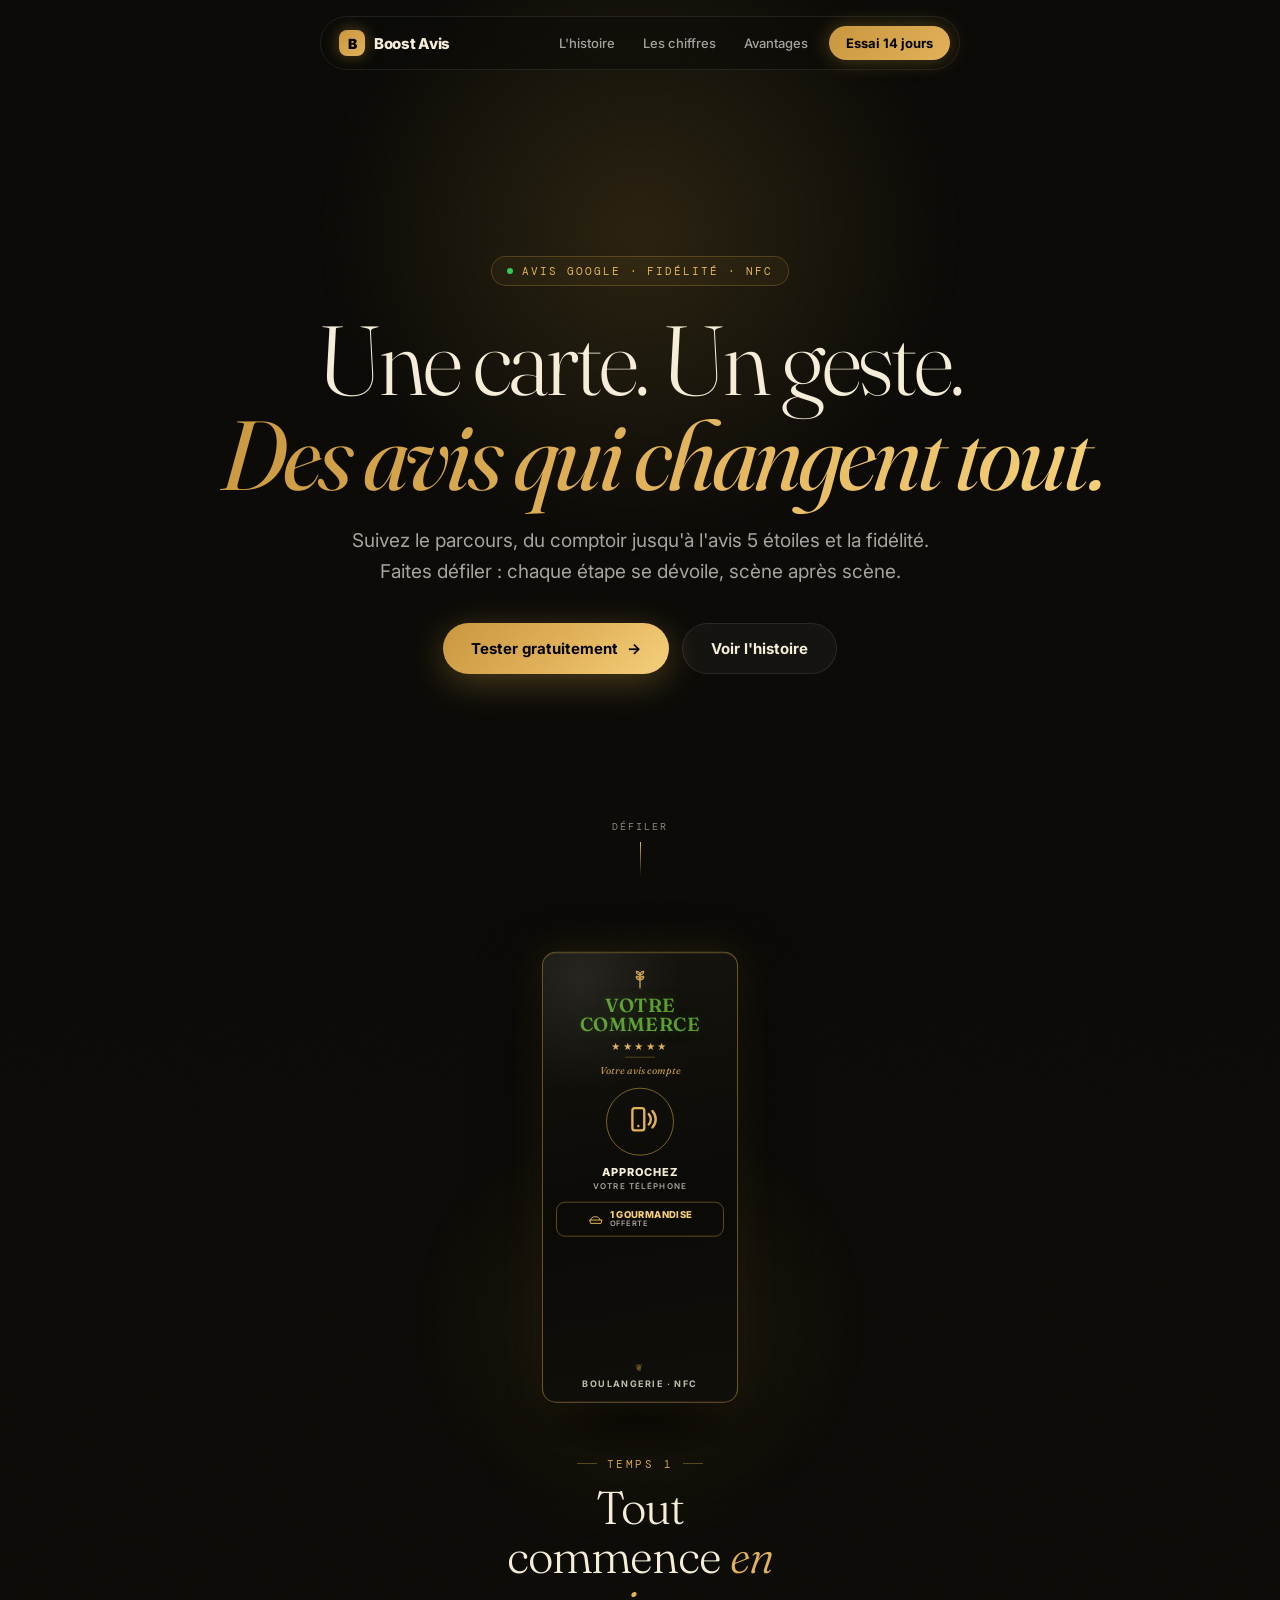
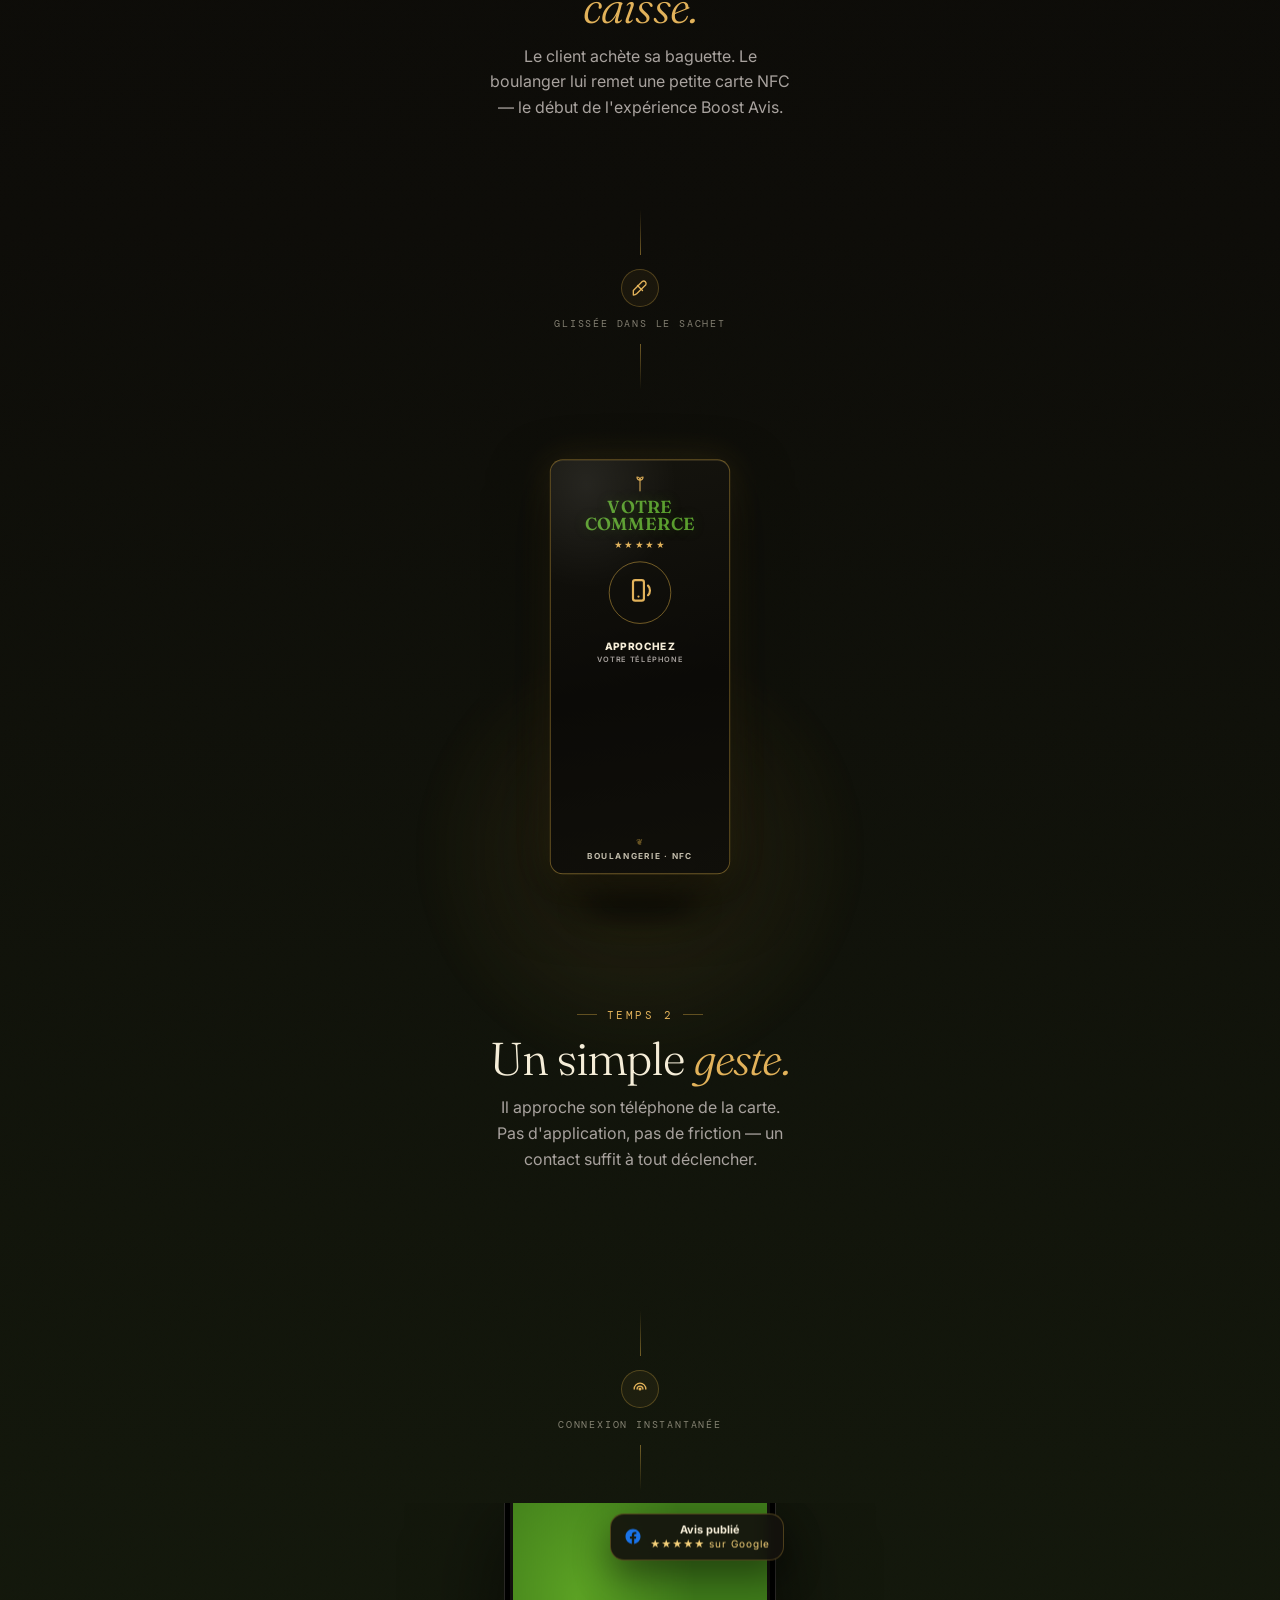
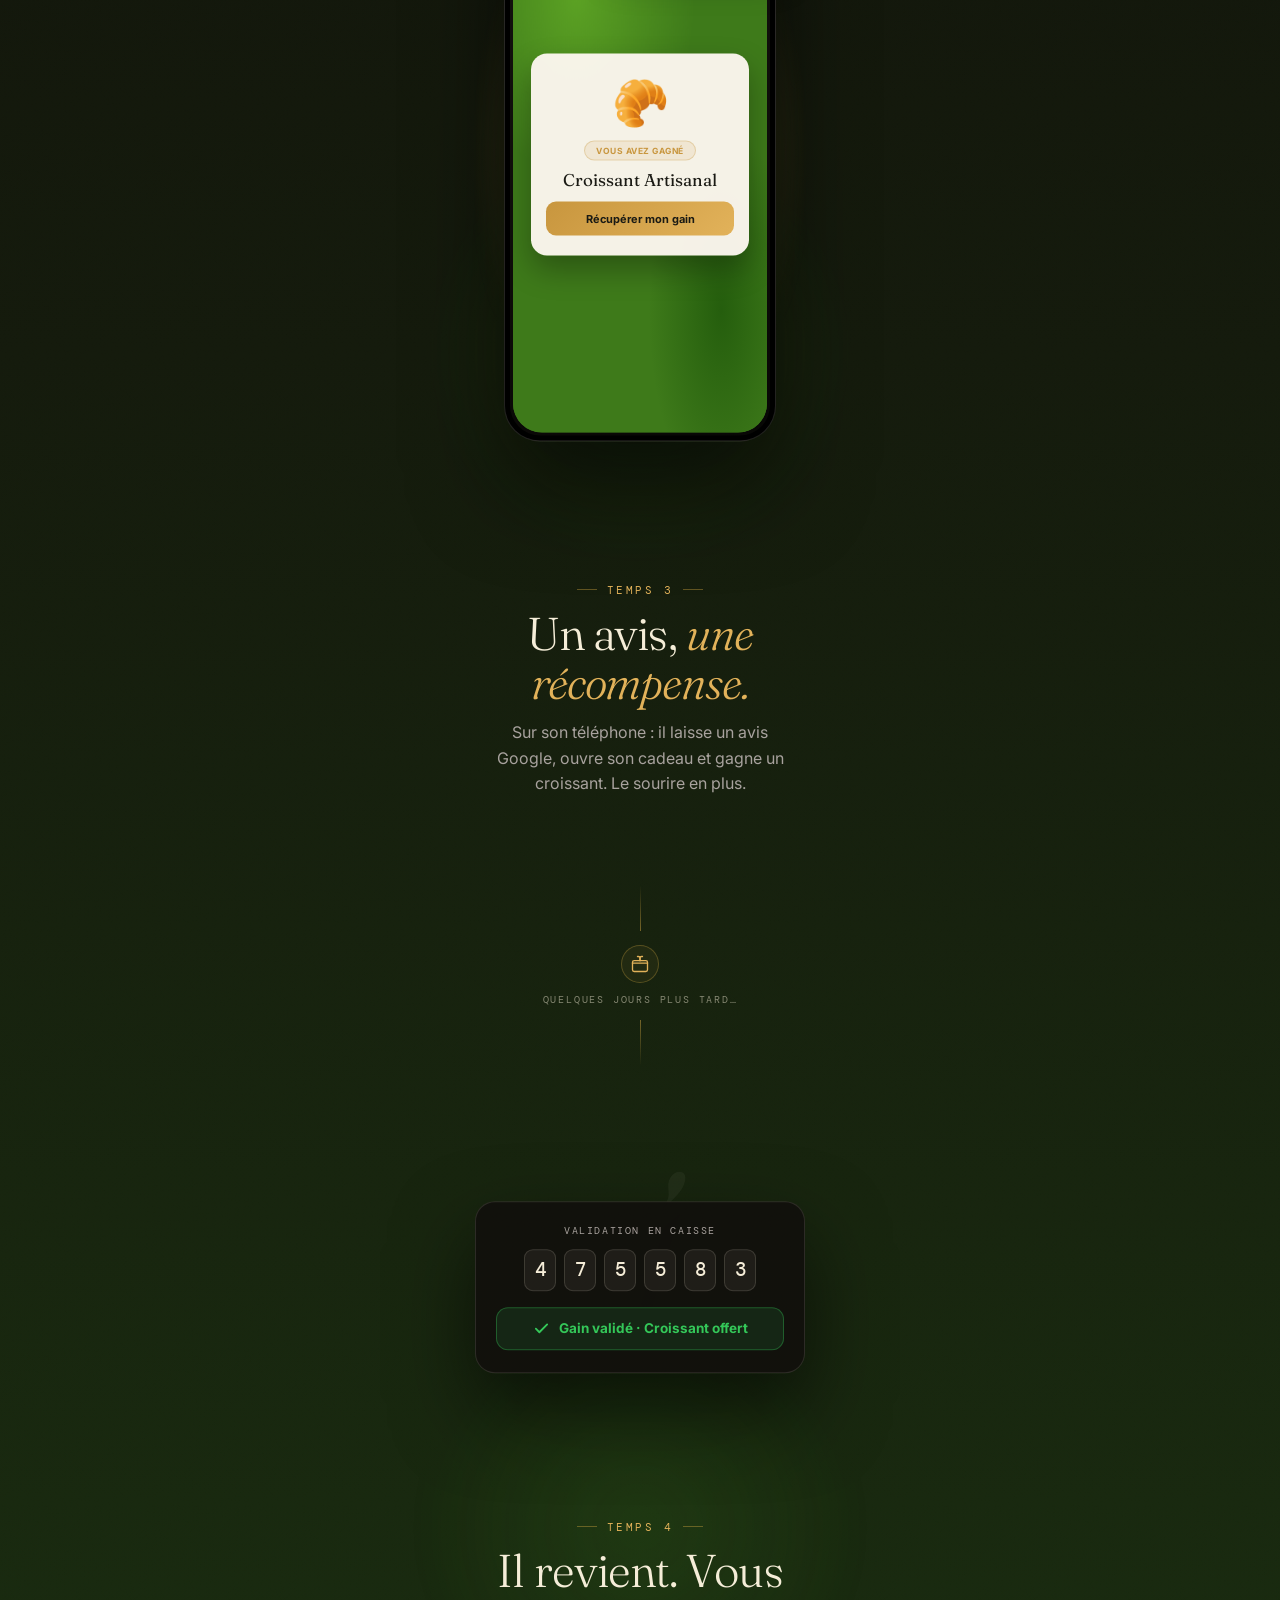
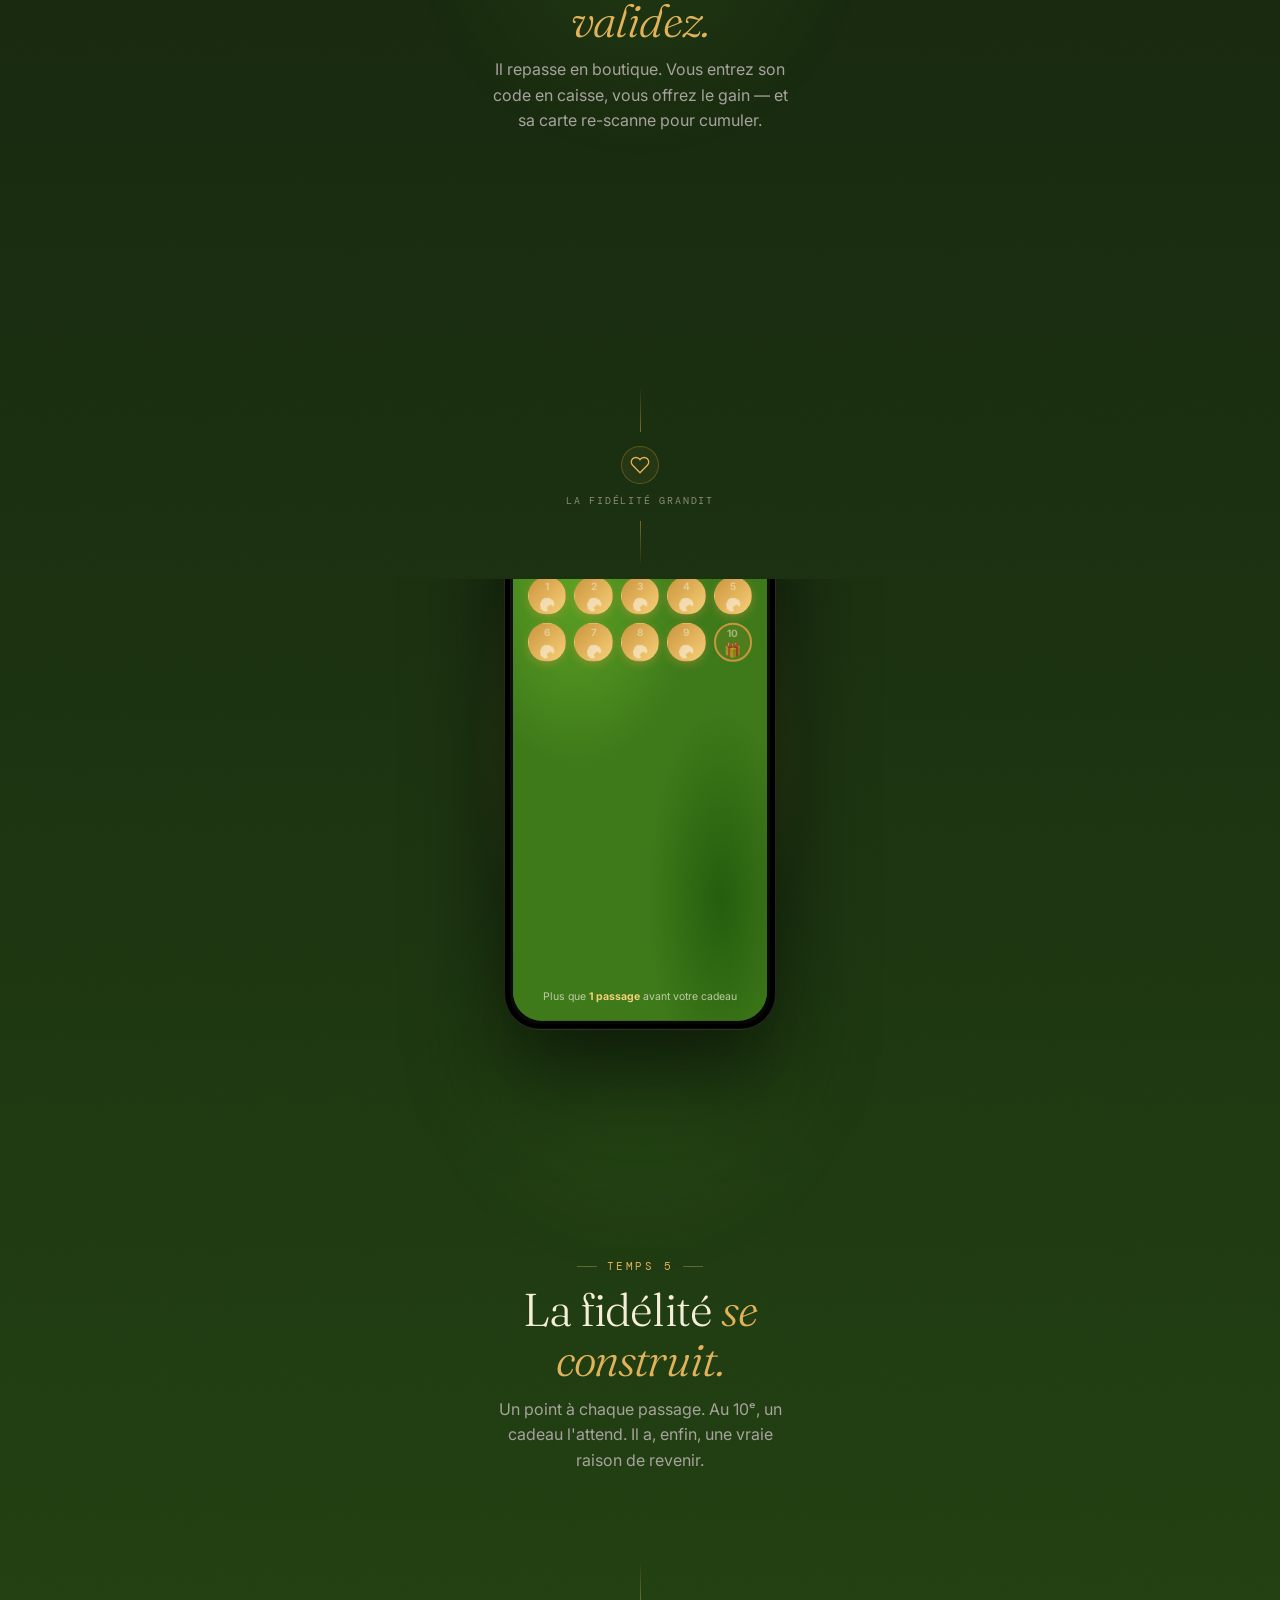
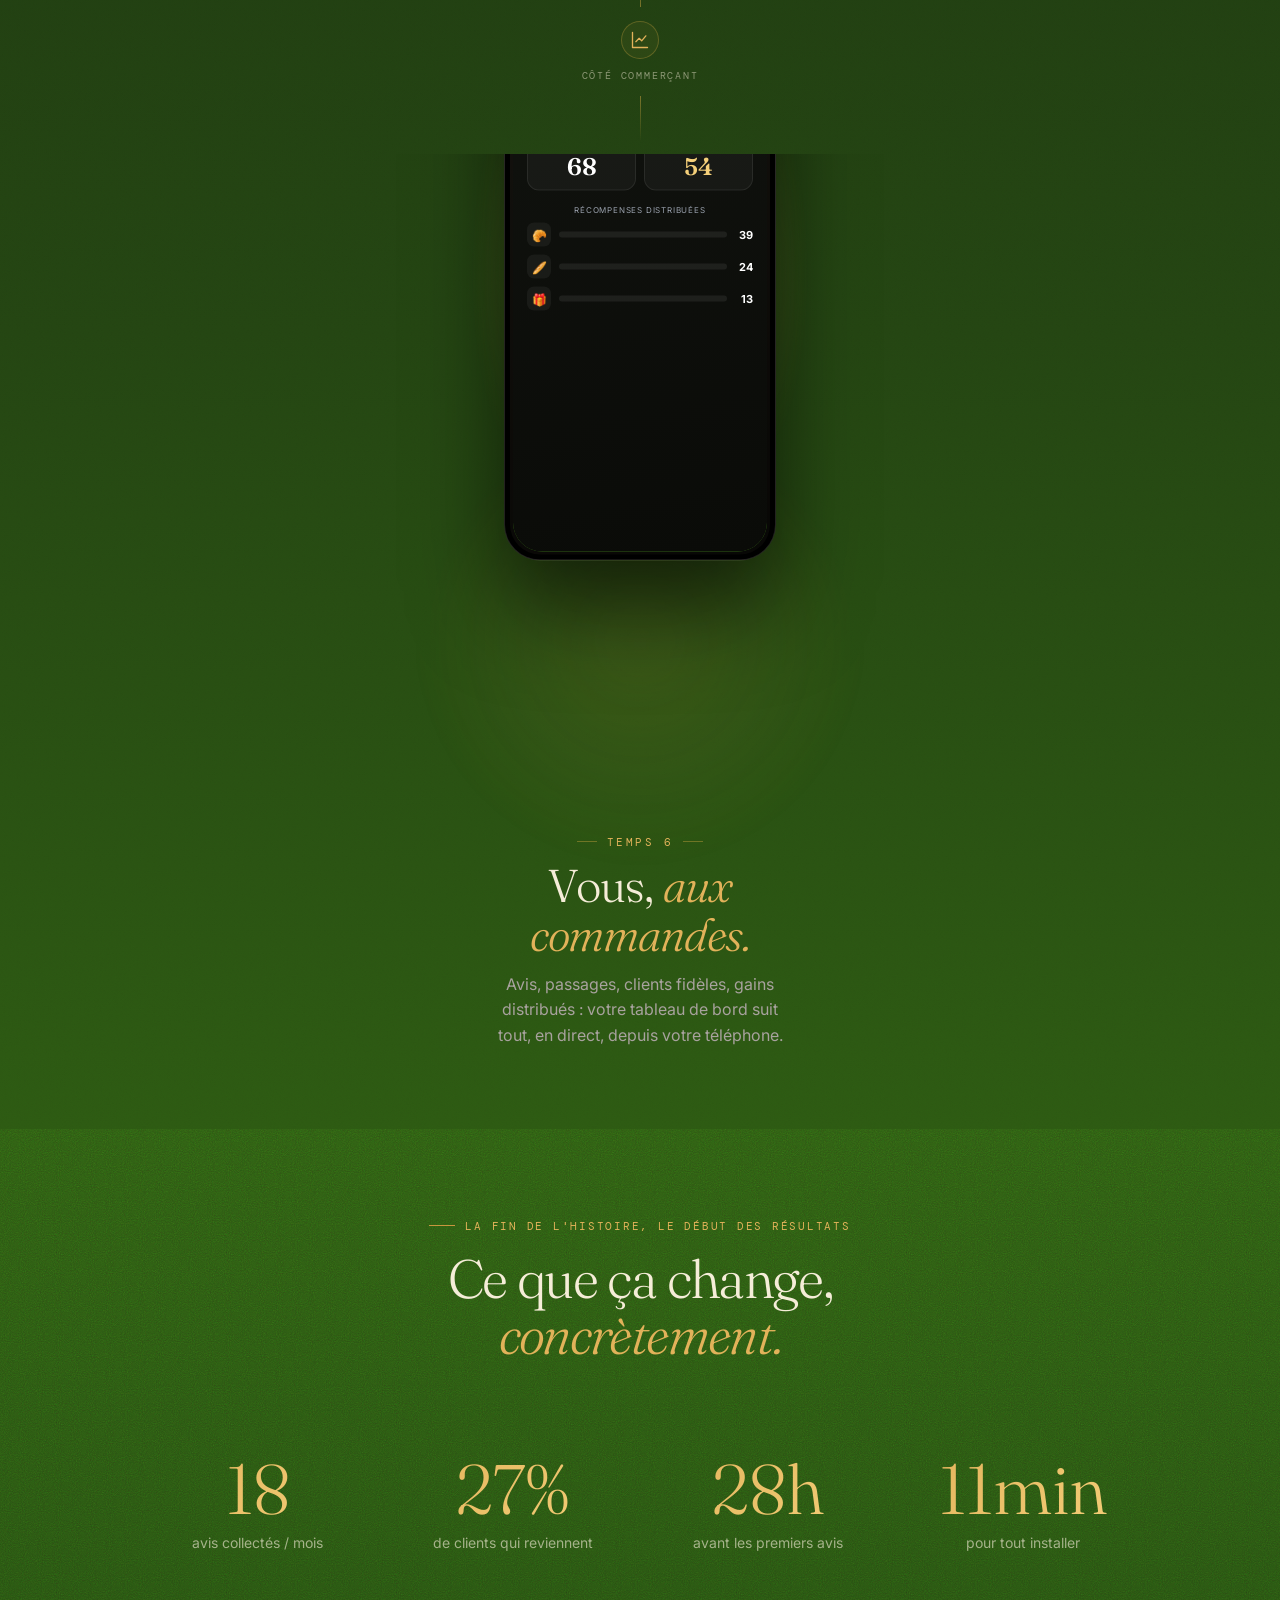
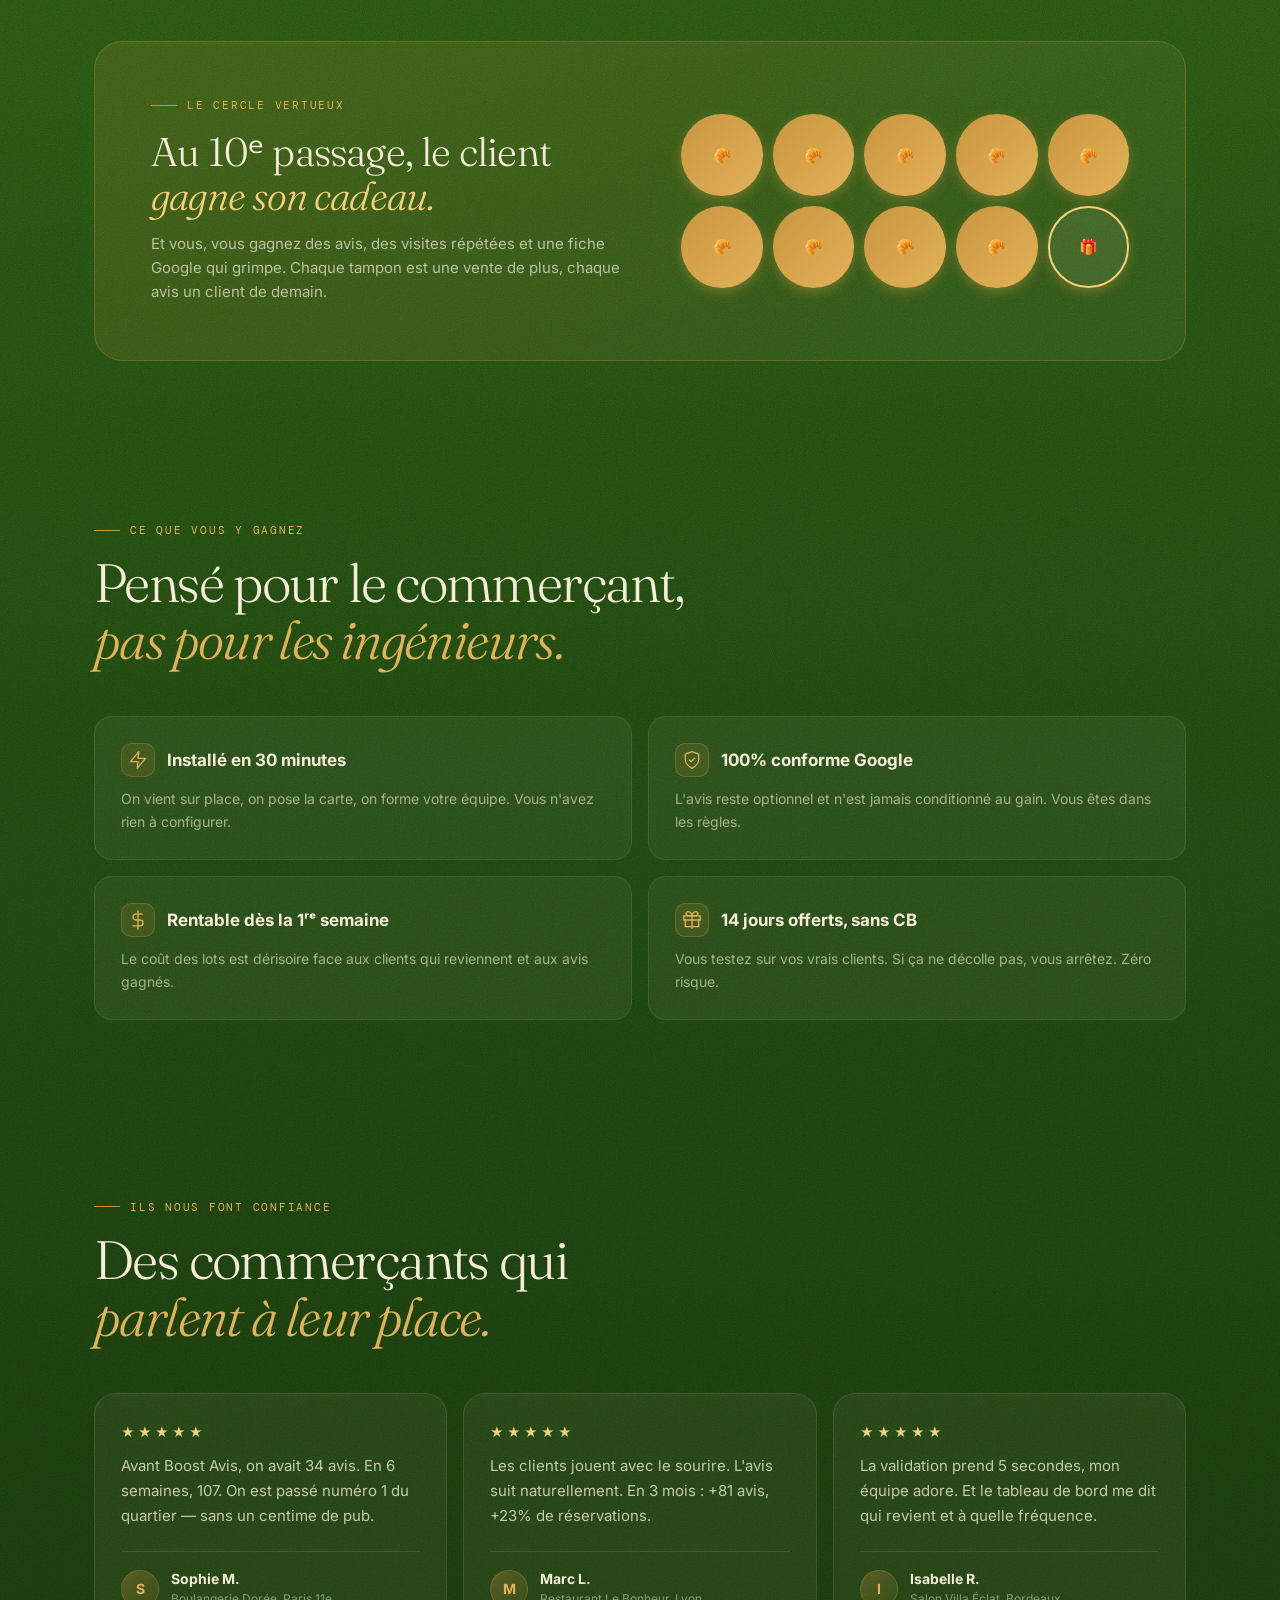
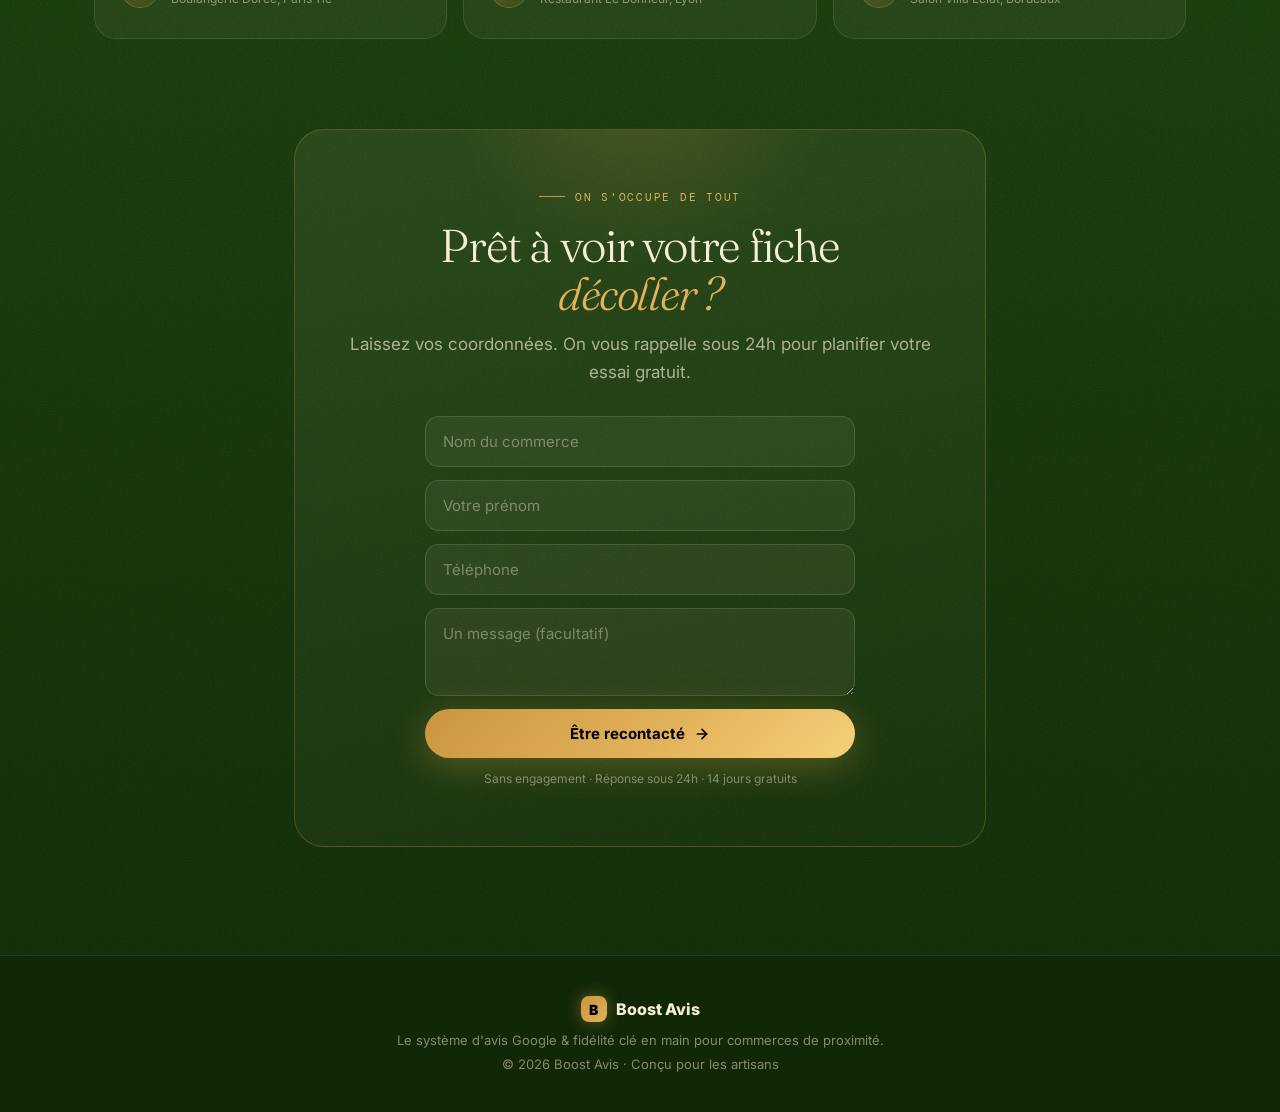
==== site-commerces-immersif.html @ 33fbc46b "Ajout site immersif scrollytelling (6 scenes + carte NFC portrait)" ====
<!DOCTYPE html>
<html lang="fr">
<head>
<meta charset="UTF-8">
<meta name="viewport" content="width=device-width, initial-scale=1.0, viewport-fit=cover">
<meta name="color-scheme" content="dark">
<meta name="theme-color" content="#0B0A07">
<title>Boost Avis — Du comptoir à l'avis 5 étoiles</title>
<link rel="preconnect" href="https://fonts.googleapis.com">
<link rel="preconnect" href="https://fonts.gstatic.com" crossorigin>
<link href="https://fonts.googleapis.com/css2?family=Fraunces:ital,opsz,wght@0,9..144,300;0,9..144,400;0,9..144,600;1,9..144,400;1,9..144,600&family=Inter:wght@400;500;600;700;800;900&family=DM+Mono:wght@400;500&display=swap" rel="stylesheet">
<style>
/* ════════════════════════════════════════════════════════════════
   BOOST AVIS — Landing narrative en 6 SCÈNES distinctes (scroll vertical)
   + 7e zone "implantée" (marketing classique).  Direction sombre → chaud.
   100% CSS/JS natif. Chaque scène se révèle à l'entrée (IntersectionObserver).
   ════════════════════════════════════════════════════════════════ */
:root{
  --black:#0B0A07;--cream:#F5EDD8;--cream3:#FBF6EE;
  --green:#3E7A1A;--green-name:#3f7d22;--green-dk:#1C3A0E;--green-deep:#112808;
  --gold:#C8963E;--gold2:#E2B25A;--gold3:#F5D07A;
  --ink:#1A1A14;--muted:#A8A29E;--muted2:#8B857E;
  --green-txt:#34C759;--line:rgba(255,255,255,.09);
}
*{box-sizing:border-box;margin:0;padding:0;-webkit-tap-highlight-color:transparent}
html{scroll-behavior:smooth}
body{background:var(--black);color:var(--cream);font-family:'Inter',-apple-system,sans-serif;-webkit-font-smoothing:antialiased;overflow-x:hidden}
::selection{background:var(--gold);color:#000}
a{color:inherit;text-decoration:none}
svg{display:block}

.prog{position:fixed;top:0;left:0;height:3px;width:100%;z-index:2000;transform:scaleX(0);transform-origin:0 50%;background:linear-gradient(90deg,var(--gold),var(--gold2),var(--gold3))}
.grain{position:fixed;inset:0;z-index:1;pointer-events:none;opacity:.05;mix-blend-mode:overlay;
  background-image:url("data:image/svg+xml,%3Csvg xmlns='http://www.w3.org/2000/svg' width='200' height='200'%3E%3Cfilter id='n'%3E%3CfeTurbulence type='fractalNoise' baseFrequency='.9' numOctaves='3' stitchTiles='stitch'/%3E%3C/filter%3E%3Crect width='200' height='200' filter='url(%23n)'/%3E%3C/svg%3E");background-size:160px 160px}

/* ── NAV ── */
nav{position:fixed;top:16px;left:50%;transform:translateX(-50%);z-index:1500;display:flex;align-items:center;gap:8px;
  padding:9px 9px 9px 18px;background:rgba(12,11,8,.55);backdrop-filter:blur(20px);-webkit-backdrop-filter:blur(20px);
  border:1px solid var(--line);border-radius:100px;width:min(640px,calc(100% - 24px));transition:transform .45s cubic-bezier(.16,1,.3,1)}
nav.hidden{transform:translateX(-50%) translateY(-160%)}
.nav-brand{display:flex;align-items:center;gap:9px;font-weight:800;font-size:15px;letter-spacing:-.02em;margin-right:auto}
.nav-logo{width:26px;height:26px;border-radius:8px;background:linear-gradient(135deg,var(--gold),var(--gold2));display:grid;place-items:center;color:#000;font-weight:900;font-size:14px;box-shadow:0 0 16px rgba(212,168,67,.4)}
.nav-links{display:flex;gap:2px}
.nav-links a{font-size:13px;color:var(--muted);padding:8px 13px;border-radius:100px;transition:color .2s,background .2s;font-weight:500}
.nav-links a:hover{color:#fff;background:rgba(255,255,255,.06)}
.nav-cta{font-size:13px;font-weight:700;color:#000;padding:9px 17px;border-radius:100px;background:linear-gradient(135deg,var(--gold),var(--gold2));box-shadow:0 0 20px rgba(212,168,67,.35);white-space:nowrap}
@media(max-width:720px){.nav-links{display:none}}

.btn{font-family:'Inter',sans-serif;font-size:15px;font-weight:700;padding:15px 28px;border-radius:100px;cursor:pointer;border:none;display:inline-flex;align-items:center;gap:9px;transition:transform .3s cubic-bezier(.16,1,.3,1),box-shadow .3s}
.btn-gold{background:linear-gradient(135deg,var(--gold),var(--gold2) 55%,var(--gold3));color:#000;box-shadow:0 8px 36px rgba(212,168,67,.32)}
.btn-gold:hover{box-shadow:0 12px 48px rgba(212,168,67,.5);transform:translateY(-2px)}
.btn-ghost{background:rgba(255,255,255,.04);color:var(--cream);border:1px solid var(--line)}
.btn-ghost:hover{background:rgba(255,255,255,.09)}

/* ══════════════ HERO ══════════════ */
.hero{position:relative;min-height:100svh;display:flex;flex-direction:column;align-items:center;justify-content:center;text-align:center;padding:120px 24px 90px;overflow:hidden}
.hero-aura{position:absolute;width:720px;height:720px;border-radius:50%;top:-14%;left:50%;transform:translateX(-50%);background:radial-gradient(circle,rgba(212,168,67,.16),transparent 62%);filter:blur(16px);pointer-events:none}
.hero-eyebrow{position:relative;display:inline-flex;align-items:center;gap:9px;font-family:'DM Mono',monospace;font-size:11px;text-transform:uppercase;letter-spacing:.18em;color:var(--gold2);margin-bottom:26px;padding:7px 15px;border:1px solid rgba(212,168,67,.25);border-radius:100px;background:rgba(212,168,67,.05)}
.hero-eyebrow .pulse{width:6px;height:6px;border-radius:50%;background:var(--green-txt);animation:pulse 2s infinite}
@keyframes pulse{0%{box-shadow:0 0 0 0 rgba(52,199,89,.5)}70%{box-shadow:0 0 0 8px rgba(52,199,89,0)}100%{box-shadow:0 0 0 0 rgba(52,199,89,0)}}
.hero h1{position:relative;font-family:'Fraunces',serif;font-weight:300;font-size:clamp(40px,8.4vw,98px);line-height:.97;letter-spacing:-.03em;max-width:15ch;margin-bottom:24px}
.hero h1 em{font-style:italic;font-weight:400;background:linear-gradient(115deg,var(--gold),var(--gold2),var(--gold3));-webkit-background-clip:text;background-clip:text;-webkit-text-fill-color:transparent}
.hero h1 .word{display:inline-block;opacity:0;transform:translateY(36px) rotate(2deg);filter:blur(6px)}
.hero .sub{position:relative;font-size:clamp(15px,2.1vw,19px);color:var(--muted);max-width:52ch;line-height:1.6;margin-bottom:36px;opacity:0;transform:translateY(18px)}
.hero-cta{position:relative;display:flex;gap:13px;flex-wrap:wrap;justify-content:center;opacity:0;transform:translateY(18px)}
.hero-scroll{position:absolute;bottom:24px;left:50%;transform:translateX(-50%);font-family:'DM Mono',monospace;font-size:10px;letter-spacing:.2em;text-transform:uppercase;color:var(--muted2);display:flex;flex-direction:column;align-items:center;gap:9px;opacity:0;animation:fadeIn 1s 1.7s forwards}
.hero-scroll .ln{width:1px;height:34px;background:linear-gradient(var(--gold2),transparent);animation:scrolln 2s infinite}
@keyframes scrolln{0%{transform:scaleY(0);transform-origin:top}50%{transform:scaleY(1);transform-origin:top}50.1%{transform-origin:bottom}100%{transform:scaleY(0);transform-origin:bottom}}
@keyframes fadeIn{to{opacity:1}}

/* ══════════════ STORY (fond continu sombre → chaud) ══════════════ */
.story{position:relative;background:linear-gradient(180deg,#0B0A07 0%,#0d0c08 14%,#141a0c 40%,#1a2f10 66%,#244512 88%,#2d5a12 100%)}
.story::before{content:'';position:absolute;inset:0;z-index:1;pointer-events:none;opacity:.05;mix-blend-mode:overlay;
  background-image:url("data:image/svg+xml,%3Csvg xmlns='http://www.w3.org/2000/svg' width='200' height='200'%3E%3Cfilter id='s'%3E%3CfeTurbulence type='fractalNoise' baseFrequency='.85' numOctaves='3' stitchTiles='stitch'/%3E%3C/filter%3E%3Crect width='200' height='200' filter='url(%23s)'/%3E%3C/svg%3E");background-size:150px 150px}

.scene{position:relative;z-index:2;min-height:100svh;display:flex;flex-direction:column;align-items:center;justify-content:center;
  padding:80px 24px;text-align:center;overflow:hidden}
.scene-glow{position:absolute;width:520px;height:520px;border-radius:50%;pointer-events:none;filter:blur(20px);opacity:.8}
.g-gold{background:radial-gradient(circle,rgba(212,168,67,.14),transparent 62%)}
.g-green{background:radial-gradient(circle,rgba(80,170,40,.16),transparent 62%)}

.scene-num{position:absolute;top:clamp(40px,7vh,80px);left:50%;transform:translateX(-50%);font-family:'Fraunces',serif;font-style:italic;font-weight:300;font-size:clamp(90px,20vw,200px);line-height:1;color:rgba(245,237,216,.05);pointer-events:none;user-select:none}

.scene-stage{position:relative;z-index:3;display:flex;flex-direction:column;align-items:center;gap:26px;width:min(560px,100%)}
.cap{max-width:30ch}
.cap .step{font-family:'DM Mono',monospace;font-size:11px;letter-spacing:.22em;text-transform:uppercase;color:var(--gold2);margin-bottom:12px;display:flex;align-items:center;gap:10px;justify-content:center}
.cap .step::before,.cap .step::after{content:'';width:20px;height:1px;background:rgba(212,168,67,.4)}
.cap h2{font-family:'Fraunces',serif;font-weight:300;font-size:clamp(26px,5vw,46px);line-height:1.08;letter-spacing:-.02em}
.cap h2 em{font-style:italic;color:var(--gold2)}
.cap p{font-size:clamp(14px,1.8vw,16px);color:var(--muted);line-height:1.6;margin-top:12px;max-width:42ch;margin-inline:auto}

/* — Révélation à l'entrée — */
.r{opacity:0;transform:translateY(34px);transition:opacity .85s cubic-bezier(.16,1,.3,1),transform .85s cubic-bezier(.16,1,.3,1)}
.scene.in .r,.in>.r{opacity:1;transform:none}
.r.d1{transition-delay:.1s}.r.d2{transition-delay:.2s}.r.d3{transition-delay:.3s}

/* ══════════════ CARTE NFC (portrait ~2×5 cm, d'après la vraie carte) ══════════════ */
.nfc{position:relative;width:clamp(150px,40vw,196px);aspect-ratio:2/4.6;border-radius:14px;
  background:linear-gradient(170deg,#15140e 0%,#0b0a07 55%,#100f0a 100%);
  border:1px solid rgba(212,168,67,.45);
  box-shadow:0 26px 64px rgba(0,0,0,.6),0 0 40px rgba(212,168,67,.14),inset 0 1px 0 rgba(255,255,255,.07);
  padding:15px 13px 13px;display:flex;flex-direction:column;align-items:center;text-align:center;color:var(--cream);overflow:hidden}
.nfc::before{content:'';position:absolute;inset:0;border-radius:14px;pointer-events:none;background:radial-gradient(120% 60% at 20% 6%,rgba(255,255,255,.08),transparent 42%)}
.nfc-wheat{color:var(--gold2);opacity:.9;margin-bottom:6px}
.nfc-name{font-family:'Fraunces',serif;font-weight:600;font-size:clamp(15px,3.6vw,19px);line-height:1;letter-spacing:.02em;color:#5a9e2e;text-shadow:0 0 14px rgba(80,160,40,.25)}
.nfc-stars{color:var(--gold2);font-size:9px;letter-spacing:2.5px;margin:7px 0 5px}
.nfc-slogan{font-family:'Fraunces',serif;font-style:italic;font-size:10px;color:var(--gold2);opacity:.85;margin-bottom:11px;position:relative;padding-top:7px}
.nfc-slogan::before{content:'';position:absolute;top:0;left:50%;transform:translateX(-50%);width:30px;height:1px;background:rgba(212,168,67,.4)}
.nfc-ring{width:clamp(52px,15vw,68px);height:clamp(52px,15vw,68px);border-radius:50%;border:1.5px solid rgba(212,168,67,.55);display:grid;place-items:center;color:var(--gold2);margin-bottom:9px}
.nfc-ring svg{width:54%;height:54%}
.nfc-approach{font-size:11px;font-weight:800;letter-spacing:.08em;color:var(--cream)}
.nfc-approach span{display:block;font-size:8px;font-weight:600;letter-spacing:.14em;color:var(--muted);margin-top:2px}
.nfc-offer{margin-top:11px;width:100%;border:1px solid rgba(212,168,67,.4);border-radius:9px;padding:7px 6px;display:flex;align-items:center;justify-content:center;gap:6px;color:var(--gold2)}
.nfc-offer svg{width:16px;height:16px;flex-shrink:0}
.nfc-offer b{font-size:9.5px;font-weight:800;letter-spacing:.04em;color:var(--gold3);line-height:1.1;text-align:left}
.nfc-offer b span{display:block;font-size:7.5px;font-weight:600;color:var(--muted);letter-spacing:.1em}
.nfc-foot{margin-top:auto;padding-top:10px;font-size:9px;font-weight:700;letter-spacing:.16em;color:rgba(245,237,216,.78);text-transform:uppercase}
.nfc-foot::before{content:'❦';display:block;color:rgba(212,168,67,.45);font-size:9px;margin-bottom:5px}
/* flottement doux + lueur sous la carte */
.nfc-wrap{position:relative;display:grid;place-items:center}
.nfc-wrap::after{content:'';position:absolute;bottom:-26px;width:60%;height:24px;border-radius:50%;background:rgba(0,0,0,.5);filter:blur(12px);z-index:-1}
.float{animation:float 5s ease-in-out infinite}
@keyframes float{0%,100%{transform:translateY(0) rotate(-2deg)}50%{transform:translateY(-12px) rotate(2deg)}}

/* — pictos d'ondes (scan) — */
.tap{position:relative;display:grid;place-items:center;gap:18px}
.tap-waves{position:absolute;right:-6px;top:50%;transform:translateY(-50%)}
.scan-pulse{position:absolute;inset:-18px;border-radius:18px;border:1.5px solid rgba(52,199,89,.4)}
.scene.in .scan-pulse{animation:scan 2.2s ease-out infinite}
@keyframes scan{0%{transform:scale(.85);opacity:.7}100%{transform:scale(1.25);opacity:0}}

/* ══════════════ TÉLÉPHONE ══════════════ */
.device{position:relative;width:clamp(220px,62vw,272px);aspect-ratio:9/19;border-radius:36px;background:linear-gradient(160deg,#15130f,#080705);padding:8px;border:1px solid rgba(255,255,255,.1);box-shadow:0 46px 90px rgba(0,0,0,.6),inset 0 0 0 5px #000}
.device::before{content:'';position:absolute;top:13px;left:50%;transform:translateX(-50%);width:74px;height:6px;border-radius:99px;background:#000;z-index:5}
.screen{position:relative;width:100%;height:100%;border-radius:29px;overflow:hidden;background:#3E7A1A}
.gbg{position:absolute;inset:0;background:#3E7A1A;background-image:radial-gradient(ellipse 80% 55% at 25% 22%,rgba(120,200,45,.5),transparent 58%),radial-gradient(ellipse 55% 65% at 82% 78%,rgba(20,75,5,.6),transparent 52%)}
.scr-pad{position:relative;z-index:1;padding:20px 15px;display:flex;flex-direction:column;height:100%;color:var(--cream)}

.cl-name{font-family:'Fraunces',serif;font-style:italic;font-size:12px;text-align:center;margin-bottom:6px}
.cl-stars{text-align:center;color:var(--gold3);letter-spacing:3px;font-size:13px;margin-bottom:13px}
.cl-card{background:rgba(251,246,238,.97);border-radius:16px;padding:15px 13px;text-align:center;box-shadow:0 12px 26px rgba(0,0,0,.26)}
.cl-card .t{font-family:'Fraunces',serif;font-size:15px;color:var(--ink);font-weight:600;margin-bottom:5px}
.cl-card .t em{font-style:italic;color:var(--gold)}
.cl-card .d{font-size:10px;color:var(--muted2);line-height:1.5;margin-bottom:12px}
.cl-btn{display:block;background:linear-gradient(135deg,var(--gold),var(--gold2));color:var(--ink);font-weight:700;font-size:11px;padding:10px;border-radius:10px}

.rw{position:absolute;inset:0;display:grid;place-items:center;padding:18px}
.rw-card{width:100%;background:rgba(251,246,238,.97);border-radius:16px;padding:20px 15px;text-align:center;box-shadow:0 14px 30px rgba(0,0,0,.3)}
.rw-emo{font-size:46px;margin-bottom:8px;display:block}
.scene.in .rw-emo{animation:pop .6s .25s cubic-bezier(.34,1.56,.64,1) both}
@keyframes pop{0%{transform:scale(0) rotate(-12deg)}100%{transform:scale(1)}}
.rw-badge{display:inline-block;background:rgba(200,150,62,.12);border:1px solid rgba(200,150,62,.3);color:var(--gold);font-size:8.5px;font-weight:700;letter-spacing:.06em;text-transform:uppercase;padding:4px 11px;border-radius:99px;margin-bottom:8px}
.rw-name{font-family:'Fraunces',serif;font-size:17px;color:var(--ink);margin-bottom:12px}
.rw-btn{background:linear-gradient(135deg,var(--gold),var(--gold2));color:var(--ink);font-weight:700;font-size:11px;padding:10px;border-radius:10px}

/* chip avis flottant (scène 3) */
.chip{position:absolute;display:flex;align-items:center;gap:8px;background:rgba(20,18,14,.92);border:1px solid rgba(212,168,67,.3);border-radius:14px;padding:9px 13px;box-shadow:0 16px 36px rgba(0,0,0,.45);backdrop-filter:blur(6px)}
.chip svg{width:18px;height:18px;color:#1a73e8}
.chip .x{font-size:11px;line-height:1.2}
.chip .x b{display:block;color:var(--cream);font-weight:700}
.chip .x i{color:var(--gold3);font-style:normal;letter-spacing:1px;font-size:10px}

/* validation vendeur (scène 4) */
.vendor{width:min(330px,86vw);background:rgba(18,16,12,.92);border:1px solid rgba(245,237,216,.12);border-radius:20px;padding:22px 20px;box-shadow:0 36px 80px rgba(0,0,0,.55)}
.vendor .vh{font-family:'DM Mono',monospace;font-size:10px;letter-spacing:.16em;text-transform:uppercase;color:var(--muted);margin-bottom:12px}
.vcode{display:flex;gap:8px;justify-content:center;margin-bottom:16px}
.vcode span{width:32px;height:42px;border-radius:9px;background:rgba(245,237,216,.06);border:1px solid rgba(245,237,216,.14);display:grid;place-items:center;font-family:'DM Mono',monospace;font-size:19px;font-weight:500;color:var(--cream)}
.vok{display:flex;align-items:center;justify-content:center;gap:9px;padding:12px;border-radius:12px;background:rgba(52,199,89,.12);border:1px solid rgba(52,199,89,.35);color:var(--green-txt);font-weight:700;font-size:13.5px}
.vok svg{width:17px;height:17px}

/* fidélité (scène 5) — tampons */
.fid{position:absolute;inset:0;display:flex;flex-direction:column;padding:18px 15px;color:var(--cream)}
.fid-h{text-align:center;font-family:'Fraunces',serif;font-style:italic;font-size:13px;margin-bottom:3px}
.fid-sub{text-align:center;font-size:8.5px;letter-spacing:.14em;text-transform:uppercase;color:rgba(245,237,216,.55);margin-bottom:12px}
.fid-count{text-align:center;font-family:'Fraunces',serif;font-weight:600;font-size:38px;color:var(--gold3);line-height:1}
.fid-count span{font-size:19px;color:rgba(245,237,216,.5)}
.fid-grid{display:grid;grid-template-columns:repeat(5,1fr);gap:8px;margin-top:15px}
.st{aspect-ratio:1;border-radius:50%;display:grid;place-items:center;font-size:10px;font-weight:700;background:rgba(245,237,216,.07);border:1.5px dashed rgba(200,150,62,.4);color:rgba(245,237,216,.5);
  transition:background .4s ease,border-color .4s ease,transform .4s ease}
.st.full{background:linear-gradient(135deg,var(--gold),var(--gold2),var(--gold3));border-style:solid;border-color:transparent;box-shadow:0 3px 9px rgba(200,150,62,.4)}
.st.full::after{content:'🥐';font-size:13px;filter:saturate(0) brightness(2.6)}
.st.rw2{border:2px solid var(--gold);background:rgba(200,150,62,.12)}
.st.rw2::after{content:'🎁';font-size:14px}
.st.rw2.full{background:linear-gradient(135deg,var(--gold),var(--gold3))}
.st.rw2.full::after{filter:none}
.fid-msg{text-align:center;font-size:10.5px;color:rgba(245,237,216,.72);margin-top:auto;padding-top:11px}
.fid-msg b{color:var(--gold3)}

/* dashboard (scène 6) */
.dash{position:absolute;inset:0;background:linear-gradient(170deg,#11130f,#0a0b08);padding:18px 14px;display:flex;flex-direction:column;color:#F3F4F6}
.dash-h{display:flex;align-items:center;gap:9px;margin-bottom:14px}
.dash-mk{width:28px;height:28px;border-radius:8px;background:linear-gradient(150deg,var(--gold),var(--gold2));display:grid;place-items:center;color:#000;font-weight:800;font-size:12px}
.dash-tt{font-size:11.5px;font-weight:700}.dash-tt span{display:block;font-size:8px;color:#8a8f98;font-weight:500}
.kpi{display:grid;grid-template-columns:1fr 1fr;gap:8px}
.kc{background:rgba(255,255,255,.04);border:1px solid rgba(255,255,255,.08);border-radius:12px;padding:11px}
.kc .l{font-size:8px;color:#9aa1ad;text-transform:uppercase;letter-spacing:.08em;margin-bottom:6px}
.kc .v{font-family:'Fraunces',serif;font-size:24px;font-weight:600;line-height:1;color:#fff}
.kc .v.g{color:var(--gold3)}
.dash-sec{font-size:8px;color:#9aa1ad;text-transform:uppercase;letter-spacing:.1em;margin:14px 0 8px}
.bar{display:flex;align-items:center;gap:8px;margin-bottom:8px}
.bar .e{width:24px;height:24px;border-radius:7px;background:rgba(255,255,255,.05);display:grid;place-items:center;font-size:12px}
.bar .tk{flex:1;height:6px;border-radius:99px;background:rgba(255,255,255,.07);overflow:hidden}
.bar .fl{height:100%;border-radius:99px;background:linear-gradient(90deg,var(--gold),var(--gold3));width:0;transition:width 1s cubic-bezier(.16,1,.3,1)}
.scene.in .bar .fl{width:var(--w)}
.bar .n{font-size:11px;font-weight:700;color:#fff;min-width:18px;text-align:right}

/* halo derrière le device */
.halo{position:absolute;width:118%;height:118%;left:-9%;top:-9%;z-index:-1;border-radius:50%;background:radial-gradient(circle,rgba(212,168,67,.16),transparent 60%);filter:blur(8px)}

/* ══════════════ INTERLUDES (illustrations entre les scènes) ══════════════ */
.interlude{position:relative;z-index:2;display:flex;flex-direction:column;align-items:center;gap:10px;padding:8px 24px 12px;color:var(--gold2)}
.interlude::before{content:'';width:1px;height:46px;background:linear-gradient(rgba(212,168,67,0),rgba(212,168,67,.5));margin-bottom:4px}
.interlude::after{content:'';width:1px;height:46px;background:linear-gradient(rgba(212,168,67,.5),rgba(212,168,67,0));margin-top:4px}
.il-ic{width:38px;height:38px;display:grid;place-items:center;border:1px solid rgba(212,168,67,.3);border-radius:50%;background:rgba(212,168,67,.06)}
.il-ic svg{width:20px;height:20px}
.il-txt{font-family:'DM Mono',monospace;font-size:10px;letter-spacing:.18em;text-transform:uppercase;color:rgba(245,237,216,.5)}

/* ══════════════ ZONE 7 — IMPLANTÉE (marketing classique) ══════════════ */
.warm{position:relative;z-index:2;background:linear-gradient(180deg,#2d5a12 0%,#1f4310 40%,#112808 100%)}
.warm::before{content:'';position:absolute;inset:0;pointer-events:none;opacity:.5;mix-blend-mode:overlay;
  background-image:url("data:image/svg+xml,%3Csvg xmlns='http://www.w3.org/2000/svg' width='200' height='200'%3E%3Cfilter id='w'%3E%3CfeTurbulence type='fractalNoise' baseFrequency='.8' numOctaves='4' stitchTiles='stitch'/%3E%3C/filter%3E%3Crect width='200' height='200' filter='url(%23w)'/%3E%3C/svg%3E");background-size:170px 170px}
section.block{position:relative;z-index:2;max-width:1140px;margin:0 auto;padding:clamp(64px,10vh,110px) 24px}
.eyebrow{font-family:'DM Mono',monospace;font-size:11px;text-transform:uppercase;letter-spacing:.16em;color:var(--gold2);display:flex;align-items:center;gap:10px;margin-bottom:18px}
.eyebrow::before{content:'';width:26px;height:1px;background:var(--gold)}
.h2{font-family:'Fraunces',serif;font-weight:300;font-size:clamp(30px,5.2vw,54px);line-height:1.05;letter-spacing:-.03em;max-width:18ch;margin-bottom:18px;color:var(--cream)}
.h2 em{font-style:italic;color:var(--gold2)}
.lead{font-size:17px;color:rgba(245,237,216,.66);max-width:56ch;line-height:1.65}
.reveal{opacity:0;transform:translateY(34px);transition:opacity .9s cubic-bezier(.16,1,.3,1),transform .9s cubic-bezier(.16,1,.3,1)}
.reveal.in{opacity:1;transform:none}
.reveal.d1{transition-delay:.08s}.reveal.d2{transition-delay:.16s}.reveal.d3{transition-delay:.24s}.reveal.d4{transition-delay:.32s}

.stats-grid{display:grid;grid-template-columns:repeat(4,1fr);gap:20px;max-width:1000px;margin:0 auto;text-align:center}
@media(max-width:760px){.stats-grid{grid-template-columns:repeat(2,1fr);gap:32px}}
.stat-v{font-family:'Fraunces',serif;font-weight:300;font-size:clamp(40px,6.4vw,70px);line-height:1;background:linear-gradient(135deg,var(--gold2),var(--gold3));-webkit-background-clip:text;background-clip:text;-webkit-text-fill-color:transparent}
.stat-l{font-size:14px;color:rgba(245,237,216,.6);margin-top:10px}

.payoff{max-width:1140px;margin:0 auto;padding:0 24px clamp(56px,8vh,90px)}
.payoff-card{position:relative;border-radius:28px;overflow:hidden;padding:clamp(32px,5vw,56px);background:linear-gradient(135deg,rgba(200,150,62,.16),rgba(245,237,216,.05));border:1px solid rgba(200,150,62,.3);display:grid;grid-template-columns:1.1fr 1fr;gap:38px;align-items:center}
@media(max-width:820px){.payoff-card{grid-template-columns:1fr;gap:28px}}
.payoff h2{font-family:'Fraunces',serif;font-weight:300;font-size:clamp(26px,3.6vw,40px);line-height:1.1;color:var(--cream);letter-spacing:-.02em;margin-bottom:14px}
.payoff h2 em{font-style:italic;color:var(--gold3)}
.payoff p{font-size:15px;color:rgba(245,237,216,.7);line-height:1.6}
.payoff-stamps{display:grid;grid-template-columns:repeat(5,1fr);gap:10px}
.payoff-stamps .ps{aspect-ratio:1;border-radius:50%;display:grid;place-items:center;font-size:15px;background:linear-gradient(135deg,var(--gold),var(--gold2));box-shadow:0 4px 12px rgba(200,150,62,.4)}
.payoff-stamps .ps:last-child{background:rgba(245,237,216,.08);border:2px solid var(--gold3)}

.benefits{display:grid;grid-template-columns:repeat(2,1fr);gap:16px;margin-top:48px}
@media(max-width:760px){.benefits{grid-template-columns:1fr}}
.benefit{padding:26px;border-radius:18px;background:rgba(245,237,216,.05);border:1px solid rgba(245,237,216,.1);transition:background .3s,border-color .3s,transform .3s}
.benefit:hover{background:rgba(245,237,216,.08);border-color:rgba(200,150,62,.4);transform:translateY(-3px)}
.benefit .b-top{display:flex;align-items:center;gap:12px;margin-bottom:11px}
.benefit .b-ic{width:34px;height:34px;border-radius:10px;background:rgba(200,150,62,.14);border:1px solid rgba(200,150,62,.3);display:grid;place-items:center;color:var(--gold2)}
.benefit h3{font-size:17px;font-weight:700;color:var(--cream)}
.benefit p{font-size:14px;color:rgba(245,237,216,.62);line-height:1.6}

.testimonials{display:grid;grid-template-columns:repeat(3,1fr);gap:16px;margin-top:48px}
@media(max-width:860px){.testimonials{grid-template-columns:1fr}}
.tcard{padding:30px 26px;border-radius:22px;background:rgba(245,237,216,.05);border:1px solid rgba(245,237,216,.1);transition:transform .4s,border-color .4s}
.tcard:hover{transform:translateY(-4px);border-color:rgba(200,150,62,.35)}
.tcard-stars{color:var(--gold3);font-size:13px;letter-spacing:3px;margin-bottom:14px}
.tcard-quote{font-size:15px;color:rgba(245,237,216,.78);line-height:1.65;margin-bottom:22px}
.tcard-author{display:flex;align-items:center;gap:12px;border-top:1px solid rgba(245,237,216,.12);padding-top:18px}
.tcard-avatar{width:38px;height:38px;border-radius:50%;background:linear-gradient(135deg,rgba(200,150,62,.3),rgba(200,150,62,.1));border:1px solid rgba(200,150,62,.3);display:grid;place-items:center;font-weight:700;font-size:14px;color:var(--gold2)}
.tcard-info strong{display:block;font-size:14px;color:var(--cream)}
.tcard-info span{font-size:12px;color:rgba(245,237,216,.5)}

.cta-sec{position:relative;z-index:2;max-width:740px;margin:0 auto;padding:0 24px clamp(80px,12vh,120px)}
.cta-card{position:relative;padding:clamp(40px,6vw,60px) clamp(26px,5vw,44px);border-radius:30px;overflow:hidden;text-align:center;background:linear-gradient(160deg,rgba(245,237,216,.08),rgba(245,237,216,.02));border:1px solid rgba(200,150,62,.28)}
.cta-card::before{content:'';position:absolute;top:-40%;left:50%;transform:translateX(-50%);width:460px;height:460px;background:radial-gradient(circle,rgba(200,150,62,.2),transparent 60%);pointer-events:none}
.cta-card .inner{position:relative;z-index:1}
.form{display:flex;flex-direction:column;gap:13px;max-width:430px;margin:30px auto 0}
.form input,.form textarea{width:100%;padding:15px 17px;border-radius:14px;background:rgba(245,237,216,.06);border:1px solid rgba(245,237,216,.14);color:var(--cream);font-family:'Inter',sans-serif;font-size:15px;transition:border-color .25s,background .25s}
.form input::placeholder,.form textarea::placeholder{color:rgba(245,237,216,.4)}
.form input:focus,.form textarea:focus{outline:none;border-color:rgba(200,150,62,.55);background:rgba(245,237,216,.09)}
.form textarea{resize:vertical;min-height:88px}
.form .btn-gold{justify-content:center;width:100%}
.form-note{font-size:12px;color:rgba(245,237,216,.45);margin-top:13px}
.sr-only{position:absolute;width:1px;height:1px;padding:0;margin:-1px;overflow:hidden;clip:rect(0,0,0,0);white-space:nowrap;border:0}
footer{position:relative;z-index:2;border-top:1px solid rgba(245,237,216,.1);padding:40px 24px;text-align:center;background:var(--green-deep)}
.foot-brand{display:inline-flex;align-items:center;gap:9px;font-weight:800;font-size:16px;margin-bottom:10px;color:var(--cream)}
footer p{font-size:13px;color:rgba(245,237,216,.5)}
@keyframes spin{to{transform:rotate(360deg)}}

@media(prefers-reduced-motion:reduce){
  *{animation:none!important}
  .r,.reveal{opacity:1!important;transform:none!important;transition:none!important}
  .hero h1 .word,.hero .sub,.hero-cta{opacity:1!important;transform:none!important;filter:none!important}
  .bar .fl{width:var(--w)!important}
  .scroll-snap{scroll-snap-type:none}
}
</style>
</head>
<body>

<div class="prog" id="prog"></div>
<div class="grain"></div>

<nav id="nav" aria-label="Navigation principale">
  <div class="nav-brand"><span class="nav-logo">B</span>Boost Avis</div>
  <div class="nav-links">
    <a href="#story">L'histoire</a>
    <a href="#chiffres">Les chiffres</a>
    <a href="#avantages">Avantages</a>
  </div>
  <a href="#contact" class="nav-cta">Essai 14 jours</a>
</nav>

<!-- ════════ HERO ════════ -->
<header class="hero">
  <div class="hero-aura"></div>
  <div class="hero-eyebrow"><span class="pulse"></span>Avis Google · Fidélité · NFC</div>
  <h1 id="heroTitle"><span class="word">Une</span> <span class="word">carte.</span> <span class="word">Un</span> <span class="word">geste.</span><br><span class="word"><em>Des&nbsp;avis&nbsp;qui&nbsp;changent&nbsp;tout.</em></span></h1>
  <p class="sub" id="heroSub">Suivez le parcours, du comptoir jusqu'à l'avis 5 étoiles et la fidélité. Faites défiler : chaque étape se dévoile, scène après scène.</p>
  <div class="hero-cta" id="heroCta">
    <a href="#contact" class="btn btn-gold">Tester gratuitement <span aria-hidden="true">→</span></a>
    <a href="#story" class="btn btn-ghost">Voir l'histoire</a>
  </div>
  <div class="hero-scroll" aria-hidden="true"><span>Défiler</span><span class="ln"></span></div>
</header>

<!-- ════════ STORY : 6 SCÈNES ════════ -->
<main class="story" id="story">

  <!-- SCÈNE 1 -->
  <section class="scene" id="s1" aria-label="Temps 1 : la carte est remise en caisse">
    <div class="scene-glow g-gold" style="top:18%;left:50%;transform:translateX(-50%)"></div>
    <div class="scene-num">1</div>
    <div class="scene-stage">
      <div class="nfc-wrap r" data-par="0.04">
        <div class="nfc float">
          <svg class="nfc-wheat" width="22" height="22" viewBox="0 0 24 24" fill="none" stroke="currentColor" stroke-width="1.5" stroke-linecap="round" stroke-linejoin="round"><path d="M12 22V8"/><path d="M12 8c0-2 1.5-4 4-4 0 2-1.5 4-4 4z"/><path d="M12 8c0-2-1.5-4-4-4 0 2 1.5 4 4 4z"/><path d="M12 13c0-2 1.5-3.5 4-3.5 0 2-1.5 3.5-4 3.5z"/><path d="M12 13c0-2-1.5-3.5-4-3.5 0 2 1.5 3.5 4 3.5z"/></svg>
          <div class="nfc-name">VOTRE<br>COMMERCE</div>
          <div class="nfc-stars">★★★★★</div>
          <div class="nfc-slogan">Votre avis compte</div>
          <div class="nfc-ring">
            <svg viewBox="0 0 24 24" fill="none" stroke="currentColor" stroke-width="1.6" stroke-linecap="round" stroke-linejoin="round"><rect x="7" y="3" width="8" height="15" rx="1.6"/><path d="M11 15h.01"/><path d="M18 7a5 5 0 0 1 0 7"/><path d="M20.5 5a8 8 0 0 1 0 11"/></svg>
          </div>
          <div class="nfc-approach">APPROCHEZ<span>VOTRE TÉLÉPHONE</span></div>
          <div class="nfc-offer">
            <svg viewBox="0 0 24 24" fill="none" stroke="currentColor" stroke-width="1.5" stroke-linecap="round" stroke-linejoin="round"><path d="M4 14c0-3 3-5 7-5s7 2 7 5"/><path d="M3 14h18l-1.5 5h-15z"/></svg>
            <b>1 GOURMANDISE<span>OFFERTE</span></b>
          </div>
          <div class="nfc-foot">Boulangerie · NFC</div>
        </div>
      </div>
      <div class="cap">
        <div class="step r d1">Temps 1</div>
        <h2 class="r d1">Tout commence <em>en caisse.</em></h2>
        <p class="r d2">Le client achète sa baguette. Le boulanger lui remet une petite carte NFC — le début de l'expérience Boost Avis.</p>
      </div>
    </div>
  </section>

  <div class="interlude" aria-hidden="true">
    <div class="il-ic"><svg viewBox="0 0 24 24" fill="none" stroke="currentColor" stroke-width="1.6" stroke-linecap="round" stroke-linejoin="round"><path d="M4 15 15 4a3 3 0 0 1 4 4L8 19c-1.5 1.5-4 1.5-4 1.5s0-2.5 0-4z"/><path d="M9 9l6 6"/></svg></div>
    <div class="il-txt">Glissée dans le sachet</div>
  </div>

  <!-- SCÈNE 2 -->
  <section class="scene" id="s2" aria-label="Temps 2 : le scan">
    <div class="scene-glow g-gold" style="top:50%;left:50%;transform:translate(-50%,-50%)"></div>
    <div class="scene-num">2</div>
    <div class="scene-stage">
      <div class="tap r" data-par="0.05">
        <div class="nfc-wrap">
          <div class="nfc float" style="transform:scale(.92)">
            <svg class="nfc-wheat" width="20" height="20" viewBox="0 0 24 24" fill="none" stroke="currentColor" stroke-width="1.5" stroke-linecap="round" stroke-linejoin="round"><path d="M12 22V8"/><path d="M12 8c0-2 1.5-4 4-4 0 2-1.5 4-4 4z"/><path d="M12 8c0-2-1.5-4-4-4 0 2 1.5 4 4 4z"/></svg>
            <div class="nfc-name">VOTRE<br>COMMERCE</div>
            <div class="nfc-stars">★★★★★</div>
            <div class="nfc-ring" style="margin-top:8px"><svg viewBox="0 0 24 24" fill="none" stroke="currentColor" stroke-width="1.6" stroke-linecap="round" stroke-linejoin="round"><rect x="7" y="3" width="8" height="15" rx="1.6"/><path d="M11 15h.01"/><path d="M18 7a5 5 0 0 1 0 7"/></svg></div>
            <div class="nfc-approach" style="margin-top:8px">APPROCHEZ<span>VOTRE TÉLÉPHONE</span></div>
            <div class="nfc-foot">Boulangerie · NFC</div>
            <div class="scan-pulse"></div>
          </div>
        </div>
      </div>
      <div class="cap">
        <div class="step r d1">Temps 2</div>
        <h2 class="r d1">Un simple <em>geste.</em></h2>
        <p class="r d2">Il approche son téléphone de la carte. Pas d'application, pas de friction — un contact suffit à tout déclencher.</p>
      </div>
    </div>
  </section>

  <div class="interlude" aria-hidden="true">
    <div class="il-ic"><svg viewBox="0 0 24 24" fill="none" stroke="currentColor" stroke-width="1.6" stroke-linecap="round" stroke-linejoin="round"><path d="M5 12a7 7 0 0 1 14 0"/><path d="M8.5 12a3.5 3.5 0 0 1 7 0"/><circle cx="12" cy="12" r="1"/></svg></div>
    <div class="il-txt">Connexion instantanée</div>
  </div>

  <!-- SCÈNE 3 -->
  <section class="scene" id="s3" aria-label="Temps 3 : avis et récompense">
    <div class="scene-glow g-green" style="top:46%;left:50%;transform:translate(-50%,-50%)"></div>
    <div class="scene-num">3</div>
    <div class="scene-stage">
      <div class="r" data-par="0.04" style="position:relative">
        <div class="device">
          <div class="halo"></div>
          <div class="screen">
            <div class="gbg"></div>
            <div class="rw">
              <div class="rw-card">
                <span class="rw-emo">🥐</span>
                <span class="rw-badge">Vous avez gagné</span>
                <div class="rw-name">Croissant Artisanal</div>
                <div class="rw-btn">Récupérer mon gain</div>
              </div>
            </div>
          </div>
        </div>
        <div class="chip r d2" style="top:8%;right:-8px">
          <svg viewBox="0 0 24 24" fill="currentColor"><path d="M22 12.06C22 6.5 17.52 2 12 2S2 6.5 2 12.06c0 5 3.66 9.15 8.44 9.94v-7H7.9v-2.9h2.54V9.85c0-2.5 1.49-3.89 3.78-3.89 1.09 0 2.23.2 2.23.2v2.46h-1.26c-1.24 0-1.63.77-1.63 1.56v1.88h2.78l-.45 2.9h-2.33v7C18.34 21.21 22 17.06 22 12.06z" fill="#1a73e8"/></svg>
          <div class="x"><b>Avis publié</b><i>★★★★★ sur Google</i></div>
        </div>
      </div>
      <div class="cap">
        <div class="step r d1">Temps 3</div>
        <h2 class="r d1">Un avis, <em>une récompense.</em></h2>
        <p class="r d2">Sur son téléphone : il laisse un avis Google, ouvre son cadeau et gagne un croissant. Le sourire en plus.</p>
      </div>
    </div>
  </section>

  <div class="interlude" aria-hidden="true">
    <div class="il-ic"><svg viewBox="0 0 24 24" fill="none" stroke="currentColor" stroke-width="1.6" stroke-linecap="round" stroke-linejoin="round"><rect x="3" y="8" width="18" height="13" rx="2"/><path d="M3 11h18"/><path d="M12 8V5a2 2 0 0 0-2-2H9"/><path d="M12 8V5a2 2 0 0 1 2-2h1"/></svg></div>
    <div class="il-txt">Quelques jours plus tard…</div>
  </div>

  <!-- SCÈNE 4 -->
  <section class="scene" id="s4" aria-label="Temps 4 : validation en caisse">
    <div class="scene-glow g-green" style="top:50%;left:50%;transform:translate(-50%,-50%)"></div>
    <div class="scene-num">4</div>
    <div class="scene-stage">
      <div class="vendor r" data-par="0.03">
        <div class="vh">Validation en caisse</div>
        <div class="vcode"><span>4</span><span>7</span><span>5</span><span>5</span><span>8</span><span>3</span></div>
        <div class="vok"><svg viewBox="0 0 24 24" fill="none" stroke="currentColor" stroke-width="2.6" stroke-linecap="round" stroke-linejoin="round"><polyline points="20 6 9 17 4 12"/></svg> Gain validé · Croissant offert</div>
      </div>
      <div class="cap">
        <div class="step r d1">Temps 4</div>
        <h2 class="r d1">Il revient. Vous <em>validez.</em></h2>
        <p class="r d2">Il repasse en boutique. Vous entrez son code en caisse, vous offrez le gain — et sa carte re-scanne pour cumuler.</p>
      </div>
    </div>
  </section>

  <div class="interlude" aria-hidden="true">
    <div class="il-ic"><svg viewBox="0 0 24 24" fill="none" stroke="currentColor" stroke-width="1.6" stroke-linecap="round" stroke-linejoin="round"><path d="M20.84 4.6a5.5 5.5 0 0 0-7.78 0L12 5.67l-1.06-1.07a5.5 5.5 0 1 0-7.78 7.78L12 21.23l8.84-8.85a5.5 5.5 0 0 0 0-7.78z"/></svg></div>
    <div class="il-txt">La fidélité grandit</div>
  </div>

  <!-- SCÈNE 5 -->
  <section class="scene" id="s5" aria-label="Temps 5 : carte de fidélité">
    <div class="scene-glow g-green" style="top:48%;left:50%;transform:translate(-50%,-50%)"></div>
    <div class="scene-num">5</div>
    <div class="scene-stage">
      <div class="r" data-par="0.04" style="position:relative">
        <div class="device">
          <div class="halo"></div>
          <div class="screen">
            <div class="gbg"></div>
            <div class="fid">
              <div class="fid-h">Carte de fidélité</div>
              <div class="fid-sub">1 point par passage</div>
              <div class="fid-count" id="fidCount">0<span> / 10</span></div>
              <div class="fid-grid" id="fidGrid">
                <div class="st">1</div><div class="st">2</div><div class="st">3</div><div class="st">4</div><div class="st">5</div>
                <div class="st">6</div><div class="st">7</div><div class="st">8</div><div class="st">9</div><div class="st rw2">10</div>
              </div>
              <div class="fid-msg" id="fidMsg">Plus que <b>10 passages</b> avant votre cadeau</div>
            </div>
          </div>
        </div>
      </div>
      <div class="cap">
        <div class="step r d1">Temps 5</div>
        <h2 class="r d1">La fidélité <em>se construit.</em></h2>
        <p class="r d2">Un point à chaque passage. Au 10ᵉ, un cadeau l'attend. Il a, enfin, une vraie raison de revenir.</p>
      </div>
    </div>
  </section>

  <div class="interlude" aria-hidden="true">
    <div class="il-ic"><svg viewBox="0 0 24 24" fill="none" stroke="currentColor" stroke-width="1.6" stroke-linecap="round" stroke-linejoin="round"><path d="M3 3v18h18"/><path d="M7 14l4-4 3 3 5-6"/></svg></div>
    <div class="il-txt">Côté commerçant</div>
  </div>

  <!-- SCÈNE 6 -->
  <section class="scene" id="s6" aria-label="Temps 6 : tableau de bord">
    <div class="scene-glow g-gold" style="top:50%;left:50%;transform:translate(-50%,-50%)"></div>
    <div class="scene-num">6</div>
    <div class="scene-stage">
      <div class="r" data-par="0.04" style="position:relative">
        <div class="device">
          <div class="halo"></div>
          <div class="screen">
            <div class="dash">
              <div class="dash-h"><div class="dash-mk">F</div><div class="dash-tt">Votre commerce<span>Tableau de bord</span></div></div>
              <div class="kpi">
                <div class="kc"><div class="l">Avis ce mois</div><div class="v g">47</div></div>
                <div class="kc"><div class="l">Passages</div><div class="v">312</div></div>
                <div class="kc"><div class="l">Clients fidèles</div><div class="v">68</div></div>
                <div class="kc"><div class="l">Gains remis</div><div class="v g">54</div></div>
              </div>
              <div class="dash-sec">Récompenses distribuées</div>
              <div class="bar"><span class="e">🥐</span><span class="tk"><span class="fl" style="--w:88%"></span></span><span class="n">39</span></div>
              <div class="bar"><span class="e">🥖</span><span class="tk"><span class="fl" style="--w:55%"></span></span><span class="n">24</span></div>
              <div class="bar"><span class="e">🎁</span><span class="tk"><span class="fl" style="--w:30%"></span></span><span class="n">13</span></div>
            </div>
          </div>
        </div>
      </div>
      <div class="cap">
        <div class="step r d1">Temps 6</div>
        <h2 class="r d1">Vous, <em>aux commandes.</em></h2>
        <p class="r d2">Avis, passages, clients fidèles, gains distribués : votre tableau de bord suit tout, en direct, depuis votre téléphone.</p>
      </div>
    </div>
  </section>
</main>

<!-- ════════ ZONE 7 — IMPLANTÉE DANS LE SITE (pas de téléphone) ════════ -->
<div class="warm">
  <section class="block" style="text-align:center;padding-bottom:0">
    <div class="eyebrow reveal" style="justify-content:center">La fin de l'histoire, le début des résultats</div>
    <h2 class="h2 reveal d1" style="margin:0 auto">Ce que ça change, <em>concrètement.</em></h2>
  </section>

  <section class="block" id="chiffres" aria-label="Chiffres clés">
    <div class="stats-grid">
      <div class="reveal d1"><div class="stat-v" data-count="47">0</div><div class="stat-l">avis collectés / mois</div></div>
      <div class="reveal d2"><div class="stat-v" data-count="68" data-suffix="%">0</div><div class="stat-l">de clients qui reviennent</div></div>
      <div class="reveal d3"><div class="stat-v" data-count="72" data-suffix="h">0</div><div class="stat-l">avant les premiers avis</div></div>
      <div class="reveal d4"><div class="stat-v" data-count="30" data-suffix="min">0</div><div class="stat-l">pour tout installer</div></div>
    </div>
  </section>

  <div class="payoff">
    <div class="payoff-card reveal">
      <div>
        <div class="eyebrow">Le cercle vertueux</div>
        <h2>Au 10ᵉ passage, le client <em>gagne son cadeau.</em></h2>
        <p>Et vous, vous gagnez des avis, des visites répétées et une fiche Google qui grimpe. Chaque tampon est une vente de plus, chaque avis un client de demain.</p>
      </div>
      <div class="payoff-stamps" aria-hidden="true">
        <span class="ps">🥐</span><span class="ps">🥐</span><span class="ps">🥐</span><span class="ps">🥐</span><span class="ps">🥐</span>
        <span class="ps">🥐</span><span class="ps">🥐</span><span class="ps">🥐</span><span class="ps">🥐</span><span class="ps">🎁</span>
      </div>
    </div>
  </div>

  <section class="block" id="avantages">
    <div class="eyebrow reveal">Ce que vous y gagnez</div>
    <h2 class="h2 reveal d1">Pensé pour le commerçant, <em>pas pour les ingénieurs.</em></h2>
    <div class="benefits">
      <div class="benefit reveal d1"><div class="b-top"><span class="b-ic"><svg width="20" height="20" viewBox="0 0 24 24" fill="none" stroke="currentColor" stroke-width="1.6" stroke-linecap="round" stroke-linejoin="round"><polygon points="13 2 3 14 12 14 11 22 21 10 12 10 13 2"/></svg></span><h3>Installé en 30 minutes</h3></div><p>On vient sur place, on pose la carte, on forme votre équipe. Vous n'avez rien à configurer.</p></div>
      <div class="benefit reveal d2"><div class="b-top"><span class="b-ic"><svg width="20" height="20" viewBox="0 0 24 24" fill="none" stroke="currentColor" stroke-width="1.6" stroke-linecap="round" stroke-linejoin="round"><path d="M12 22s8-4 8-10V5l-8-3-8 3v7c0 6 8 10 8 10z"/><polyline points="9 12 11 14 15 10"/></svg></span><h3>100% conforme Google</h3></div><p>L'avis reste optionnel et n'est jamais conditionné au gain. Vous êtes dans les règles.</p></div>
      <div class="benefit reveal d1"><div class="b-top"><span class="b-ic"><svg width="20" height="20" viewBox="0 0 24 24" fill="none" stroke="currentColor" stroke-width="1.6" stroke-linecap="round" stroke-linejoin="round"><line x1="12" y1="1" x2="12" y2="23"/><path d="M17 5H9.5a3.5 3.5 0 0 0 0 7h5a3.5 3.5 0 0 1 0 7H6"/></svg></span><h3>Rentable dès la 1ʳᵉ semaine</h3></div><p>Le coût des lots est dérisoire face aux clients qui reviennent et aux avis gagnés.</p></div>
      <div class="benefit reveal d2"><div class="b-top"><span class="b-ic"><svg width="20" height="20" viewBox="0 0 24 24" fill="none" stroke="currentColor" stroke-width="1.6" stroke-linecap="round" stroke-linejoin="round"><path d="M20 12v8H4v-8"/><rect x="2" y="7" width="20" height="5"/><line x1="12" y1="22" x2="12" y2="7"/><path d="M12 7H7.5a2.5 2.5 0 0 1 0-5C11 2 12 7 12 7z"/><path d="M12 7h4.5a2.5 2.5 0 0 0 0-5C13 2 12 7 12 7z"/></svg></span><h3>14 jours offerts, sans CB</h3></div><p>Vous testez sur vos vrais clients. Si ça ne décolle pas, vous arrêtez. Zéro risque.</p></div>
    </div>
  </section>

  <section class="block" id="temoignages" aria-label="Témoignages">
    <div class="eyebrow reveal">Ils nous font confiance</div>
    <h2 class="h2 reveal d1">Des commerçants qui <em>parlent à leur place.</em></h2>
    <div class="testimonials">
      <div class="tcard reveal d1"><div class="tcard-stars">★★★★★</div><p class="tcard-quote">Avant Boost Avis, on avait 34 avis. En 6 semaines, 107. On est passé numéro 1 du quartier — sans un centime de pub.</p><div class="tcard-author"><div class="tcard-avatar">S</div><div class="tcard-info"><strong>Sophie M.</strong><span>Boulangerie Dorée, Paris 11e</span></div></div></div>
      <div class="tcard reveal d2"><div class="tcard-stars">★★★★★</div><p class="tcard-quote">Les clients jouent avec le sourire. L'avis suit naturellement. En 3 mois : +81 avis, +23% de réservations.</p><div class="tcard-author"><div class="tcard-avatar">M</div><div class="tcard-info"><strong>Marc L.</strong><span>Restaurant Le Bonheur, Lyon</span></div></div></div>
      <div class="tcard reveal d3"><div class="tcard-stars">★★★★★</div><p class="tcard-quote">La validation prend 5 secondes, mon équipe adore. Et le tableau de bord me dit qui revient et à quelle fréquence.</p><div class="tcard-author"><div class="tcard-avatar">I</div><div class="tcard-info"><strong>Isabelle R.</strong><span>Salon Villa Éclat, Bordeaux</span></div></div></div>
    </div>
  </section>

  <section class="cta-sec" id="contact">
    <div class="cta-card reveal">
      <div class="inner">
        <div class="eyebrow" style="justify-content:center">On s'occupe de tout</div>
        <h2 class="h2" style="margin:0 auto 12px;text-align:center;font-size:clamp(26px,4.4vw,46px)">Prêt à voir votre fiche <em>décoller&nbsp;?</em></h2>
        <p class="lead" style="margin:0 auto;text-align:center">Laissez vos coordonnées. On vous rappelle sous 24h pour planifier votre essai gratuit.</p>
        <form class="form" id="contactForm" onsubmit="handleSubmit(event)" novalidate>
          <label for="f-commerce" class="sr-only">Nom du commerce</label>
          <input id="f-commerce" type="text" placeholder="Nom du commerce" autocomplete="organization" required>
          <label for="f-prenom" class="sr-only">Votre prénom</label>
          <input id="f-prenom" type="text" placeholder="Votre prénom" autocomplete="given-name" required>
          <label for="f-tel" class="sr-only">Téléphone</label>
          <input id="f-tel" type="tel" placeholder="Téléphone" autocomplete="tel" required>
          <label for="f-msg" class="sr-only">Message (facultatif)</label>
          <textarea id="f-msg" placeholder="Un message (facultatif)"></textarea>
          <button type="submit" class="btn btn-gold" id="submitBtn">
            <span id="btnText">Être recontacté</span>
            <svg id="btnArrow" width="16" height="16" viewBox="0 0 24 24" fill="none" stroke="currentColor" stroke-width="2.5" stroke-linecap="round" stroke-linejoin="round"><line x1="5" y1="12" x2="19" y2="12"/><polyline points="12 5 19 12 12 19"/></svg>
            <svg id="btnSpinner" style="display:none;animation:spin .8s linear infinite" width="16" height="16" viewBox="0 0 24 24" fill="none" stroke="currentColor" stroke-width="2"><circle cx="12" cy="12" r="10" stroke-opacity=".3"/><path d="M12 2a10 10 0 0 1 10 10" stroke-linecap="round"/></svg>
          </button>
        </form>
        <p class="form-note">Sans engagement · Réponse sous 24h · 14 jours gratuits</p>
      </div>
    </div>
  </section>

  <footer>
    <div class="foot-brand"><span class="nav-logo">B</span>Boost Avis</div>
    <p>Le système d'avis Google &amp; fidélité clé en main pour commerces de proximité.</p>
    <p style="margin-top:8px">© 2026 Boost Avis · Conçu pour les artisans</p>
  </footer>
</div>

<script>
(function(){
  'use strict';
  const reduce = matchMedia('(prefers-reduced-motion:reduce)').matches;

  /* ── Révélation des scènes à l'entrée ── */
  const sceneIO = new IntersectionObserver((es)=>{
    es.forEach(e=>{ if(e.isIntersecting){ e.target.classList.add('in'); if(e.target.id==='s5') fillFid(); sceneIO.unobserve(e.target); } });
  },{threshold:.28});
  document.querySelectorAll('.scene').forEach(s=>sceneIO.observe(s));

  /* ── Révélation des blocs marketing ── */
  const io = new IntersectionObserver((es)=>es.forEach(e=>{if(e.isIntersecting){e.target.classList.add('in');io.unobserve(e.target);}}),{threshold:.16});
  document.querySelectorAll('.reveal').forEach(el=>io.observe(el));

  /* ── Scène 5 : remplissage des tampons 0→10 ── */
  let fidDone=false;
  function fillFid(){
    if(fidDone) return; fidDone=true;
    const stamps=[...document.querySelectorAll('#fidGrid .st')];
    const count=document.getElementById('fidCount'), msg=document.getElementById('fidMsg');
    if(reduce){ stamps.forEach(s=>s.classList.add('full')); count.innerHTML='10<span> / 10</span>'; msg.innerHTML='🎉 <b>Cadeau débloqué&nbsp;!</b>'; return; }
    let n=0;
    const tick=()=>{
      n++;
      const s=stamps[n-1]; if(s) s.classList.add('full');
      count.innerHTML=n+'<span> / 10</span>';
      msg.innerHTML = n>=10 ? '🎉 <b>Cadeau débloqué&nbsp;!</b> Un croissant offert'
        : 'Plus que <b>'+(10-n)+' passage'+((10-n)>1?'s':'')+'</b> avant votre cadeau';
      if(n<10) setTimeout(tick,260);
    };
    setTimeout(tick,400);
  }

  /* ── Compteurs chiffrés ── */
  const cio=new IntersectionObserver(es=>es.forEach(e=>{
    if(e.isIntersecting){
      const el=e.target,t=+el.dataset.count,suf=el.dataset.suffix||'';let c=0;const step=t/45;
      (function up(){c+=step;if(c<t){el.textContent=Math.floor(c)+suf;requestAnimationFrame(up);}else el.textContent=t+suf;})();
      cio.unobserve(el);
    }
  }),{threshold:.6});
  document.querySelectorAll('[data-count]').forEach(el=>cio.observe(el));

  /* ── Hero : entrée des mots (robuste) ── */
  function heroIn(){
    const words=document.querySelectorAll('#heroTitle .word');
    words.forEach((w,i)=>setTimeout(()=>{w.style.transition='opacity .8s cubic-bezier(.16,1,.3,1),transform .8s cubic-bezier(.16,1,.3,1),filter .8s';w.style.opacity=1;w.style.transform='none';w.style.filter='none';},120+i*100));
    setTimeout(()=>{const s=document.getElementById('heroSub');s.style.transition='opacity .9s,transform .9s';s.style.opacity=1;s.style.transform='none';},120+words.length*100);
    setTimeout(()=>{const c=document.getElementById('heroCta');c.style.transition='opacity .9s,transform .9s';c.style.opacity=1;c.style.transform='none';},220+words.length*100);
  }
  if(document.readyState==='complete') heroIn(); else addEventListener('load',heroIn);

  /* ── Barre de progression + parallax léger + nav ── */
  const prog=document.getElementById('prog'), navEl=document.getElementById('nav');
  const parEls=[...document.querySelectorAll('[data-par]')];
  let lastY=0, ticking=false;
  function frame(){
    const y=scrollY, h=document.documentElement.scrollHeight-innerHeight;
    prog.style.transform='scaleX('+(h>0?y/h:0)+')';
    navEl.classList.toggle('hidden', y>lastY && y>260); lastY=y;
    if(!reduce){
      const vh=innerHeight;
      parEls.forEach(el=>{
        const r=el.getBoundingClientRect(); const center=r.top+r.height/2;
        const off=(center-vh/2)/vh; // -0.5 → 0.5 environ
        el.style.transform='translateY('+(off*-(+el.dataset.par)*vh).toFixed(1)+'px)';
      });
    }
    ticking=false;
  }
  addEventListener('scroll',()=>{ if(!ticking){ticking=true;requestAnimationFrame(frame);} },{passive:true});
  addEventListener('resize',()=>{ if(!ticking){ticking=true;requestAnimationFrame(frame);} },{passive:true});
  frame();
})();

function handleSubmit(e){
  e.preventDefault();
  const btn=document.getElementById('submitBtn'),txt=document.getElementById('btnText'),arrow=document.getElementById('btnArrow'),spin=document.getElementById('btnSpinner');
  btn.disabled=true;txt.textContent='Envoi en cours…';arrow.style.display='none';spin.style.display='inline';
  setTimeout(()=>{txt.textContent='Message envoyé !';spin.style.display='none';btn.style.background='linear-gradient(135deg,#34C759,#16A34A)';},1600);
}
</script>
</body>
</html>
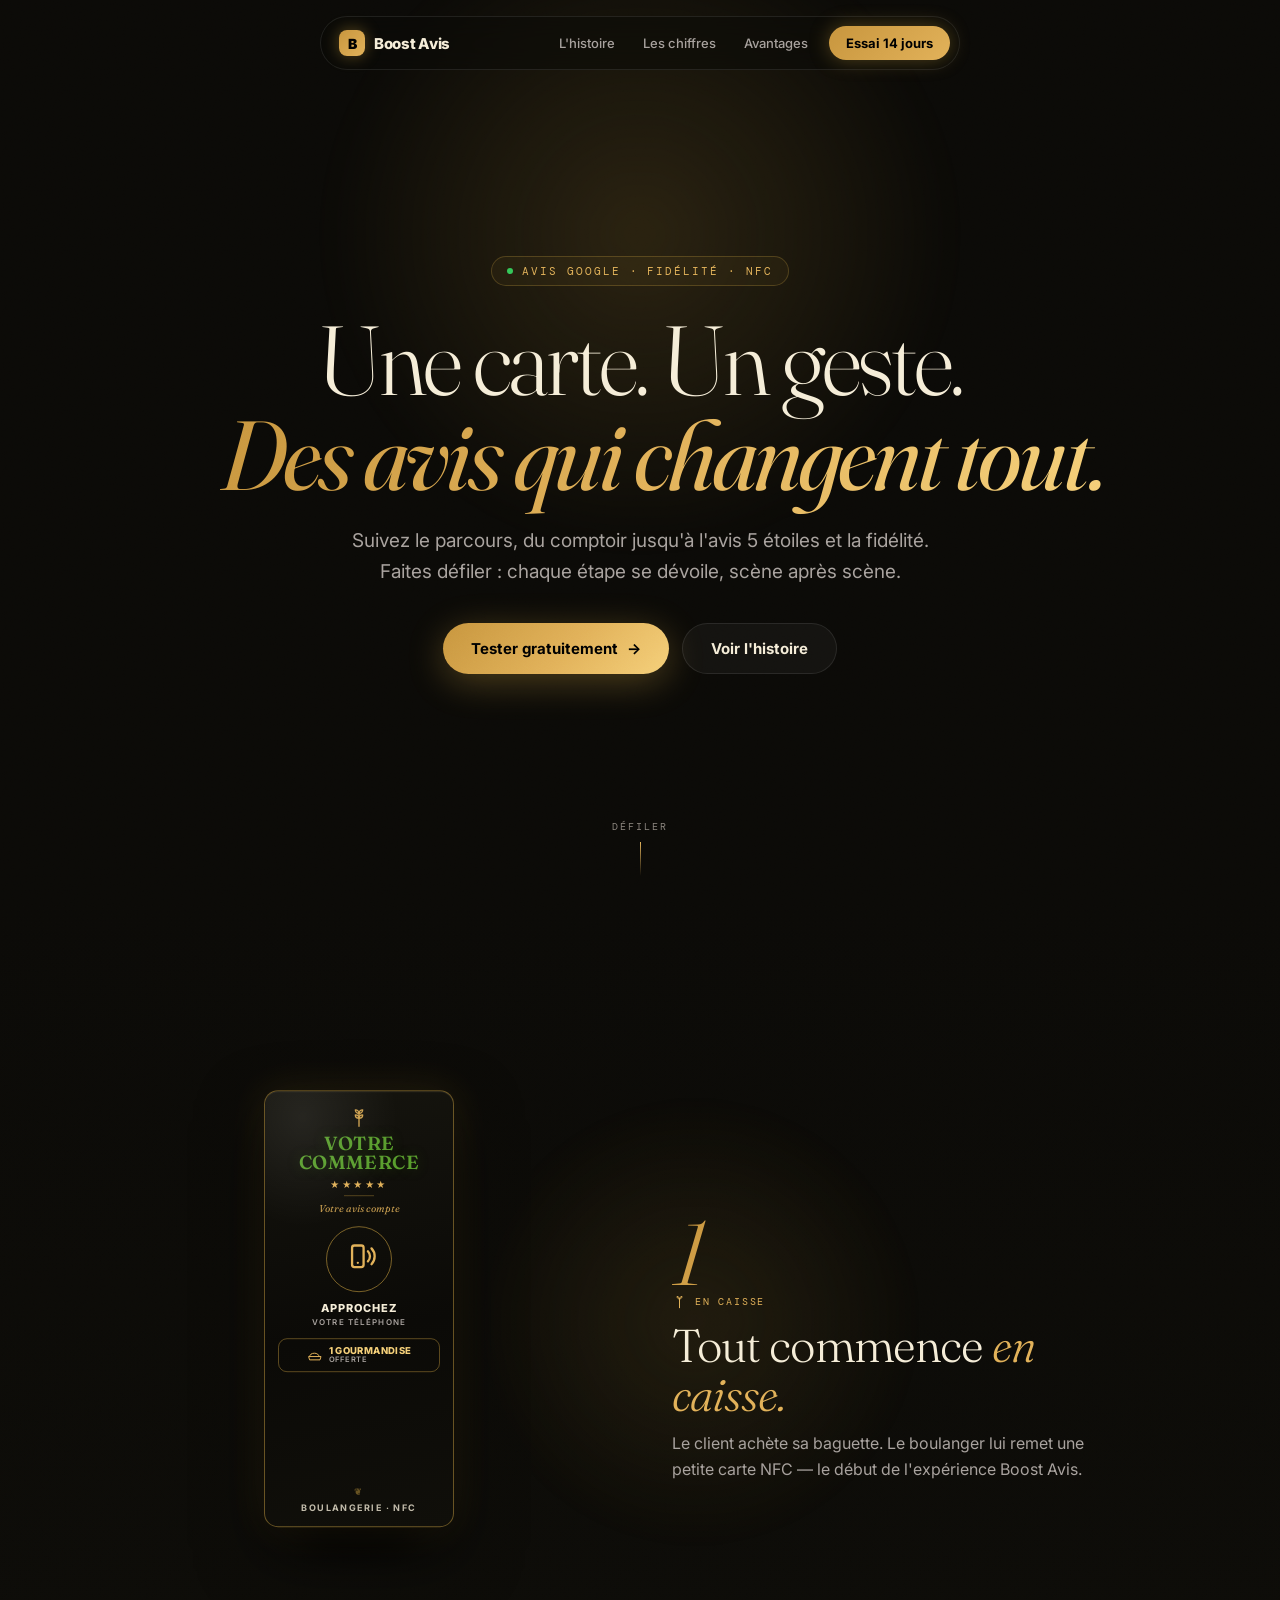
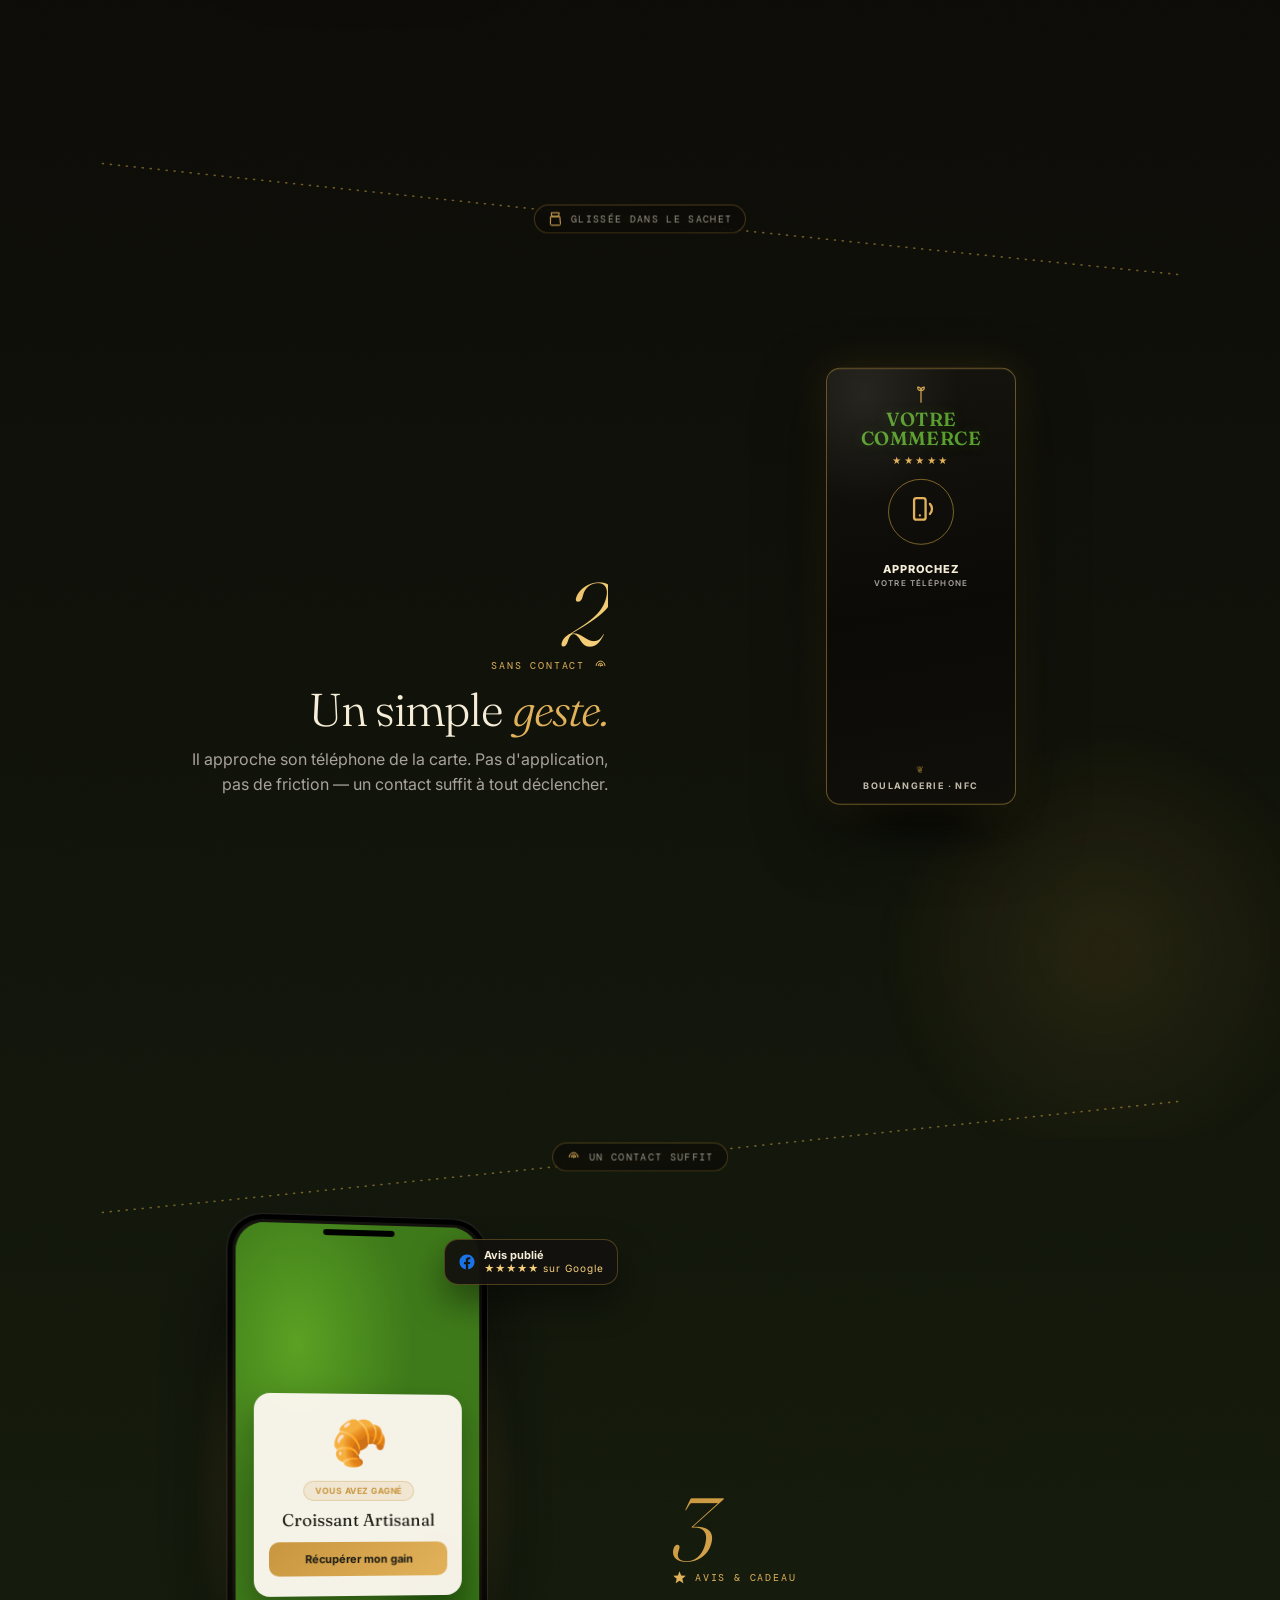
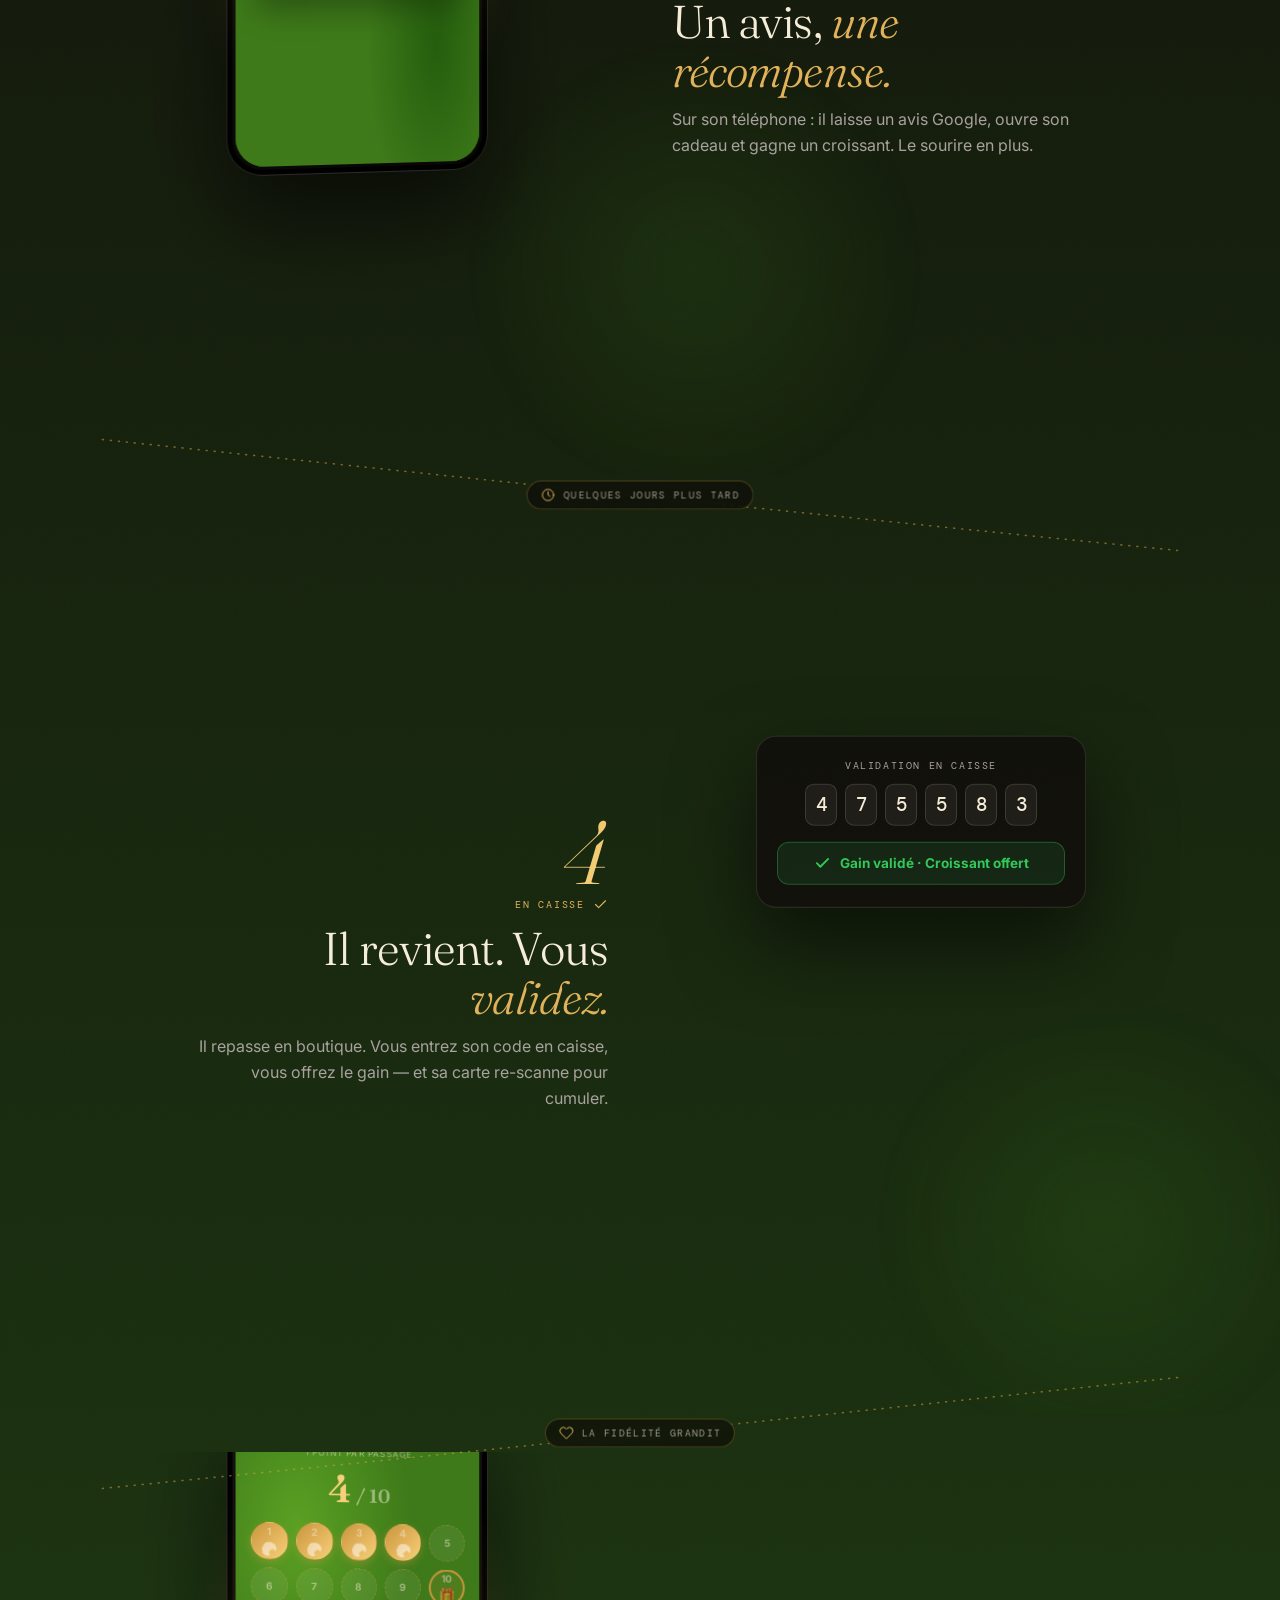
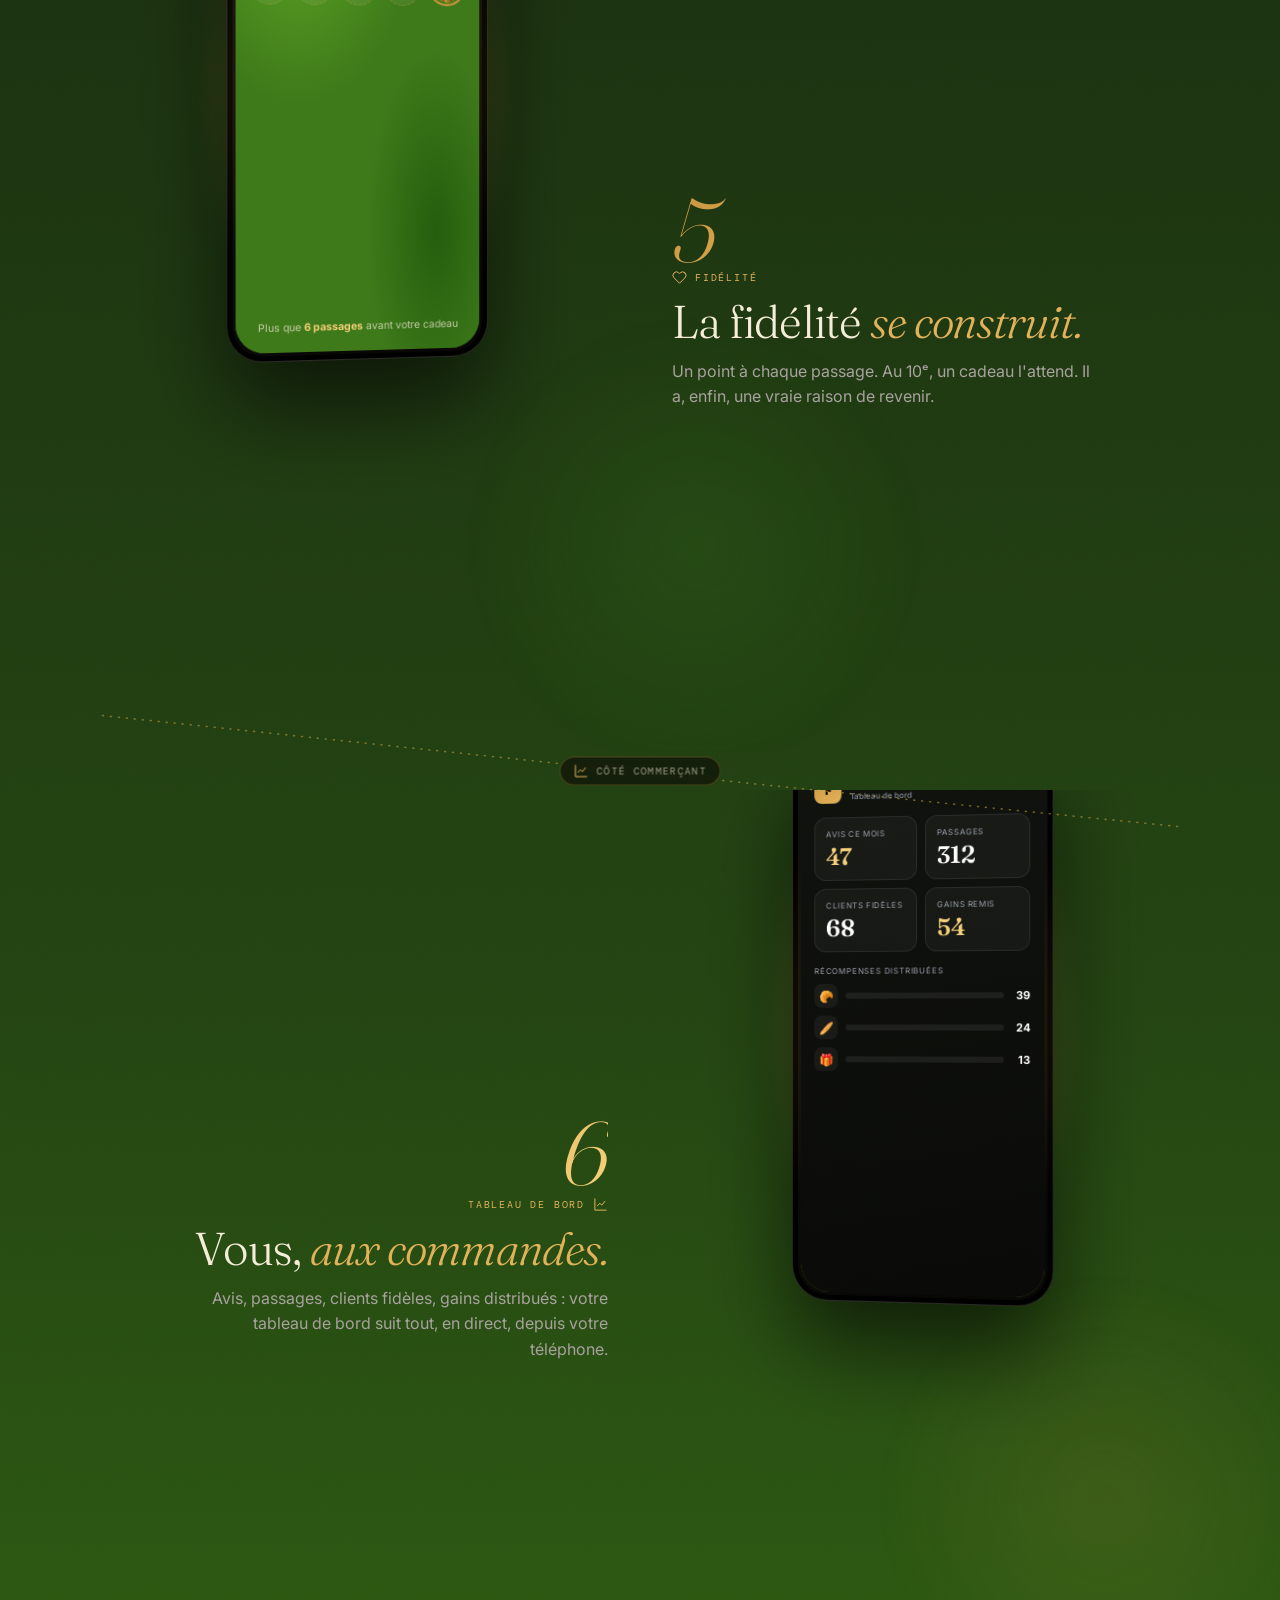
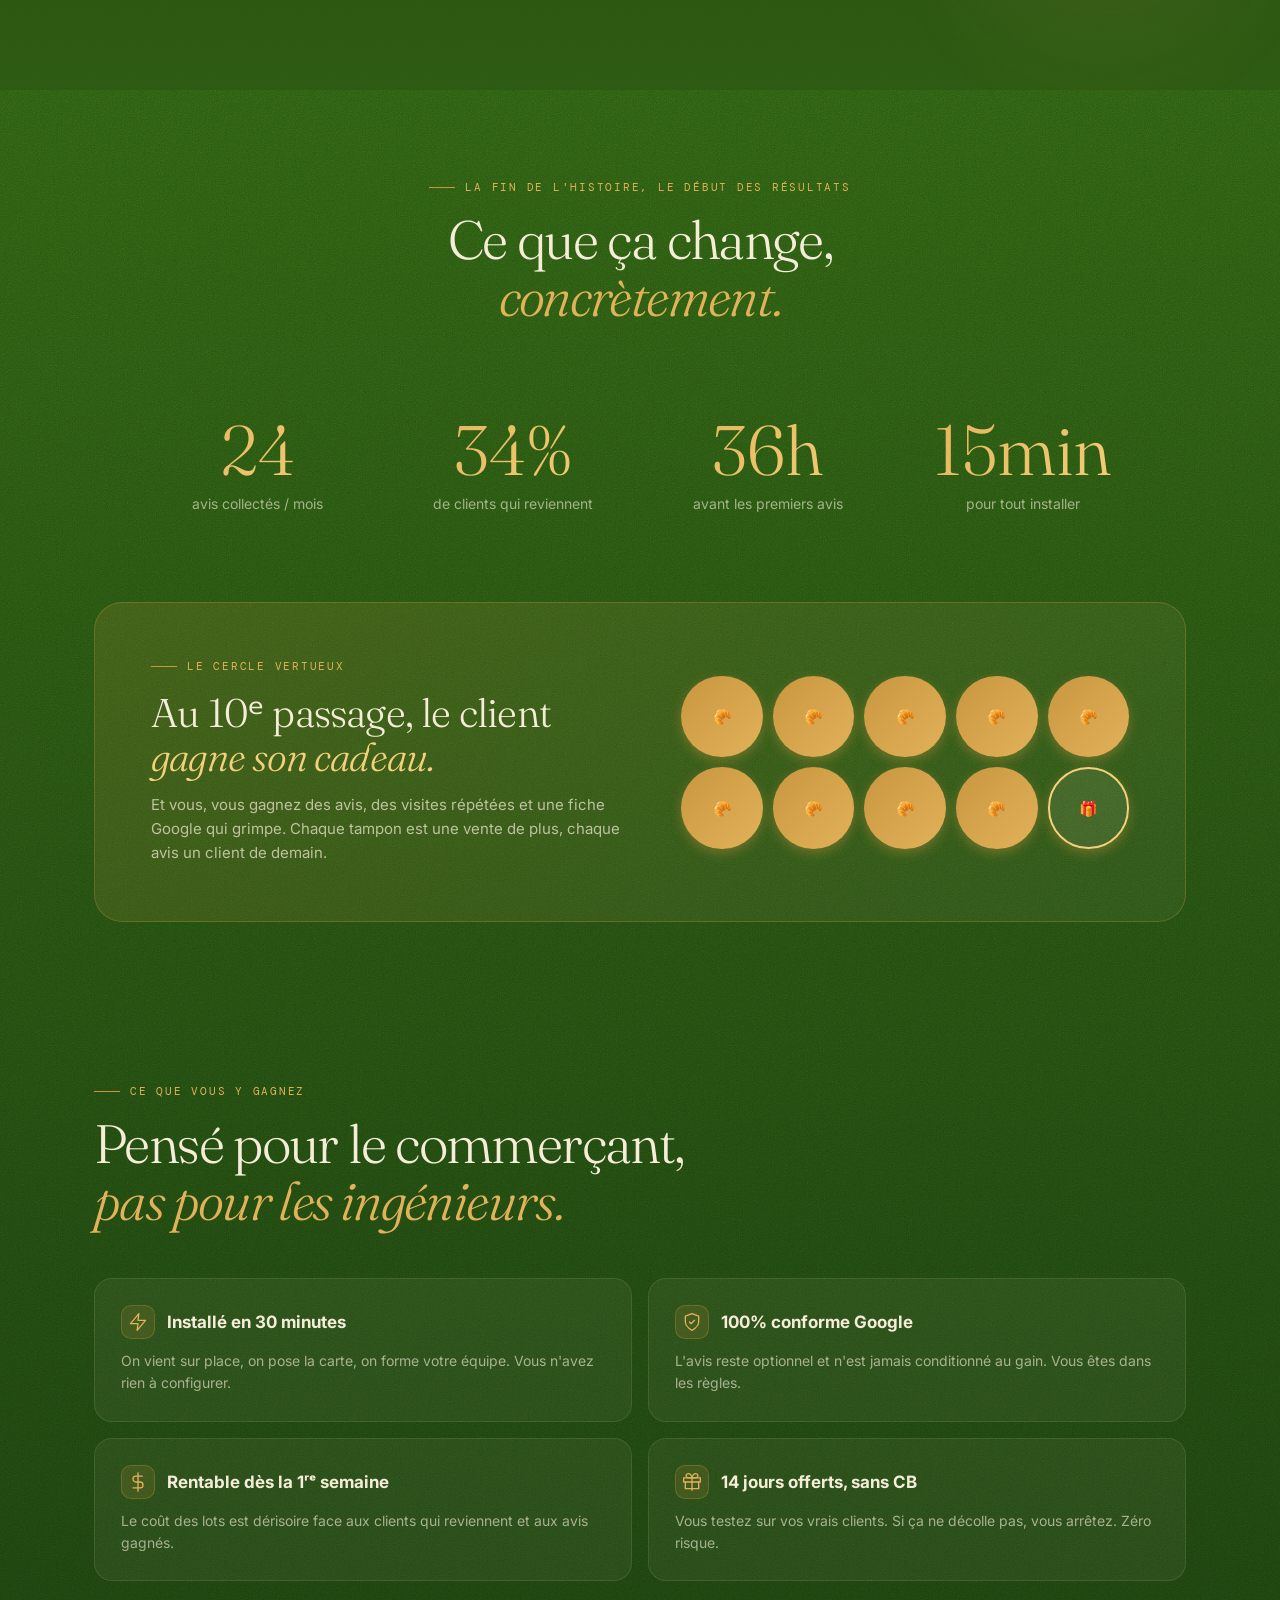
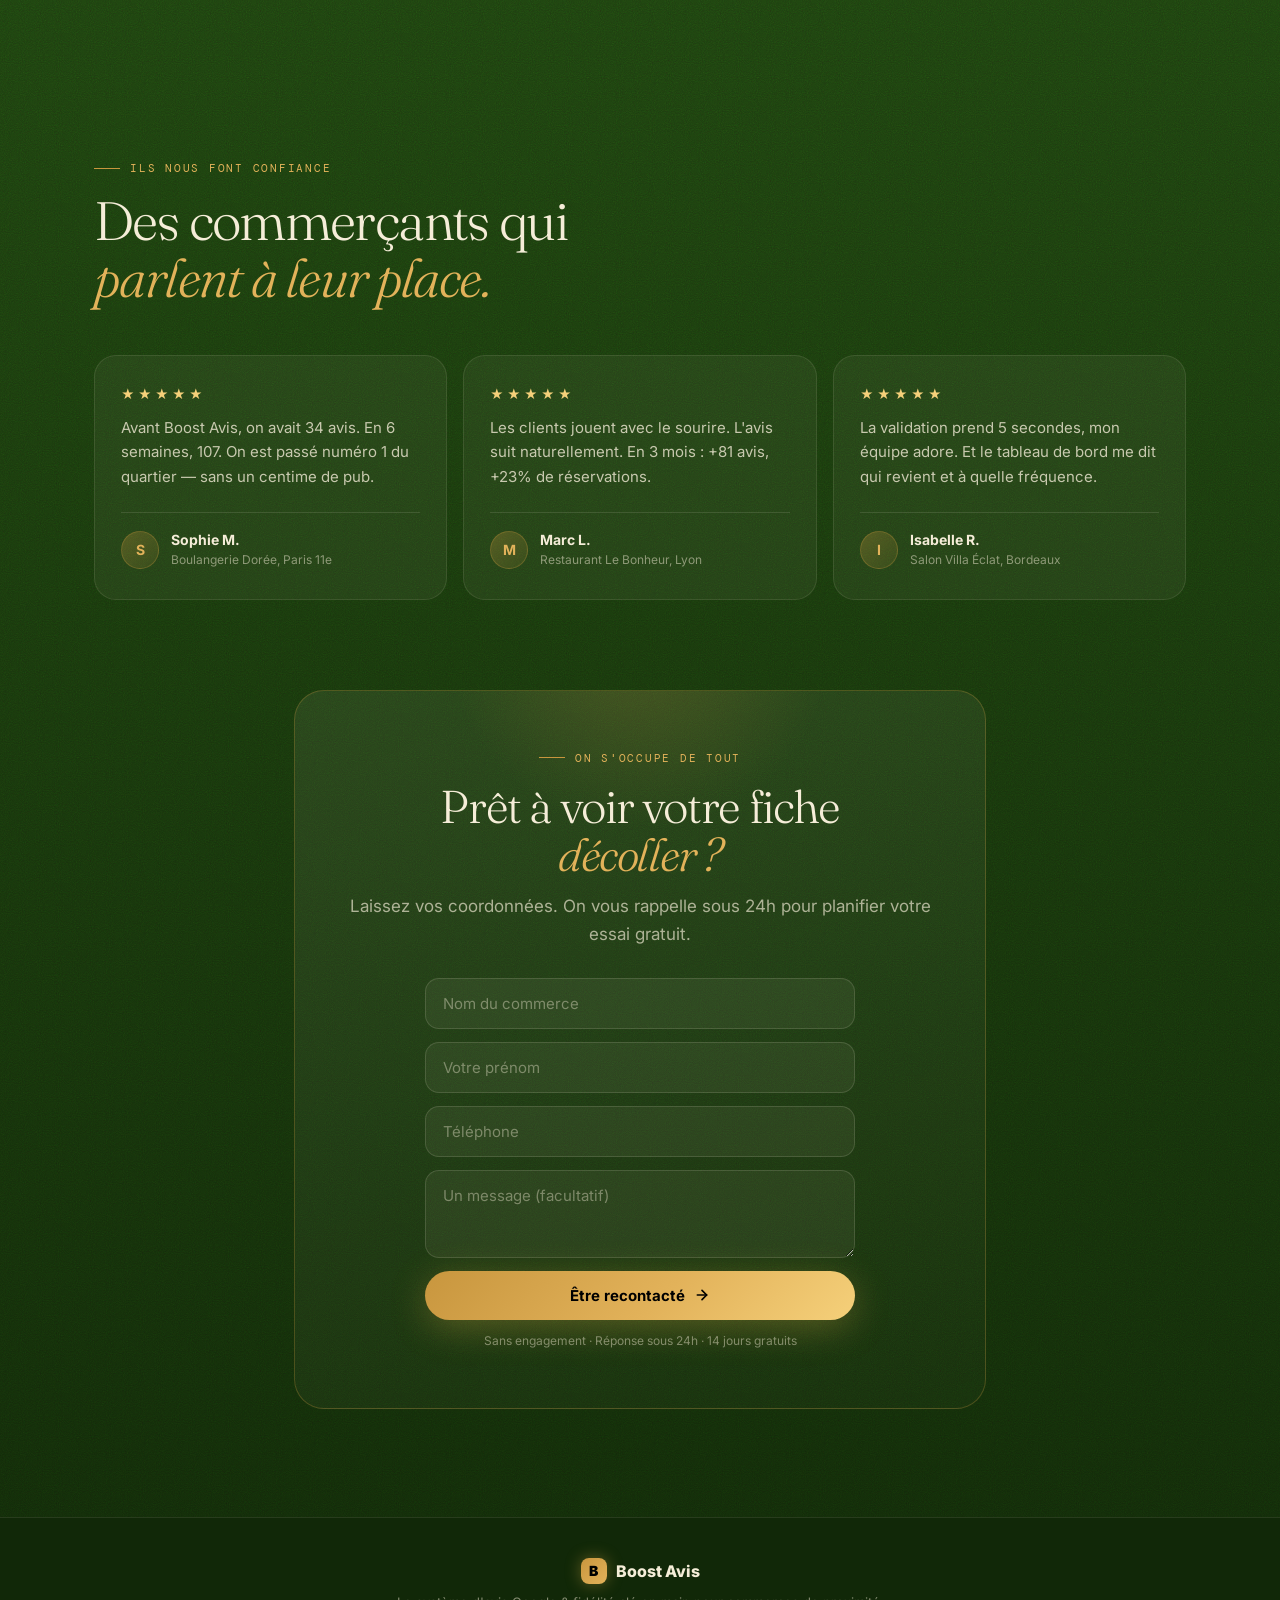
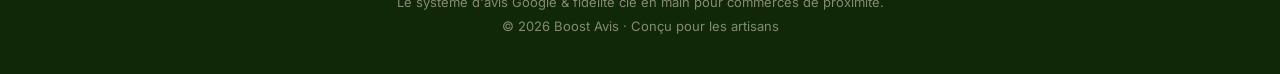
==== commit f86cd7a6: "Site immersif : layout zigzag 2 zones + connecteurs diagonaux + parallax" ====
--- a/site-commerces-immersif.html
+++ b/site-commerces-immersif.html
@@ -11,13 +11,14 @@
 <link href="https://fonts.googleapis.com/css2?family=Fraunces:ital,opsz,wght@0,9..144,300;0,9..144,400;0,9..144,600;1,9..144,400;1,9..144,600&family=Inter:wght@400;500;600;700;800;900&family=DM+Mono:wght@400;500&display=swap" rel="stylesheet">
 <style>
 /* ════════════════════════════════════════════════════════════════
-   BOOST AVIS — Landing narrative en 6 SCÈNES distinctes (scroll vertical)
-   + 7e zone "implantée" (marketing classique).  Direction sombre → chaud.
-   100% CSS/JS natif. Chaque scène se révèle à l'entrée (IntersectionObserver).
+   BOOST AVIS — Landing narrative.  Layout TIMELINE ZIGZAG :
+   chaque scène = [ numéro encadré ] ↔ [ illustration + animation ],
+   côté alterné à chaque étape.  7e zone implantée (marketing).
+   100% CSS/JS natif. Révélation à l'entrée (IntersectionObserver).
    ════════════════════════════════════════════════════════════════ */
 :root{
   --black:#0B0A07;--cream:#F5EDD8;--cream3:#FBF6EE;
-  --green:#3E7A1A;--green-name:#3f7d22;--green-dk:#1C3A0E;--green-deep:#112808;
+  --green:#3E7A1A;--green-dk:#1C3A0E;--green-deep:#112808;
   --gold:#C8963E;--gold2:#E2B25A;--gold3:#F5D07A;
   --ink:#1A1A14;--muted:#A8A29E;--muted2:#8B857E;
   --green-txt:#34C759;--line:rgba(255,255,255,.09);
@@ -73,31 +74,48 @@
 .story::before{content:'';position:absolute;inset:0;z-index:1;pointer-events:none;opacity:.05;mix-blend-mode:overlay;
   background-image:url("data:image/svg+xml,%3Csvg xmlns='http://www.w3.org/2000/svg' width='200' height='200'%3E%3Cfilter id='s'%3E%3CfeTurbulence type='fractalNoise' baseFrequency='.85' numOctaves='3' stitchTiles='stitch'/%3E%3C/filter%3E%3Crect width='200' height='200' filter='url(%23s)'/%3E%3C/svg%3E");background-size:150px 150px}
 
-.scene{position:relative;z-index:2;min-height:100svh;display:flex;flex-direction:column;align-items:center;justify-content:center;
-  padding:80px 24px;text-align:center;overflow:hidden}
+.scene{position:relative;z-index:2;min-height:100svh;display:flex;align-items:center;justify-content:center;padding:84px clamp(16px,4vw,48px);overflow:hidden}
 .scene-glow{position:absolute;width:520px;height:520px;border-radius:50%;pointer-events:none;filter:blur(20px);opacity:.8}
 .g-gold{background:radial-gradient(circle,rgba(212,168,67,.14),transparent 62%)}
 .g-green{background:radial-gradient(circle,rgba(80,170,40,.16),transparent 62%)}
 
-.scene-num{position:absolute;top:clamp(40px,7vh,80px);left:50%;transform:translateX(-50%);font-family:'Fraunces',serif;font-style:italic;font-weight:300;font-size:clamp(90px,20vw,200px);line-height:1;color:rgba(245,237,216,.05);pointer-events:none;user-select:none}
-
-.scene-stage{position:relative;z-index:3;display:flex;flex-direction:column;align-items:center;gap:26px;width:min(560px,100%)}
-.cap{max-width:30ch}
-.cap .step{font-family:'DM Mono',monospace;font-size:11px;letter-spacing:.22em;text-transform:uppercase;color:var(--gold2);margin-bottom:12px;display:flex;align-items:center;gap:10px;justify-content:center}
-.cap .step::before,.cap .step::after{content:'';width:20px;height:1px;background:rgba(212,168,67,.4)}
-.cap h2{font-family:'Fraunces',serif;font-weight:300;font-size:clamp(26px,5vw,46px);line-height:1.08;letter-spacing:-.02em}
-.cap h2 em{font-style:italic;color:var(--gold2)}
-.cap p{font-size:clamp(14px,1.8vw,16px);color:var(--muted);line-height:1.6;margin-top:12px;max-width:42ch;margin-inline:auto}
+/* Deux zones alternées : visuel d'un côté, texte de l'autre → lecture en S */
+.scene-row{position:relative;z-index:3;display:grid;grid-template-columns:1fr 1fr;align-items:center;gap:clamp(22px,5vw,76px);width:min(1060px,100%)}
+.scene-viz{position:relative;display:grid;place-items:center;min-width:0;grid-column:1;grid-row:1}
+.scene-viz>*{max-width:100%}
+.copy{position:relative;min-width:0;max-width:42ch;grid-column:2;grid-row:1;text-align:left;justify-self:start}
+.scene.alt .scene-viz{grid-column:2}
+.scene.alt .copy{grid-column:1;text-align:right;justify-self:end}
+.copy .num{display:block;font-family:'Fraunces',serif;font-style:italic;font-weight:300;line-height:.8;font-size:clamp(44px,7vw,92px);margin-bottom:4px;
+  background:linear-gradient(135deg,var(--gold),var(--gold2),var(--gold3));-webkit-background-clip:text;background-clip:text;-webkit-text-fill-color:transparent}
+.copy .ico{display:inline-flex;align-items:center;gap:8px;font-family:'DM Mono',monospace;font-size:10px;letter-spacing:.18em;text-transform:uppercase;color:var(--gold2);margin-bottom:12px}
+.scene.alt .copy .ico{flex-direction:row-reverse}
+.copy .ico svg{width:15px;height:15px}
+.copy h2{font-family:'Fraunces',serif;font-weight:300;font-size:clamp(24px,4.2vw,46px);line-height:1.07;letter-spacing:-.02em;color:var(--cream)}
+.copy h2 em{font-style:italic;color:var(--gold2)}
+.copy p{font-size:clamp(13px,1.7vw,16px);color:var(--muted);line-height:1.62;margin-top:12px}
+
+/* Tilt 3D léger des supports (profondeur premium) */
+.scene-viz .device{transform:perspective(1300px) rotateY(8deg)}
+.scene.alt .scene-viz .device{transform:perspective(1300px) rotateY(-8deg)}
+
+/* ── CONNECTEURS diagonaux entre scènes : le fil du parcours ── */
+.connector{position:relative;z-index:3;height:clamp(92px,14vh,150px);margin:clamp(-44px,-6vh,-24px) 0;pointer-events:none;overflow:hidden}
+.connector .line{position:absolute;inset:0;width:100%;height:100%}
+.connector .line path{fill:none;stroke:rgba(212,168,67,.5);stroke-width:1.6;stroke-dasharray:1 7;stroke-linecap:round;vector-effect:non-scaling-stroke}
+.connector .knob{position:absolute;top:50%;left:50%;transform:translate(-50%,-50%);display:inline-flex;align-items:center;gap:8px;
+  background:rgba(12,11,8,.62);backdrop-filter:blur(6px);-webkit-backdrop-filter:blur(6px);border:1px solid rgba(212,168,67,.3);border-radius:99px;padding:6px 13px;white-space:nowrap}
+.connector .knob svg{width:15px;height:15px;color:var(--gold2);flex-shrink:0}
+.connector .knob span{font-family:'DM Mono',monospace;font-size:9.5px;letter-spacing:.14em;text-transform:uppercase;color:rgba(245,237,216,.62)}
 
 /* — Révélation à l'entrée — */
 .r{opacity:0;transform:translateY(34px);transition:opacity .85s cubic-bezier(.16,1,.3,1),transform .85s cubic-bezier(.16,1,.3,1)}
-.scene.in .r,.in>.r{opacity:1;transform:none}
-.r.d1{transition-delay:.1s}.r.d2{transition-delay:.2s}.r.d3{transition-delay:.3s}
+.scene.in .r{opacity:1;transform:none}
+.r.d1{transition-delay:.1s}.r.d2{transition-delay:.22s}.r.d3{transition-delay:.34s}
 
 /* ══════════════ CARTE NFC (portrait ~2×5 cm, d'après la vraie carte) ══════════════ */
-.nfc{position:relative;width:clamp(150px,40vw,196px);aspect-ratio:2/4.6;border-radius:14px;
-  background:linear-gradient(170deg,#15140e 0%,#0b0a07 55%,#100f0a 100%);
-  border:1px solid rgba(212,168,67,.45);
+.nfc{position:relative;width:clamp(150px,40vw,190px);aspect-ratio:2/4.6;border-radius:14px;
+  background:linear-gradient(170deg,#15140e 0%,#0b0a07 55%,#100f0a 100%);border:1px solid rgba(212,168,67,.45);
   box-shadow:0 26px 64px rgba(0,0,0,.6),0 0 40px rgba(212,168,67,.14),inset 0 1px 0 rgba(255,255,255,.07);
   padding:15px 13px 13px;display:flex;flex-direction:column;align-items:center;text-align:center;color:var(--cream);overflow:hidden}
 .nfc::before{content:'';position:absolute;inset:0;border-radius:14px;pointer-events:none;background:radial-gradient(120% 60% at 20% 6%,rgba(255,255,255,.08),transparent 42%)}
@@ -106,7 +124,7 @@
 .nfc-stars{color:var(--gold2);font-size:9px;letter-spacing:2.5px;margin:7px 0 5px}
 .nfc-slogan{font-family:'Fraunces',serif;font-style:italic;font-size:10px;color:var(--gold2);opacity:.85;margin-bottom:11px;position:relative;padding-top:7px}
 .nfc-slogan::before{content:'';position:absolute;top:0;left:50%;transform:translateX(-50%);width:30px;height:1px;background:rgba(212,168,67,.4)}
-.nfc-ring{width:clamp(52px,15vw,68px);height:clamp(52px,15vw,68px);border-radius:50%;border:1.5px solid rgba(212,168,67,.55);display:grid;place-items:center;color:var(--gold2);margin-bottom:9px}
+.nfc-ring{width:clamp(52px,15vw,66px);height:clamp(52px,15vw,66px);border-radius:50%;border:1.5px solid rgba(212,168,67,.55);display:grid;place-items:center;color:var(--gold2);margin-bottom:9px}
 .nfc-ring svg{width:54%;height:54%}
 .nfc-approach{font-size:11px;font-weight:800;letter-spacing:.08em;color:var(--cream)}
 .nfc-approach span{display:block;font-size:8px;font-weight:600;letter-spacing:.14em;color:var(--muted);margin-top:2px}
@@ -116,53 +134,39 @@
 .nfc-offer b span{display:block;font-size:7.5px;font-weight:600;color:var(--muted);letter-spacing:.1em}
 .nfc-foot{margin-top:auto;padding-top:10px;font-size:9px;font-weight:700;letter-spacing:.16em;color:rgba(245,237,216,.78);text-transform:uppercase}
 .nfc-foot::before{content:'❦';display:block;color:rgba(212,168,67,.45);font-size:9px;margin-bottom:5px}
-/* flottement doux + lueur sous la carte */
 .nfc-wrap{position:relative;display:grid;place-items:center}
 .nfc-wrap::after{content:'';position:absolute;bottom:-26px;width:60%;height:24px;border-radius:50%;background:rgba(0,0,0,.5);filter:blur(12px);z-index:-1}
 .float{animation:float 5s ease-in-out infinite}
 @keyframes float{0%,100%{transform:translateY(0) rotate(-2deg)}50%{transform:translateY(-12px) rotate(2deg)}}
-
-/* — pictos d'ondes (scan) — */
-.tap{position:relative;display:grid;place-items:center;gap:18px}
-.tap-waves{position:absolute;right:-6px;top:50%;transform:translateY(-50%)}
-.scan-pulse{position:absolute;inset:-18px;border-radius:18px;border:1.5px solid rgba(52,199,89,.4)}
+.scan-pulse{position:absolute;inset:-16px;border-radius:20px;border:1.5px solid rgba(52,199,89,.45)}
 .scene.in .scan-pulse{animation:scan 2.2s ease-out infinite}
-@keyframes scan{0%{transform:scale(.85);opacity:.7}100%{transform:scale(1.25);opacity:0}}
+@keyframes scan{0%{transform:scale(.85);opacity:.7}100%{transform:scale(1.3);opacity:0}}
 
 /* ══════════════ TÉLÉPHONE ══════════════ */
-.device{position:relative;width:clamp(220px,62vw,272px);aspect-ratio:9/19;border-radius:36px;background:linear-gradient(160deg,#15130f,#080705);padding:8px;border:1px solid rgba(255,255,255,.1);box-shadow:0 46px 90px rgba(0,0,0,.6),inset 0 0 0 5px #000}
-.device::before{content:'';position:absolute;top:13px;left:50%;transform:translateX(-50%);width:74px;height:6px;border-radius:99px;background:#000;z-index:5}
+.device{position:relative;width:clamp(200px,56vw,264px);max-width:100%;aspect-ratio:9/19;border-radius:36px;background:linear-gradient(160deg,#15130f,#080705);padding:8px;border:1px solid rgba(255,255,255,.1);box-shadow:0 46px 90px rgba(0,0,0,.6),inset 0 0 0 5px #000}
+.device::before{content:'';position:absolute;top:13px;left:50%;transform:translateX(-50%);width:72px;height:6px;border-radius:99px;background:#000;z-index:5}
 .screen{position:relative;width:100%;height:100%;border-radius:29px;overflow:hidden;background:#3E7A1A}
 .gbg{position:absolute;inset:0;background:#3E7A1A;background-image:radial-gradient(ellipse 80% 55% at 25% 22%,rgba(120,200,45,.5),transparent 58%),radial-gradient(ellipse 55% 65% at 82% 78%,rgba(20,75,5,.6),transparent 52%)}
-.scr-pad{position:relative;z-index:1;padding:20px 15px;display:flex;flex-direction:column;height:100%;color:var(--cream)}
-
-.cl-name{font-family:'Fraunces',serif;font-style:italic;font-size:12px;text-align:center;margin-bottom:6px}
-.cl-stars{text-align:center;color:var(--gold3);letter-spacing:3px;font-size:13px;margin-bottom:13px}
-.cl-card{background:rgba(251,246,238,.97);border-radius:16px;padding:15px 13px;text-align:center;box-shadow:0 12px 26px rgba(0,0,0,.26)}
-.cl-card .t{font-family:'Fraunces',serif;font-size:15px;color:var(--ink);font-weight:600;margin-bottom:5px}
-.cl-card .t em{font-style:italic;color:var(--gold)}
-.cl-card .d{font-size:10px;color:var(--muted2);line-height:1.5;margin-bottom:12px}
-.cl-btn{display:block;background:linear-gradient(135deg,var(--gold),var(--gold2));color:var(--ink);font-weight:700;font-size:11px;padding:10px;border-radius:10px}
 
 .rw{position:absolute;inset:0;display:grid;place-items:center;padding:18px}
 .rw-card{width:100%;background:rgba(251,246,238,.97);border-radius:16px;padding:20px 15px;text-align:center;box-shadow:0 14px 30px rgba(0,0,0,.3)}
 .rw-emo{font-size:46px;margin-bottom:8px;display:block}
-.scene.in .rw-emo{animation:pop .6s .25s cubic-bezier(.34,1.56,.64,1) both}
+.scene.in .rw-emo{animation:pop .6s .3s cubic-bezier(.34,1.56,.64,1) both}
 @keyframes pop{0%{transform:scale(0) rotate(-12deg)}100%{transform:scale(1)}}
 .rw-badge{display:inline-block;background:rgba(200,150,62,.12);border:1px solid rgba(200,150,62,.3);color:var(--gold);font-size:8.5px;font-weight:700;letter-spacing:.06em;text-transform:uppercase;padding:4px 11px;border-radius:99px;margin-bottom:8px}
 .rw-name{font-family:'Fraunces',serif;font-size:17px;color:var(--ink);margin-bottom:12px}
 .rw-btn{background:linear-gradient(135deg,var(--gold),var(--gold2));color:var(--ink);font-weight:700;font-size:11px;padding:10px;border-radius:10px}
 
 /* chip avis flottant (scène 3) */
-.chip{position:absolute;display:flex;align-items:center;gap:8px;background:rgba(20,18,14,.92);border:1px solid rgba(212,168,67,.3);border-radius:14px;padding:9px 13px;box-shadow:0 16px 36px rgba(0,0,0,.45);backdrop-filter:blur(6px)}
-.chip svg{width:18px;height:18px;color:#1a73e8}
-.chip .x{font-size:11px;line-height:1.2}
+.chip{position:absolute;top:4%;right:-10px;display:flex;align-items:center;gap:8px;background:rgba(20,18,14,.94);border:1px solid rgba(212,168,67,.3);border-radius:14px;padding:9px 13px;box-shadow:0 16px 36px rgba(0,0,0,.45)}
+.chip svg{width:18px;height:18px}
+.chip .x{font-size:11px;line-height:1.2;text-align:left}
 .chip .x b{display:block;color:var(--cream);font-weight:700}
 .chip .x i{color:var(--gold3);font-style:normal;letter-spacing:1px;font-size:10px}
 
 /* validation vendeur (scène 4) */
-.vendor{width:min(330px,86vw);background:rgba(18,16,12,.92);border:1px solid rgba(245,237,216,.12);border-radius:20px;padding:22px 20px;box-shadow:0 36px 80px rgba(0,0,0,.55)}
-.vendor .vh{font-family:'DM Mono',monospace;font-size:10px;letter-spacing:.16em;text-transform:uppercase;color:var(--muted);margin-bottom:12px}
+.vendor{width:100%;max-width:330px;background:rgba(18,16,12,.92);border:1px solid rgba(245,237,216,.12);border-radius:20px;padding:22px 20px;box-shadow:0 36px 80px rgba(0,0,0,.55)}
+.vendor .vh{font-family:'DM Mono',monospace;font-size:10px;letter-spacing:.16em;text-transform:uppercase;color:var(--muted);margin-bottom:12px;text-align:center}
 .vcode{display:flex;gap:8px;justify-content:center;margin-bottom:16px}
 .vcode span{width:32px;height:42px;border-radius:9px;background:rgba(245,237,216,.06);border:1px solid rgba(245,237,216,.14);display:grid;place-items:center;font-family:'DM Mono',monospace;font-size:19px;font-weight:500;color:var(--cream)}
 .vok{display:flex;align-items:center;justify-content:center;gap:9px;padding:12px;border-radius:12px;background:rgba(52,199,89,.12);border:1px solid rgba(52,199,89,.35);color:var(--green-txt);font-weight:700;font-size:13.5px}
@@ -175,8 +179,7 @@
 .fid-count{text-align:center;font-family:'Fraunces',serif;font-weight:600;font-size:38px;color:var(--gold3);line-height:1}
 .fid-count span{font-size:19px;color:rgba(245,237,216,.5)}
 .fid-grid{display:grid;grid-template-columns:repeat(5,1fr);gap:8px;margin-top:15px}
-.st{aspect-ratio:1;border-radius:50%;display:grid;place-items:center;font-size:10px;font-weight:700;background:rgba(245,237,216,.07);border:1.5px dashed rgba(200,150,62,.4);color:rgba(245,237,216,.5);
-  transition:background .4s ease,border-color .4s ease,transform .4s ease}
+.st{aspect-ratio:1;border-radius:50%;display:grid;place-items:center;font-size:10px;font-weight:700;background:rgba(245,237,216,.07);border:1.5px dashed rgba(200,150,62,.4);color:rgba(245,237,216,.5);transition:background .4s ease,border-color .4s ease,transform .4s ease}
 .st.full{background:linear-gradient(135deg,var(--gold),var(--gold2),var(--gold3));border-style:solid;border-color:transparent;box-shadow:0 3px 9px rgba(200,150,62,.4)}
 .st.full::after{content:'🥐';font-size:13px;filter:saturate(0) brightness(2.6)}
 .st.rw2{border:2px solid var(--gold);background:rgba(200,150,62,.12)}
@@ -204,18 +207,9 @@
 .scene.in .bar .fl{width:var(--w)}
 .bar .n{font-size:11px;font-weight:700;color:#fff;min-width:18px;text-align:right}
 
-/* halo derrière le device */
 .halo{position:absolute;width:118%;height:118%;left:-9%;top:-9%;z-index:-1;border-radius:50%;background:radial-gradient(circle,rgba(212,168,67,.16),transparent 60%);filter:blur(8px)}
 
-/* ══════════════ INTERLUDES (illustrations entre les scènes) ══════════════ */
-.interlude{position:relative;z-index:2;display:flex;flex-direction:column;align-items:center;gap:10px;padding:8px 24px 12px;color:var(--gold2)}
-.interlude::before{content:'';width:1px;height:46px;background:linear-gradient(rgba(212,168,67,0),rgba(212,168,67,.5));margin-bottom:4px}
-.interlude::after{content:'';width:1px;height:46px;background:linear-gradient(rgba(212,168,67,.5),rgba(212,168,67,0));margin-top:4px}
-.il-ic{width:38px;height:38px;display:grid;place-items:center;border:1px solid rgba(212,168,67,.3);border-radius:50%;background:rgba(212,168,67,.06)}
-.il-ic svg{width:20px;height:20px}
-.il-txt{font-family:'DM Mono',monospace;font-size:10px;letter-spacing:.18em;text-transform:uppercase;color:rgba(245,237,216,.5)}
-
-/* ══════════════ ZONE 7 — IMPLANTÉE (marketing classique) ══════════════ */
+/* ══════════════ ZONE 7 — IMPLANTÉE DANS LE SITE (marketing) ══════════════ */
 .warm{position:relative;z-index:2;background:linear-gradient(180deg,#2d5a12 0%,#1f4310 40%,#112808 100%)}
 .warm::before{content:'';position:absolute;inset:0;pointer-events:none;opacity:.5;mix-blend-mode:overlay;
   background-image:url("data:image/svg+xml,%3Csvg xmlns='http://www.w3.org/2000/svg' width='200' height='200'%3E%3Cfilter id='w'%3E%3CfeTurbulence type='fractalNoise' baseFrequency='.8' numOctaves='4' stitchTiles='stitch'/%3E%3C/filter%3E%3Crect width='200' height='200' filter='url(%23w)'/%3E%3C/svg%3E");background-size:170px 170px}
@@ -281,12 +275,26 @@
 footer p{font-size:13px;color:rgba(245,237,216,.5)}
 @keyframes spin{to{transform:rotate(360deg)}}
 
+/* — Tablette/mobile : colonne, visuel en haut, texte dessous, léger décalage alterné — */
+@media(max-width:780px){
+  .scene{min-height:auto;padding:62px clamp(14px,5vw,28px)}
+  .scene-row{grid-template-columns:1fr;gap:24px;width:min(440px,92%)}
+  .scene .scene-viz,.scene.alt .scene-viz{grid-column:1;grid-row:1}
+  .scene .copy,.scene.alt .copy{grid-column:1;grid-row:2;text-align:center;max-width:none;justify-self:stretch}
+  .copy .ico,.scene.alt .copy .ico{justify-content:center;flex-direction:row}
+  /* décalage gauche/droite alterné, sans débordement (bloc 92% + marge auto) */
+  .scene:not(.alt) .scene-row{margin-right:auto;margin-left:0}
+  .scene.alt .scene-row{margin-left:auto;margin-right:0}
+  /* pas de tilt 3D sur petit écran */
+  .scene-viz .device,.scene.alt .scene-viz .device{transform:none}
+  .connector{height:84px;margin:-12px 0}
+}
+
 @media(prefers-reduced-motion:reduce){
   *{animation:none!important}
   .r,.reveal{opacity:1!important;transform:none!important;transition:none!important}
   .hero h1 .word,.hero .sub,.hero-cta{opacity:1!important;transform:none!important;filter:none!important}
   .bar .fl{width:var(--w)!important}
-  .scroll-snap{scroll-snap-type:none}
 }
 </style>
 </head>
@@ -318,146 +326,136 @@
   <div class="hero-scroll" aria-hidden="true"><span>Défiler</span><span class="ln"></span></div>
 </header>
 
-<!-- ════════ STORY : 6 SCÈNES ════════ -->
+<!-- ════════ STORY : 6 SCÈNES EN ZIGZAG (lecture en S) ════════ -->
 <main class="story" id="story">
 
-  <!-- SCÈNE 1 -->
+  <!-- SCÈNE 1 — visuel à GAUCHE, texte à droite -->
   <section class="scene" id="s1" aria-label="Temps 1 : la carte est remise en caisse">
-    <div class="scene-glow g-gold" style="top:18%;left:50%;transform:translateX(-50%)"></div>
-    <div class="scene-num">1</div>
-    <div class="scene-stage">
-      <div class="nfc-wrap r" data-par="0.04">
-        <div class="nfc float">
+    <div class="scene-glow g-gold" style="top:18%;left:34%"></div>
+    <div class="scene-row">
+      <div class="scene-viz r d1" data-par="0.05">
+        <div class="nfc-wrap"><div class="nfc float">
           <svg class="nfc-wheat" width="22" height="22" viewBox="0 0 24 24" fill="none" stroke="currentColor" stroke-width="1.5" stroke-linecap="round" stroke-linejoin="round"><path d="M12 22V8"/><path d="M12 8c0-2 1.5-4 4-4 0 2-1.5 4-4 4z"/><path d="M12 8c0-2-1.5-4-4-4 0 2 1.5 4 4 4z"/><path d="M12 13c0-2 1.5-3.5 4-3.5 0 2-1.5 3.5-4 3.5z"/><path d="M12 13c0-2-1.5-3.5-4-3.5 0 2 1.5 3.5 4 3.5z"/></svg>
           <div class="nfc-name">VOTRE<br>COMMERCE</div>
           <div class="nfc-stars">★★★★★</div>
           <div class="nfc-slogan">Votre avis compte</div>
-          <div class="nfc-ring">
-            <svg viewBox="0 0 24 24" fill="none" stroke="currentColor" stroke-width="1.6" stroke-linecap="round" stroke-linejoin="round"><rect x="7" y="3" width="8" height="15" rx="1.6"/><path d="M11 15h.01"/><path d="M18 7a5 5 0 0 1 0 7"/><path d="M20.5 5a8 8 0 0 1 0 11"/></svg>
-          </div>
+          <div class="nfc-ring"><svg viewBox="0 0 24 24" fill="none" stroke="currentColor" stroke-width="1.6" stroke-linecap="round" stroke-linejoin="round"><rect x="7" y="3" width="8" height="15" rx="1.6"/><path d="M11 15h.01"/><path d="M18 7a5 5 0 0 1 0 7"/><path d="M20.5 5a8 8 0 0 1 0 11"/></svg></div>
           <div class="nfc-approach">APPROCHEZ<span>VOTRE TÉLÉPHONE</span></div>
-          <div class="nfc-offer">
-            <svg viewBox="0 0 24 24" fill="none" stroke="currentColor" stroke-width="1.5" stroke-linecap="round" stroke-linejoin="round"><path d="M4 14c0-3 3-5 7-5s7 2 7 5"/><path d="M3 14h18l-1.5 5h-15z"/></svg>
-            <b>1 GOURMANDISE<span>OFFERTE</span></b>
-          </div>
+          <div class="nfc-offer"><svg viewBox="0 0 24 24" fill="none" stroke="currentColor" stroke-width="1.5" stroke-linecap="round" stroke-linejoin="round"><path d="M4 14c0-3 3-5 7-5s7 2 7 5"/><path d="M3 14h18l-1.5 5h-15z"/></svg><b>1 GOURMANDISE<span>OFFERTE</span></b></div>
           <div class="nfc-foot">Boulangerie · NFC</div>
-        </div>
-      </div>
-      <div class="cap">
-        <div class="step r d1">Temps 1</div>
-        <h2 class="r d1">Tout commence <em>en caisse.</em></h2>
-        <p class="r d2">Le client achète sa baguette. Le boulanger lui remet une petite carte NFC — le début de l'expérience Boost Avis.</p>
-      </div>
-    </div>
-  </section>
-
-  <div class="interlude" aria-hidden="true">
-    <div class="il-ic"><svg viewBox="0 0 24 24" fill="none" stroke="currentColor" stroke-width="1.6" stroke-linecap="round" stroke-linejoin="round"><path d="M4 15 15 4a3 3 0 0 1 4 4L8 19c-1.5 1.5-4 1.5-4 1.5s0-2.5 0-4z"/><path d="M9 9l6 6"/></svg></div>
-    <div class="il-txt">Glissée dans le sachet</div>
-  </div>
-
-  <!-- SCÈNE 2 -->
-  <section class="scene" id="s2" aria-label="Temps 2 : le scan">
-    <div class="scene-glow g-gold" style="top:50%;left:50%;transform:translate(-50%,-50%)"></div>
-    <div class="scene-num">2</div>
-    <div class="scene-stage">
-      <div class="tap r" data-par="0.05">
-        <div class="nfc-wrap">
-          <div class="nfc float" style="transform:scale(.92)">
-            <svg class="nfc-wheat" width="20" height="20" viewBox="0 0 24 24" fill="none" stroke="currentColor" stroke-width="1.5" stroke-linecap="round" stroke-linejoin="round"><path d="M12 22V8"/><path d="M12 8c0-2 1.5-4 4-4 0 2-1.5 4-4 4z"/><path d="M12 8c0-2-1.5-4-4-4 0 2 1.5 4 4 4z"/></svg>
-            <div class="nfc-name">VOTRE<br>COMMERCE</div>
-            <div class="nfc-stars">★★★★★</div>
-            <div class="nfc-ring" style="margin-top:8px"><svg viewBox="0 0 24 24" fill="none" stroke="currentColor" stroke-width="1.6" stroke-linecap="round" stroke-linejoin="round"><rect x="7" y="3" width="8" height="15" rx="1.6"/><path d="M11 15h.01"/><path d="M18 7a5 5 0 0 1 0 7"/></svg></div>
-            <div class="nfc-approach" style="margin-top:8px">APPROCHEZ<span>VOTRE TÉLÉPHONE</span></div>
-            <div class="nfc-foot">Boulangerie · NFC</div>
-            <div class="scan-pulse"></div>
+        </div></div>
+      </div>
+      <div class="copy r d2">
+        <span class="num">1</span>
+        <span class="ico"><svg viewBox="0 0 24 24" fill="none" stroke="currentColor" stroke-width="1.6" stroke-linecap="round" stroke-linejoin="round"><path d="M12 22V8"/><path d="M12 8c0-2 1.5-4 4-4 0 2-1.5 4-4 4z"/><path d="M12 8c0-2-1.5-4-4-4 0 2 1.5 4 4 4z"/></svg> En caisse</span>
+        <h2>Tout commence <em>en caisse.</em></h2>
+        <p>Le client achète sa baguette. Le boulanger lui remet une petite carte NFC — le début de l'expérience Boost Avis.</p>
+      </div>
+    </div>
+  </section>
+
+  <div class="connector" aria-hidden="true">
+    <svg class="line" viewBox="0 0 100 100" preserveAspectRatio="none"><path d="M8 6 C 40 40 60 62 92 94"/></svg>
+    <span class="knob"><svg viewBox="0 0 24 24" fill="none" stroke="currentColor" stroke-width="1.6" stroke-linecap="round" stroke-linejoin="round"><path d="M6 2h12l-1 6H7z"/><path d="M5 8h14l1 12a2 2 0 0 1-2 2H6a2 2 0 0 1-2-2z"/></svg><span>Glissée dans le sachet</span></span>
+  </div>
+
+  <!-- SCÈNE 2 — visuel à DROITE, texte à gauche -->
+  <section class="scene alt" id="s2" aria-label="Temps 2 : le scan">
+    <div class="scene-glow g-gold" style="top:50%;left:66%"></div>
+    <div class="scene-row">
+      <div class="scene-viz r d1" data-par="0.06">
+        <div class="nfc-wrap"><div class="nfc float">
+          <svg class="nfc-wheat" width="20" height="20" viewBox="0 0 24 24" fill="none" stroke="currentColor" stroke-width="1.5" stroke-linecap="round" stroke-linejoin="round"><path d="M12 22V8"/><path d="M12 8c0-2 1.5-4 4-4 0 2-1.5 4-4 4z"/><path d="M12 8c0-2-1.5-4-4-4 0 2 1.5 4 4 4z"/></svg>
+          <div class="nfc-name">VOTRE<br>COMMERCE</div>
+          <div class="nfc-stars">★★★★★</div>
+          <div class="nfc-ring" style="margin-top:8px"><svg viewBox="0 0 24 24" fill="none" stroke="currentColor" stroke-width="1.6" stroke-linecap="round" stroke-linejoin="round"><rect x="7" y="3" width="8" height="15" rx="1.6"/><path d="M11 15h.01"/><path d="M18 7a5 5 0 0 1 0 7"/></svg></div>
+          <div class="nfc-approach" style="margin-top:8px">APPROCHEZ<span>VOTRE TÉLÉPHONE</span></div>
+          <div class="nfc-foot">Boulangerie · NFC</div>
+          <div class="scan-pulse"></div>
+        </div></div>
+      </div>
+      <div class="copy r d2">
+        <span class="num">2</span>
+        <span class="ico"><svg viewBox="0 0 24 24" fill="none" stroke="currentColor" stroke-width="1.6" stroke-linecap="round" stroke-linejoin="round"><path d="M5 12a7 7 0 0 1 14 0"/><path d="M8.5 12a3.5 3.5 0 0 1 7 0"/><circle cx="12" cy="12" r="1"/></svg> Sans contact</span>
+        <h2>Un simple <em>geste.</em></h2>
+        <p>Il approche son téléphone de la carte. Pas d'application, pas de friction — un contact suffit à tout déclencher.</p>
+      </div>
+    </div>
+  </section>
+
+  <div class="connector" aria-hidden="true">
+    <svg class="line" viewBox="0 0 100 100" preserveAspectRatio="none"><path d="M92 6 C 60 40 40 62 8 94"/></svg>
+    <span class="knob"><svg viewBox="0 0 24 24" fill="none" stroke="currentColor" stroke-width="1.6" stroke-linecap="round" stroke-linejoin="round"><path d="M5 12a7 7 0 0 1 14 0"/><path d="M8.5 12a3.5 3.5 0 0 1 7 0"/><circle cx="12" cy="12" r="1"/></svg><span>Un contact suffit</span></span>
+  </div>
+
+  <!-- SCÈNE 3 — visuel à GAUCHE -->
+  <section class="scene" id="s3" aria-label="Temps 3 : avis et récompense">
+    <div class="scene-glow g-green" style="top:48%;left:34%"></div>
+    <div class="scene-row">
+      <div class="scene-viz r d1" data-par="0.05">
+        <div class="device">
+          <div class="halo"></div>
+          <div class="screen"><div class="gbg"></div>
+            <div class="rw"><div class="rw-card">
+              <span class="rw-emo">🥐</span>
+              <span class="rw-badge">Vous avez gagné</span>
+              <div class="rw-name">Croissant Artisanal</div>
+              <div class="rw-btn">Récupérer mon gain</div>
+            </div></div>
           </div>
         </div>
-      </div>
-      <div class="cap">
-        <div class="step r d1">Temps 2</div>
-        <h2 class="r d1">Un simple <em>geste.</em></h2>
-        <p class="r d2">Il approche son téléphone de la carte. Pas d'application, pas de friction — un contact suffit à tout déclencher.</p>
-      </div>
-    </div>
-  </section>
-
-  <div class="interlude" aria-hidden="true">
-    <div class="il-ic"><svg viewBox="0 0 24 24" fill="none" stroke="currentColor" stroke-width="1.6" stroke-linecap="round" stroke-linejoin="round"><path d="M5 12a7 7 0 0 1 14 0"/><path d="M8.5 12a3.5 3.5 0 0 1 7 0"/><circle cx="12" cy="12" r="1"/></svg></div>
-    <div class="il-txt">Connexion instantanée</div>
-  </div>
-
-  <!-- SCÈNE 3 -->
-  <section class="scene" id="s3" aria-label="Temps 3 : avis et récompense">
-    <div class="scene-glow g-green" style="top:46%;left:50%;transform:translate(-50%,-50%)"></div>
-    <div class="scene-num">3</div>
-    <div class="scene-stage">
-      <div class="r" data-par="0.04" style="position:relative">
+        <div class="chip">
+          <svg viewBox="0 0 24 24"><path d="M22 12.06C22 6.5 17.52 2 12 2S2 6.5 2 12.06c0 5 3.66 9.15 8.44 9.94v-7H7.9v-2.9h2.54V9.85c0-2.5 1.49-3.89 3.78-3.89 1.09 0 2.23.2 2.23.2v2.46h-1.26c-1.24 0-1.63.77-1.63 1.56v1.88h2.78l-.45 2.9h-2.33v7C18.34 21.21 22 17.06 22 12.06z" fill="#1a73e8"/></svg>
+          <div class="x"><b>Avis publié</b><i>★★★★★ sur Google</i></div>
+        </div>
+      </div>
+      <div class="copy r d2">
+        <span class="num">3</span>
+        <span class="ico"><svg viewBox="0 0 24 24" fill="currentColor"><path d="M12 2l2.6 6.9L22 9.2l-5.5 4.7L18.2 21 12 17l-6.2 4 1.7-7.1L2 9.2l7.4-.3z"/></svg> Avis &amp; cadeau</span>
+        <h2>Un avis, <em>une récompense.</em></h2>
+        <p>Sur son téléphone : il laisse un avis Google, ouvre son cadeau et gagne un croissant. Le sourire en plus.</p>
+      </div>
+    </div>
+  </section>
+
+  <div class="connector" aria-hidden="true">
+    <svg class="line" viewBox="0 0 100 100" preserveAspectRatio="none"><path d="M8 6 C 40 40 60 62 92 94"/></svg>
+    <span class="knob"><svg viewBox="0 0 24 24" fill="none" stroke="currentColor" stroke-width="1.6" stroke-linecap="round" stroke-linejoin="round"><circle cx="12" cy="12" r="9"/><path d="M12 7v5l3 2"/></svg><span>Quelques jours plus tard</span></span>
+  </div>
+
+  <!-- SCÈNE 4 — visuel à DROITE -->
+  <section class="scene alt" id="s4" aria-label="Temps 4 : validation en caisse">
+    <div class="scene-glow g-green" style="top:50%;left:66%"></div>
+    <div class="scene-row">
+      <div class="scene-viz r d1" data-par="0.04">
+        <div class="vendor">
+          <div class="vh">Validation en caisse</div>
+          <div class="vcode"><span>4</span><span>7</span><span>5</span><span>5</span><span>8</span><span>3</span></div>
+          <div class="vok"><svg viewBox="0 0 24 24" fill="none" stroke="currentColor" stroke-width="2.6" stroke-linecap="round" stroke-linejoin="round"><polyline points="20 6 9 17 4 12"/></svg> Gain validé · Croissant offert</div>
+        </div>
+      </div>
+      <div class="copy r d2">
+        <span class="num">4</span>
+        <span class="ico"><svg viewBox="0 0 24 24" fill="none" stroke="currentColor" stroke-width="1.8" stroke-linecap="round" stroke-linejoin="round"><polyline points="20 6 9 17 4 12"/></svg> En caisse</span>
+        <h2>Il revient. Vous <em>validez.</em></h2>
+        <p>Il repasse en boutique. Vous entrez son code en caisse, vous offrez le gain — et sa carte re-scanne pour cumuler.</p>
+      </div>
+    </div>
+  </section>
+
+  <div class="connector" aria-hidden="true">
+    <svg class="line" viewBox="0 0 100 100" preserveAspectRatio="none"><path d="M92 6 C 60 40 40 62 8 94"/></svg>
+    <span class="knob"><svg viewBox="0 0 24 24" fill="none" stroke="currentColor" stroke-width="1.6" stroke-linecap="round" stroke-linejoin="round"><path d="M20.84 4.6a5.5 5.5 0 0 0-7.78 0L12 5.67l-1.06-1.07a5.5 5.5 0 1 0-7.78 7.78L12 21.23l8.84-8.85a5.5 5.5 0 0 0 0-7.78z"/></svg><span>La fidélité grandit</span></span>
+  </div>
+
+  <!-- SCÈNE 5 — visuel à GAUCHE -->
+  <section class="scene" id="s5" aria-label="Temps 5 : carte de fidélité">
+    <div class="scene-glow g-green" style="top:48%;left:34%"></div>
+    <div class="scene-row">
+      <div class="scene-viz r d1" data-par="0.05">
         <div class="device">
           <div class="halo"></div>
-          <div class="screen">
-            <div class="gbg"></div>
-            <div class="rw">
-              <div class="rw-card">
-                <span class="rw-emo">🥐</span>
-                <span class="rw-badge">Vous avez gagné</span>
-                <div class="rw-name">Croissant Artisanal</div>
-                <div class="rw-btn">Récupérer mon gain</div>
-              </div>
-            </div>
-          </div>
-        </div>
-        <div class="chip r d2" style="top:8%;right:-8px">
-          <svg viewBox="0 0 24 24" fill="currentColor"><path d="M22 12.06C22 6.5 17.52 2 12 2S2 6.5 2 12.06c0 5 3.66 9.15 8.44 9.94v-7H7.9v-2.9h2.54V9.85c0-2.5 1.49-3.89 3.78-3.89 1.09 0 2.23.2 2.23.2v2.46h-1.26c-1.24 0-1.63.77-1.63 1.56v1.88h2.78l-.45 2.9h-2.33v7C18.34 21.21 22 17.06 22 12.06z" fill="#1a73e8"/></svg>
-          <div class="x"><b>Avis publié</b><i>★★★★★ sur Google</i></div>
-        </div>
-      </div>
-      <div class="cap">
-        <div class="step r d1">Temps 3</div>
-        <h2 class="r d1">Un avis, <em>une récompense.</em></h2>
-        <p class="r d2">Sur son téléphone : il laisse un avis Google, ouvre son cadeau et gagne un croissant. Le sourire en plus.</p>
-      </div>
-    </div>
-  </section>
-
-  <div class="interlude" aria-hidden="true">
-    <div class="il-ic"><svg viewBox="0 0 24 24" fill="none" stroke="currentColor" stroke-width="1.6" stroke-linecap="round" stroke-linejoin="round"><rect x="3" y="8" width="18" height="13" rx="2"/><path d="M3 11h18"/><path d="M12 8V5a2 2 0 0 0-2-2H9"/><path d="M12 8V5a2 2 0 0 1 2-2h1"/></svg></div>
-    <div class="il-txt">Quelques jours plus tard…</div>
-  </div>
-
-  <!-- SCÈNE 4 -->
-  <section class="scene" id="s4" aria-label="Temps 4 : validation en caisse">
-    <div class="scene-glow g-green" style="top:50%;left:50%;transform:translate(-50%,-50%)"></div>
-    <div class="scene-num">4</div>
-    <div class="scene-stage">
-      <div class="vendor r" data-par="0.03">
-        <div class="vh">Validation en caisse</div>
-        <div class="vcode"><span>4</span><span>7</span><span>5</span><span>5</span><span>8</span><span>3</span></div>
-        <div class="vok"><svg viewBox="0 0 24 24" fill="none" stroke="currentColor" stroke-width="2.6" stroke-linecap="round" stroke-linejoin="round"><polyline points="20 6 9 17 4 12"/></svg> Gain validé · Croissant offert</div>
-      </div>
-      <div class="cap">
-        <div class="step r d1">Temps 4</div>
-        <h2 class="r d1">Il revient. Vous <em>validez.</em></h2>
-        <p class="r d2">Il repasse en boutique. Vous entrez son code en caisse, vous offrez le gain — et sa carte re-scanne pour cumuler.</p>
-      </div>
-    </div>
-  </section>
-
-  <div class="interlude" aria-hidden="true">
-    <div class="il-ic"><svg viewBox="0 0 24 24" fill="none" stroke="currentColor" stroke-width="1.6" stroke-linecap="round" stroke-linejoin="round"><path d="M20.84 4.6a5.5 5.5 0 0 0-7.78 0L12 5.67l-1.06-1.07a5.5 5.5 0 1 0-7.78 7.78L12 21.23l8.84-8.85a5.5 5.5 0 0 0 0-7.78z"/></svg></div>
-    <div class="il-txt">La fidélité grandit</div>
-  </div>
-
-  <!-- SCÈNE 5 -->
-  <section class="scene" id="s5" aria-label="Temps 5 : carte de fidélité">
-    <div class="scene-glow g-green" style="top:48%;left:50%;transform:translate(-50%,-50%)"></div>
-    <div class="scene-num">5</div>
-    <div class="scene-stage">
-      <div class="r" data-par="0.04" style="position:relative">
-        <div class="device">
-          <div class="halo"></div>
-          <div class="screen">
-            <div class="gbg"></div>
+          <div class="screen"><div class="gbg"></div>
             <div class="fid">
               <div class="fid-h">Carte de fidélité</div>
               <div class="fid-sub">1 point par passage</div>
@@ -471,25 +469,25 @@
           </div>
         </div>
       </div>
-      <div class="cap">
-        <div class="step r d1">Temps 5</div>
-        <h2 class="r d1">La fidélité <em>se construit.</em></h2>
-        <p class="r d2">Un point à chaque passage. Au 10ᵉ, un cadeau l'attend. Il a, enfin, une vraie raison de revenir.</p>
-      </div>
-    </div>
-  </section>
-
-  <div class="interlude" aria-hidden="true">
-    <div class="il-ic"><svg viewBox="0 0 24 24" fill="none" stroke="currentColor" stroke-width="1.6" stroke-linecap="round" stroke-linejoin="round"><path d="M3 3v18h18"/><path d="M7 14l4-4 3 3 5-6"/></svg></div>
-    <div class="il-txt">Côté commerçant</div>
-  </div>
-
-  <!-- SCÈNE 6 -->
-  <section class="scene" id="s6" aria-label="Temps 6 : tableau de bord">
-    <div class="scene-glow g-gold" style="top:50%;left:50%;transform:translate(-50%,-50%)"></div>
-    <div class="scene-num">6</div>
-    <div class="scene-stage">
-      <div class="r" data-par="0.04" style="position:relative">
+      <div class="copy r d2">
+        <span class="num">5</span>
+        <span class="ico"><svg viewBox="0 0 24 24" fill="none" stroke="currentColor" stroke-width="1.6" stroke-linecap="round" stroke-linejoin="round"><path d="M20.84 4.6a5.5 5.5 0 0 0-7.78 0L12 5.67l-1.06-1.07a5.5 5.5 0 1 0-7.78 7.78L12 21.23l8.84-8.85a5.5 5.5 0 0 0 0-7.78z"/></svg> Fidélité</span>
+        <h2>La fidélité <em>se construit.</em></h2>
+        <p>Un point à chaque passage. Au 10ᵉ, un cadeau l'attend. Il a, enfin, une vraie raison de revenir.</p>
+      </div>
+    </div>
+  </section>
+
+  <div class="connector" aria-hidden="true">
+    <svg class="line" viewBox="0 0 100 100" preserveAspectRatio="none"><path d="M8 6 C 40 40 60 62 92 94"/></svg>
+    <span class="knob"><svg viewBox="0 0 24 24" fill="none" stroke="currentColor" stroke-width="1.6" stroke-linecap="round" stroke-linejoin="round"><path d="M3 3v18h18"/><path d="M7 14l4-4 3 3 5-6"/></svg><span>Côté commerçant</span></span>
+  </div>
+
+  <!-- SCÈNE 6 — visuel à DROITE -->
+  <section class="scene alt" id="s6" aria-label="Temps 6 : tableau de bord">
+    <div class="scene-glow g-gold" style="top:50%;left:66%"></div>
+    <div class="scene-row">
+      <div class="scene-viz r d1" data-par="0.04">
         <div class="device">
           <div class="halo"></div>
           <div class="screen">
@@ -509,16 +507,17 @@
           </div>
         </div>
       </div>
-      <div class="cap">
-        <div class="step r d1">Temps 6</div>
-        <h2 class="r d1">Vous, <em>aux commandes.</em></h2>
-        <p class="r d2">Avis, passages, clients fidèles, gains distribués : votre tableau de bord suit tout, en direct, depuis votre téléphone.</p>
+      <div class="copy r d2">
+        <span class="num">6</span>
+        <span class="ico"><svg viewBox="0 0 24 24" fill="none" stroke="currentColor" stroke-width="1.6" stroke-linecap="round" stroke-linejoin="round"><path d="M3 3v18h18"/><path d="M7 14l4-4 3 3 5-6"/></svg> Tableau de bord</span>
+        <h2>Vous, <em>aux commandes.</em></h2>
+        <p>Avis, passages, clients fidèles, gains distribués : votre tableau de bord suit tout, en direct, depuis votre téléphone.</p>
       </div>
     </div>
   </section>
 </main>
 
-<!-- ════════ ZONE 7 — IMPLANTÉE DANS LE SITE (pas de téléphone) ════════ -->
+<!-- ════════ ZONE 7 — IMPLANTÉE DANS LE SITE ════════ -->
 <div class="warm">
   <section class="block" style="text-align:center;padding-bottom:0">
     <div class="eyebrow reveal" style="justify-content:center">La fin de l'histoire, le début des résultats</div>
@@ -610,7 +609,7 @@
   /* ── Révélation des scènes à l'entrée ── */
   const sceneIO = new IntersectionObserver((es)=>{
     es.forEach(e=>{ if(e.isIntersecting){ e.target.classList.add('in'); if(e.target.id==='s5') fillFid(); sceneIO.unobserve(e.target); } });
-  },{threshold:.28});
+  },{threshold:.22});
   document.querySelectorAll('.scene').forEach(s=>sceneIO.observe(s));
 
   /* ── Révélation des blocs marketing ── */
@@ -633,7 +632,7 @@
         : 'Plus que <b>'+(10-n)+' passage'+((10-n)>1?'s':'')+'</b> avant votre cadeau';
       if(n<10) setTimeout(tick,260);
     };
-    setTimeout(tick,400);
+    setTimeout(tick,450);
   }
 
   /* ── Compteurs chiffrés ── */
@@ -665,11 +664,10 @@
     navEl.classList.toggle('hidden', y>lastY && y>260); lastY=y;
     if(!reduce){
       const vh=innerHeight;
-      parEls.forEach(el=>{
-        const r=el.getBoundingClientRect(); const center=r.top+r.height/2;
-        const off=(center-vh/2)/vh; // -0.5 → 0.5 environ
+      for(const el of parEls){
+        const rr=el.getBoundingClientRect(), c=rr.top+rr.height/2, off=(c-vh/2)/vh;
         el.style.transform='translateY('+(off*-(+el.dataset.par)*vh).toFixed(1)+'px)';
-      });
+      }
     }
     ticking=false;
   }
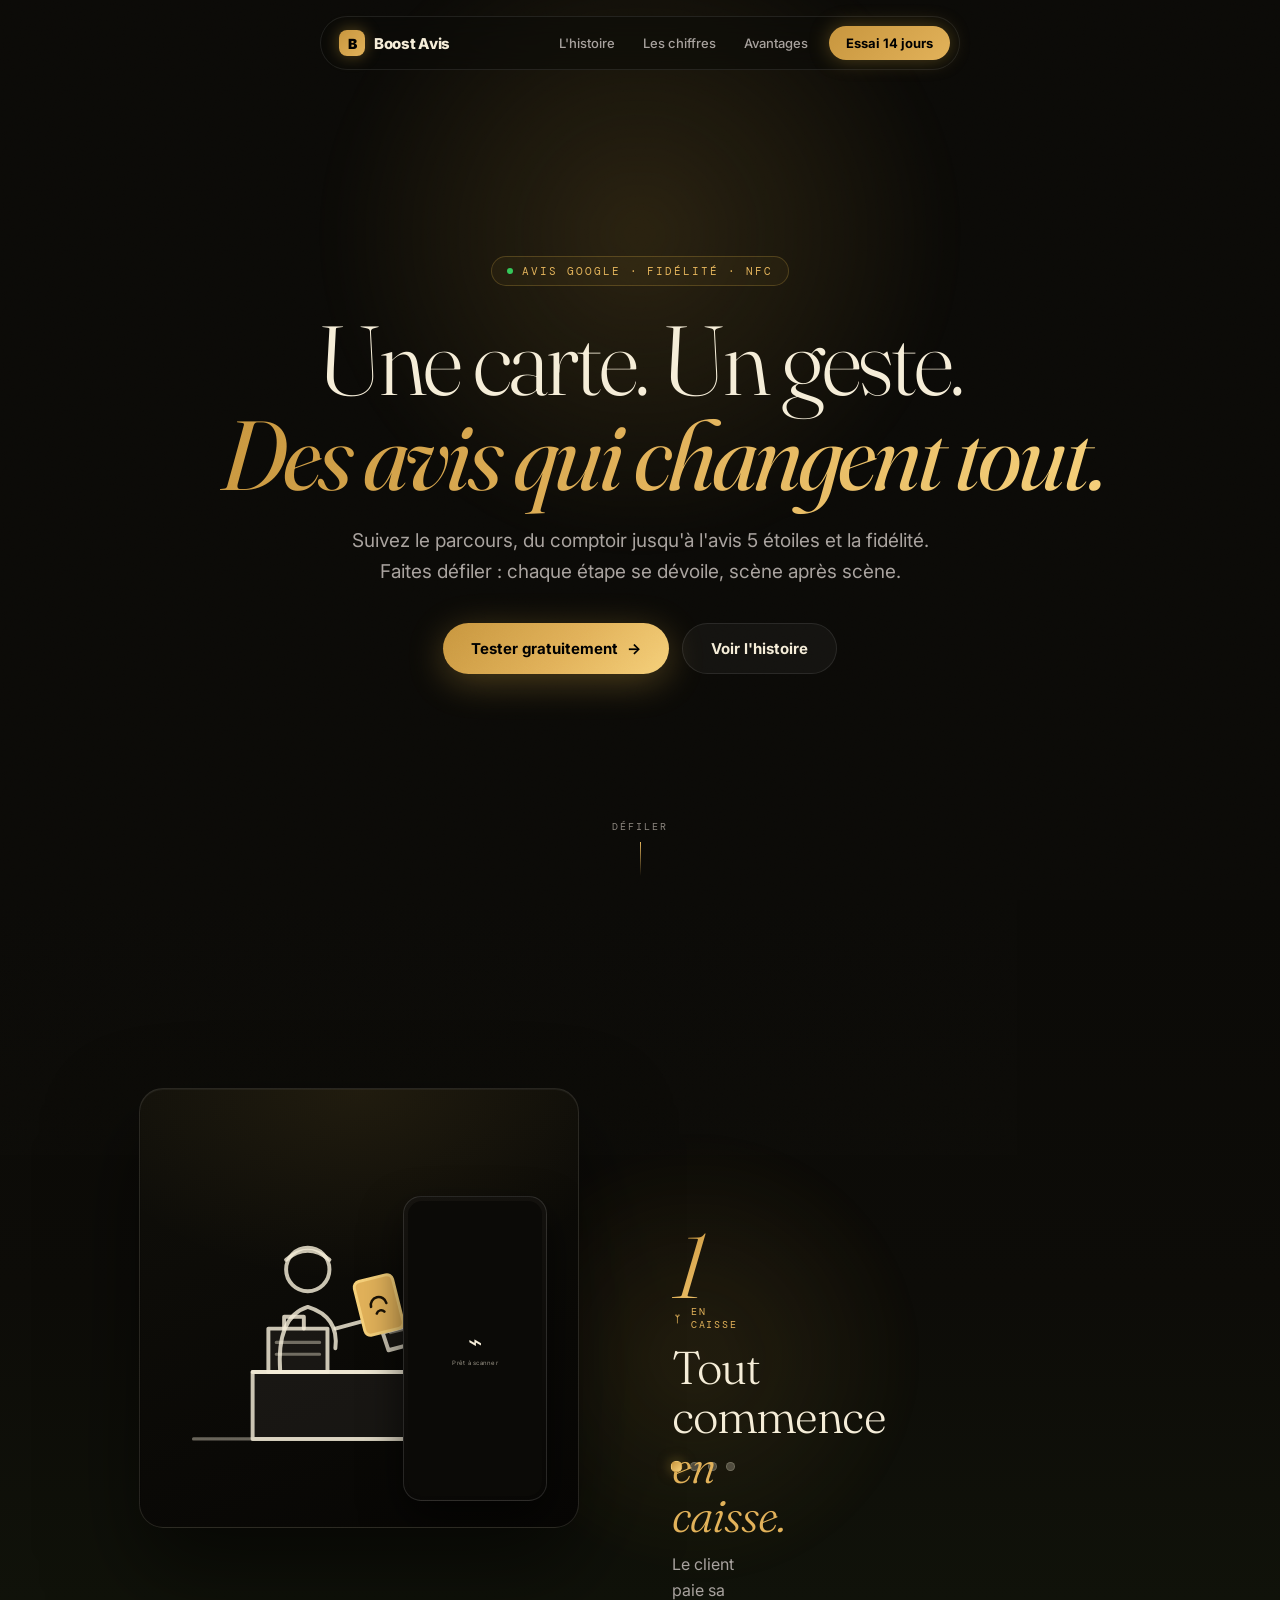
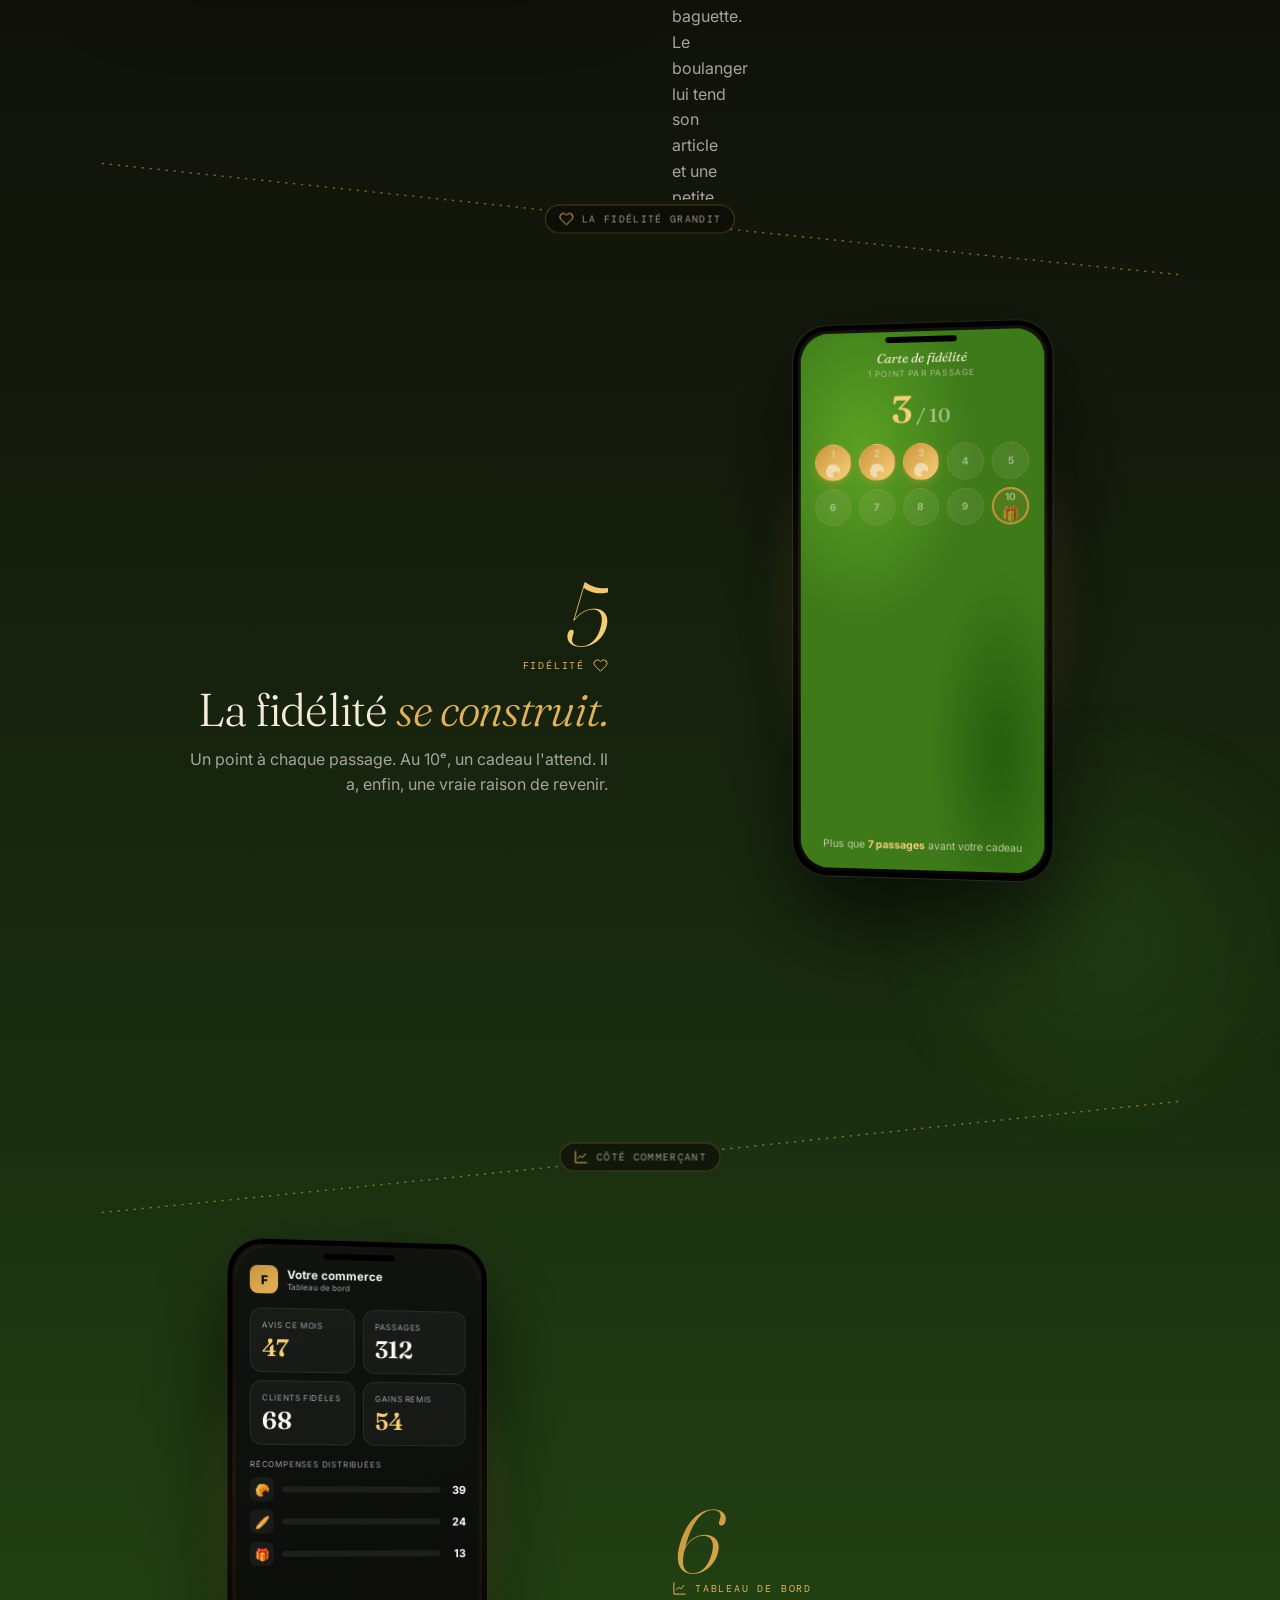
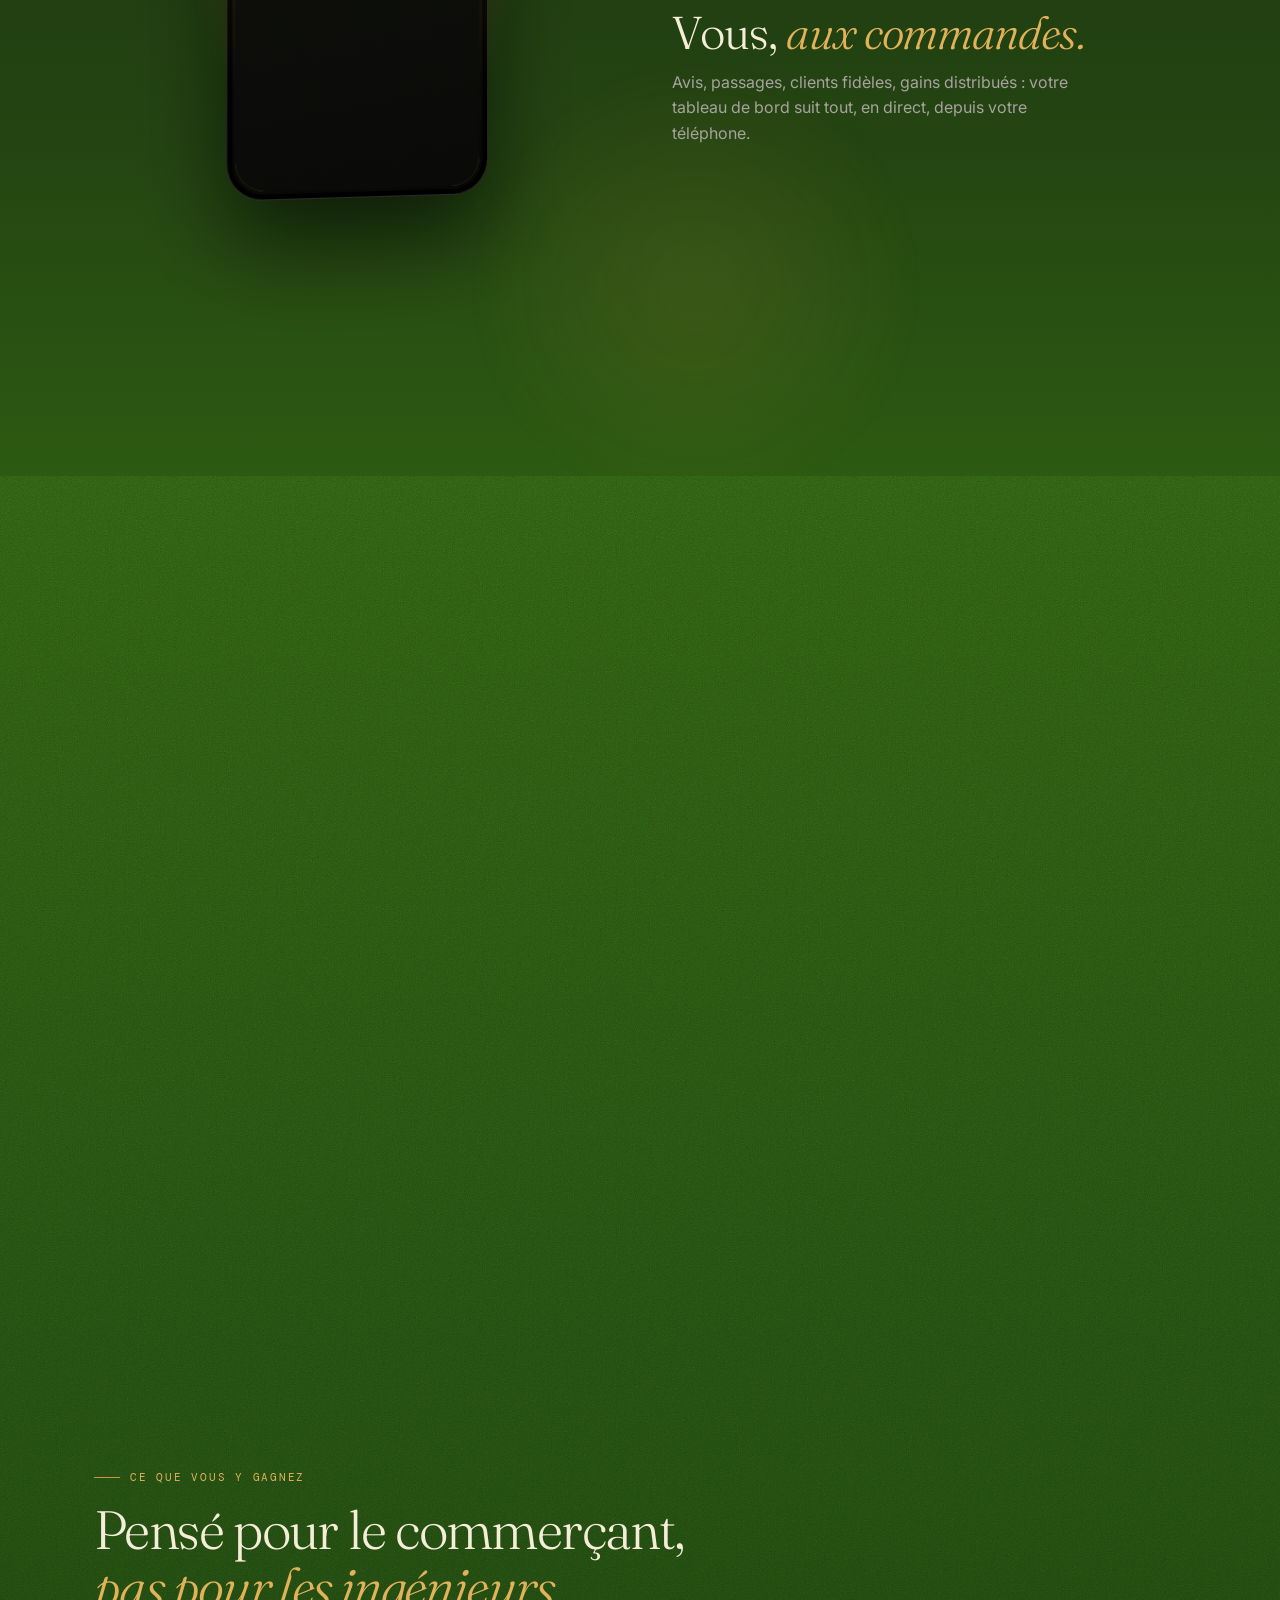
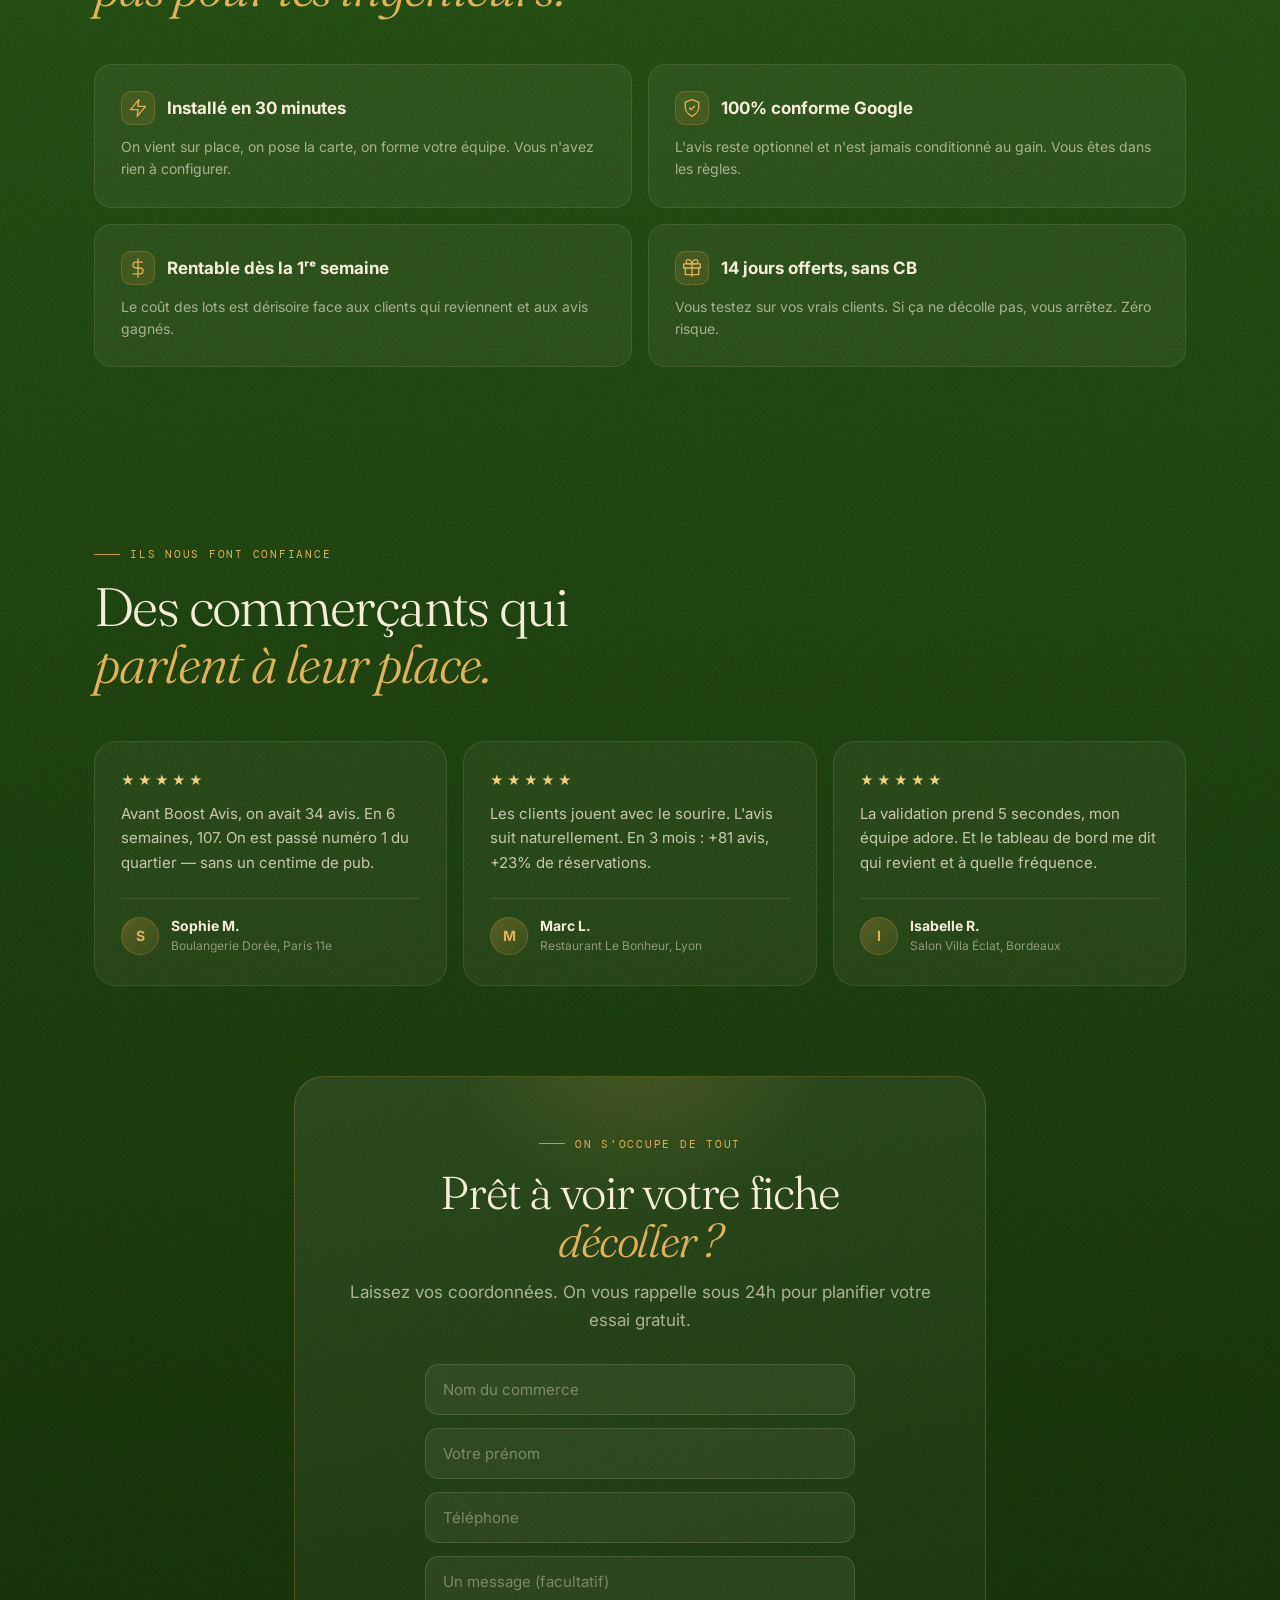
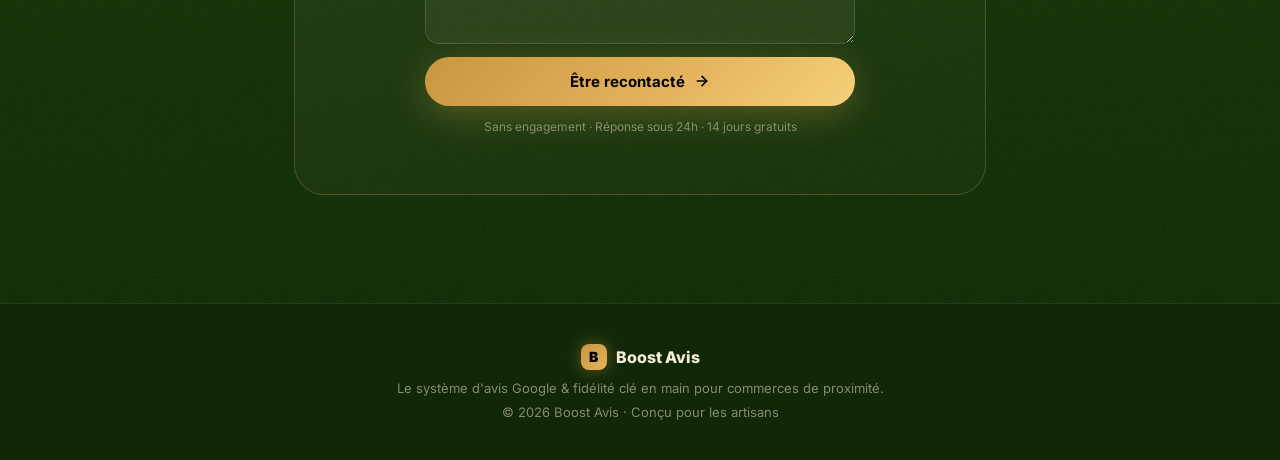
==== commit 156680af: "Scene parcours : etapes 1-4 regroupees (telephone auto-loop) + illustrations 2D N&B carte NFC en cou" ====
--- a/site-commerces-immersif.html
+++ b/site-commerces-immersif.html
@@ -209,6 +209,45 @@
 
 .halo{position:absolute;width:118%;height:118%;left:-9%;top:-9%;z-index:-1;border-radius:50%;background:radial-gradient(circle,rgba(212,168,67,.16),transparent 60%);filter:blur(8px)}
 
+/* ══════════════ SCÈNE PARCOURS — étapes 1→4 regroupées (auto-loop) ══════════════ */
+/* Plateau illustration N&B + téléphone qui avance dans les étapes */
+.stage{position:relative;width:min(440px,100%);aspect-ratio:1/1;border-radius:24px;overflow:hidden;
+  background:linear-gradient(160deg,#100f0a,#070604);border:1px solid rgba(245,237,216,.13);
+  box-shadow:0 40px 90px rgba(0,0,0,.55),inset 0 1px 0 rgba(255,255,255,.05)}
+.stage::after{content:'';position:absolute;inset:0;pointer-events:none;background:radial-gradient(120% 80% at 50% 0,rgba(212,168,67,.09),transparent 55%)}
+/* illustrations empilées, fondu enchaîné */
+.illus{position:absolute;inset:0;display:grid;place-items:center;opacity:0;transition:opacity .7s ease;padding:22px 22px 20px}
+.illus svg{width:100%;height:100%;overflow:visible}
+.illus .ink{stroke:rgba(245,237,216,.82);stroke-width:2;fill:none;stroke-linecap:round;stroke-linejoin:round}
+.illus .ink-d{stroke:rgba(245,237,216,.4);stroke-width:1.6;fill:none;stroke-linecap:round;stroke-linejoin:round}
+.illus .fillv{fill:rgba(245,237,216,.06)}
+.illus .nfc-c{fill:#E2B25A;stroke:#F5D07A;stroke-width:1.5}
+.illus .nfc-w{stroke:#1a1206;stroke-width:1.3;fill:none;stroke-linecap:round}
+.illus .gold{stroke:var(--gold2);fill:none;stroke-width:2;stroke-linecap:round;stroke-linejoin:round}
+.illus .goldf{fill:var(--gold2)}
+/* téléphone inset dans le plateau */
+.journey-phone{position:absolute;right:7%;bottom:6%;width:33%;aspect-ratio:9/19;border-radius:18px;background:linear-gradient(160deg,#15130f,#080705);padding:4px;border:1px solid rgba(255,255,255,.12);box-shadow:0 18px 40px rgba(0,0,0,.6);z-index:4}
+.journey-phone .pscreen{position:relative;width:100%;height:100%;border-radius:14px;overflow:hidden;background:#0b0a07}
+.jscr{position:absolute;inset:0;opacity:0;transition:opacity .55s ease;display:flex;flex-direction:column;align-items:center;justify-content:center;gap:5px;text-align:center;padding:8px;color:var(--cream)}
+.jscr .em{font-size:24px;line-height:1}
+.jscr .tt{font-size:7.5px;font-weight:700;line-height:1.2}
+.jscr .ss{font-size:6px;color:rgba(245,237,216,.6);letter-spacing:.04em}
+.jscr .stars{color:var(--gold3);font-size:8px;letter-spacing:1px}
+.jscr .code{font-family:'DM Mono',monospace;font-size:13px;font-weight:600;color:var(--gold3);letter-spacing:2px}
+.jscr-ok .em{color:var(--green-txt)}
+/* activation par étape */
+.journey[data-step="0"] .illus-0,.journey[data-step="1"] .illus-1,.journey[data-step="2"] .illus-2,.journey[data-step="3"] .illus-3{opacity:1}
+.journey[data-step="0"] .jscr-0,.journey[data-step="1"] .jscr-1,.journey[data-step="2"] .jscr-2,.journey[data-step="3"] .jscr-3{opacity:1}
+/* légendes qui changent par étape (empilées, hauteur fixe → pas de saut) */
+.jcaps{position:relative;min-height:clamp(168px,27vh,212px)}
+.jcap{position:absolute;inset:0;opacity:0;transform:translateY(10px);transition:opacity .55s ease,transform .55s ease}
+.journey[data-step="0"] .jcap-0,.journey[data-step="1"] .jcap-1,.journey[data-step="2"] .jcap-2,.journey[data-step="3"] .jcap-3{opacity:1;transform:none}
+/* puces de progression */
+.dots{display:flex;gap:9px;margin-top:20px}
+.dot{width:9px;height:9px;border-radius:50%;background:rgba(245,237,216,.25);border:1px solid rgba(245,237,216,.2);padding:0;cursor:pointer;transition:background .3s,transform .3s,box-shadow .3s}
+.dot.on{background:linear-gradient(135deg,var(--gold),var(--gold3));border-color:transparent;transform:scale(1.3);box-shadow:0 0 10px rgba(212,168,67,.5)}
+.dot:focus-visible{outline:2px solid var(--gold2);outline-offset:3px}
+
 /* ══════════════ ZONE 7 — IMPLANTÉE DANS LE SITE (marketing) ══════════════ */
 .warm{position:relative;z-index:2;background:linear-gradient(180deg,#2d5a12 0%,#1f4310 40%,#112808 100%)}
 .warm::before{content:'';position:absolute;inset:0;pointer-events:none;opacity:.5;mix-blend-mode:overlay;
@@ -329,128 +368,121 @@
 <!-- ════════ STORY : 6 SCÈNES EN ZIGZAG (lecture en S) ════════ -->
 <main class="story" id="story">
 
-  <!-- SCÈNE 1 — visuel à GAUCHE, texte à droite -->
-  <section class="scene" id="s1" aria-label="Temps 1 : la carte est remise en caisse">
-    <div class="scene-glow g-gold" style="top:18%;left:34%"></div>
+  <!-- SCÈNE PARCOURS — étapes 1→4 réunies : téléphone + illustration N&B qui avancent en boucle -->
+  <section class="scene journey" id="parcours" data-step="0" aria-label="Le parcours, en 4 temps">
+    <div class="scene-glow g-gold" style="top:22%;left:34%"></div>
     <div class="scene-row">
       <div class="scene-viz r d1" data-par="0.05">
-        <div class="nfc-wrap"><div class="nfc float">
-          <svg class="nfc-wheat" width="22" height="22" viewBox="0 0 24 24" fill="none" stroke="currentColor" stroke-width="1.5" stroke-linecap="round" stroke-linejoin="round"><path d="M12 22V8"/><path d="M12 8c0-2 1.5-4 4-4 0 2-1.5 4-4 4z"/><path d="M12 8c0-2-1.5-4-4-4 0 2 1.5 4 4 4z"/><path d="M12 13c0-2 1.5-3.5 4-3.5 0 2-1.5 3.5-4 3.5z"/><path d="M12 13c0-2-1.5-3.5-4-3.5 0 2 1.5 3.5 4 3.5z"/></svg>
-          <div class="nfc-name">VOTRE<br>COMMERCE</div>
-          <div class="nfc-stars">★★★★★</div>
-          <div class="nfc-slogan">Votre avis compte</div>
-          <div class="nfc-ring"><svg viewBox="0 0 24 24" fill="none" stroke="currentColor" stroke-width="1.6" stroke-linecap="round" stroke-linejoin="round"><rect x="7" y="3" width="8" height="15" rx="1.6"/><path d="M11 15h.01"/><path d="M18 7a5 5 0 0 1 0 7"/><path d="M20.5 5a8 8 0 0 1 0 11"/></svg></div>
-          <div class="nfc-approach">APPROCHEZ<span>VOTRE TÉLÉPHONE</span></div>
-          <div class="nfc-offer"><svg viewBox="0 0 24 24" fill="none" stroke="currentColor" stroke-width="1.5" stroke-linecap="round" stroke-linejoin="round"><path d="M4 14c0-3 3-5 7-5s7 2 7 5"/><path d="M3 14h18l-1.5 5h-15z"/></svg><b>1 GOURMANDISE<span>OFFERTE</span></b></div>
-          <div class="nfc-foot">Boulangerie · NFC</div>
-        </div></div>
-      </div>
+        <div class="stage" id="stage">
+
+          <!-- ÉTAPE 1 — comptoir : le boulanger remet l'article + la carte NFC (or) -->
+          <div class="illus illus-0">
+            <svg viewBox="0 0 200 160" aria-hidden="true">
+              <path class="ink-d" d="M16 146 H184"/>
+              <path class="ink fillv" d="M46 112 H170 V146 H46 Z"/><path class="ink" d="M46 112 H170"/>
+              <path class="ink fillv" d="M54 90 H84 V112 H54 Z"/><path class="ink-d" d="M58 97 H80 M58 103 H80"/><path class="ink" d="M62 90 V84 H72 V90"/>
+              <circle class="ink" cx="74" cy="60" r="11"/><path class="ink" d="M63 55 Q74 46 85 55"/>
+              <path class="ink" d="M60 112 Q58 84 74 79 Q90 84 88 100"/><path class="ink" d="M88 90 L110 84"/>
+              <circle class="ink" cx="150" cy="66" r="11"/><path class="ink" d="M150 77 V118"/><path class="ink" d="M150 90 L124 95"/>
+              <path class="ink fillv" d="M112 92 l15 -4 3 9 -15 4 Z"/><path class="ink-d" d="M116 92 l8 -2"/>
+              <g transform="rotate(-14 110 78)"><rect class="nfc-c" x="100" y="64" width="20" height="28" rx="3"/><path class="nfc-w" d="M106 78 a4 4 0 0 1 8 0 M108 82 a2.3 2.3 0 0 1 4 0"/></g>
+            </svg>
+          </div>
+
+          <!-- ÉTAPE 2 — le geste : main + téléphone approchés de la carte NFC (or) -->
+          <div class="illus illus-1">
+            <svg viewBox="0 0 200 160" aria-hidden="true">
+              <path class="ink-d" d="M16 146 H184"/>
+              <rect class="ink fillv" x="44" y="52" width="46" height="80" rx="9"/><path class="ink-d" d="M60 60 H74"/>
+              <path class="ink" d="M44 120 q-14 4 -18 18 M48 132 q-8 2 -10 12"/>
+              <g transform="rotate(12 140 80)"><rect class="nfc-c" x="126" y="60" width="30" height="42" rx="5"/><path class="nfc-w" d="M135 80 a7 7 0 0 1 13 0 M138 86 a4 4 0 0 1 7 0"/></g>
+              <path class="gold" d="M96 70 q10 10 0 20 M104 64 q16 16 0 32"/>
+              <path class="goldf" d="M110 38 l2.4 5 5 .6 -3.7 3.6 1 5.2 -4.7-2.6 -4.7 2.6 1-5.2 -3.7-3.6 5-.6 Z"/>
+            </svg>
+          </div>
+
+          <!-- ÉTAPE 3 — le client content avec son téléphone (avis + cadeau) -->
+          <div class="illus illus-2">
+            <svg viewBox="0 0 200 160" aria-hidden="true">
+              <path class="ink-d" d="M16 146 H184"/>
+              <circle class="ink" cx="92" cy="56" r="13"/><path class="ink" d="M86 58 q6 6 12 0"/><path class="ink-d" d="M87 52 h.01 M97 52 h.01"/>
+              <path class="ink" d="M74 124 Q72 86 92 80 Q112 86 110 124"/>
+              <path class="ink" d="M110 96 L128 80"/><rect class="ink fillv" x="124" y="58" width="26" height="40" rx="5" transform="rotate(14 137 78)"/>
+              <g transform="rotate(14 137 78)"><path class="goldf" d="M137 66 l1.7 3.5 3.8.5 -2.8 2.6 .7 3.8 -3.4-1.9 -3.4 1.9 .7-3.8 -2.8-2.6 3.8-.5 Z"/></g>
+              <path class="gold" d="M150 44 q10 -2 12 -12 M156 54 q12 0 16 -10"/>
+            </svg>
+          </div>
+
+          <!-- ÉTAPE 4 — retour en caisse : validation, la carte re-scanne (or) -->
+          <div class="illus illus-3">
+            <svg viewBox="0 0 200 160" aria-hidden="true">
+              <path class="ink-d" d="M16 146 H184"/>
+              <path class="ink fillv" d="M46 112 H170 V146 H46 Z"/><path class="ink" d="M46 112 H170"/>
+              <rect class="ink fillv" x="92" y="98" width="26" height="14" rx="3"/><path class="ink-d" d="M97 105 H113"/>
+              <circle class="ink" cx="74" cy="60" r="11"/><path class="ink" d="M63 55 Q74 46 85 55"/><path class="ink" d="M60 112 Q58 84 74 79 Q90 84 88 100"/>
+              <circle class="ink" cx="150" cy="66" r="11"/><path class="ink" d="M150 77 V118"/><path class="ink" d="M150 92 L120 100"/>
+              <g transform="rotate(-20 110 98)"><rect class="nfc-c" x="102" y="86" width="18" height="24" rx="3"/><path class="nfc-w" d="M107 98 a3.4 3.4 0 0 1 7 0"/></g>
+              <path class="gold" d="M150 44 l5 6 9 -12"/>
+              <circle class="gold" cx="157" cy="42" r="13"/>
+            </svg>
+          </div>
+
+          <!-- TÉLÉPHONE qui change d'écran selon l'étape -->
+          <div class="journey-phone"><div class="pscreen">
+            <div class="jscr jscr-0"><div class="em">⌁</div><div class="ss">Prêt à scanner</div></div>
+            <div class="jscr jscr-1"><div class="gbg"></div><div class="stars">★★★★★</div><div class="tt">Un cadeau<br>vous attend</div></div>
+            <div class="jscr jscr-2"><div class="gbg"></div><div class="em">🥐</div><div class="tt">Croissant offert</div></div>
+            <div class="jscr jscr-3 jscr-ok"><div class="gbg"></div><div class="em">✓</div><div class="code">475583</div></div>
+          </div></div>
+
+        </div>
+      </div>
+
       <div class="copy r d2">
-        <span class="num">1</span>
-        <span class="ico"><svg viewBox="0 0 24 24" fill="none" stroke="currentColor" stroke-width="1.6" stroke-linecap="round" stroke-linejoin="round"><path d="M12 22V8"/><path d="M12 8c0-2 1.5-4 4-4 0 2-1.5 4-4 4z"/><path d="M12 8c0-2-1.5-4-4-4 0 2 1.5 4 4 4z"/></svg> En caisse</span>
-        <h2>Tout commence <em>en caisse.</em></h2>
-        <p>Le client achète sa baguette. Le boulanger lui remet une petite carte NFC — le début de l'expérience Boost Avis.</p>
+        <div class="jcaps">
+          <div class="jcap jcap-0">
+            <span class="num">1</span>
+            <span class="ico"><svg viewBox="0 0 24 24" fill="none" stroke="currentColor" stroke-width="1.6" stroke-linecap="round" stroke-linejoin="round"><path d="M12 22V8"/><path d="M12 8c0-2 1.5-4 4-4 0 2-1.5 4-4 4z"/><path d="M12 8c0-2-1.5-4-4-4 0 2 1.5 4 4 4z"/></svg> En caisse</span>
+            <h2>Tout commence <em>en caisse.</em></h2>
+            <p>Le client paie sa baguette. Le boulanger lui tend son article et une petite carte NFC — l'expérience commence.</p>
+          </div>
+          <div class="jcap jcap-1">
+            <span class="num">2</span>
+            <span class="ico"><svg viewBox="0 0 24 24" fill="none" stroke="currentColor" stroke-width="1.6" stroke-linecap="round" stroke-linejoin="round"><path d="M5 12a7 7 0 0 1 14 0"/><path d="M8.5 12a3.5 3.5 0 0 1 7 0"/><circle cx="12" cy="12" r="1"/></svg> Sans contact</span>
+            <h2>Un simple <em>geste.</em></h2>
+            <p>Il approche son téléphone de la carte. Aucune application : un contact suffit à ouvrir la page.</p>
+          </div>
+          <div class="jcap jcap-2">
+            <span class="num">3</span>
+            <span class="ico"><svg viewBox="0 0 24 24" fill="currentColor"><path d="M12 2l2.6 6.9L22 9.2l-5.5 4.7L18.2 21 12 17l-6.2 4 1.7-7.1L2 9.2l7.4-.3z"/></svg> Avis &amp; cadeau</span>
+            <h2>Un avis, <em>une récompense.</em></h2>
+            <p>Il laisse un avis Google, ouvre son cadeau et gagne un croissant. Le sourire en plus.</p>
+          </div>
+          <div class="jcap jcap-3">
+            <span class="num">4</span>
+            <span class="ico"><svg viewBox="0 0 24 24" fill="none" stroke="currentColor" stroke-width="1.8" stroke-linecap="round" stroke-linejoin="round"><polyline points="20 6 9 17 4 12"/></svg> Retour en caisse</span>
+            <h2>Il revient. Vous <em>validez.</em></h2>
+            <p>Vous entrez son code, vous offrez le gain — et sa carte re-scanne pour cumuler sa fidélité.</p>
+          </div>
+        </div>
+        <div class="dots" role="tablist" aria-label="Étapes du parcours">
+          <button class="dot on" type="button" data-step="0" aria-label="Étape 1 : en caisse"></button>
+          <button class="dot" type="button" data-step="1" aria-label="Étape 2 : sans contact"></button>
+          <button class="dot" type="button" data-step="2" aria-label="Étape 3 : avis et cadeau"></button>
+          <button class="dot" type="button" data-step="3" aria-label="Étape 4 : retour en caisse"></button>
+        </div>
       </div>
     </div>
   </section>
 
   <div class="connector" aria-hidden="true">
     <svg class="line" viewBox="0 0 100 100" preserveAspectRatio="none"><path d="M8 6 C 40 40 60 62 92 94"/></svg>
-    <span class="knob"><svg viewBox="0 0 24 24" fill="none" stroke="currentColor" stroke-width="1.6" stroke-linecap="round" stroke-linejoin="round"><path d="M6 2h12l-1 6H7z"/><path d="M5 8h14l1 12a2 2 0 0 1-2 2H6a2 2 0 0 1-2-2z"/></svg><span>Glissée dans le sachet</span></span>
-  </div>
-
-  <!-- SCÈNE 2 — visuel à DROITE, texte à gauche -->
-  <section class="scene alt" id="s2" aria-label="Temps 2 : le scan">
-    <div class="scene-glow g-gold" style="top:50%;left:66%"></div>
-    <div class="scene-row">
-      <div class="scene-viz r d1" data-par="0.06">
-        <div class="nfc-wrap"><div class="nfc float">
-          <svg class="nfc-wheat" width="20" height="20" viewBox="0 0 24 24" fill="none" stroke="currentColor" stroke-width="1.5" stroke-linecap="round" stroke-linejoin="round"><path d="M12 22V8"/><path d="M12 8c0-2 1.5-4 4-4 0 2-1.5 4-4 4z"/><path d="M12 8c0-2-1.5-4-4-4 0 2 1.5 4 4 4z"/></svg>
-          <div class="nfc-name">VOTRE<br>COMMERCE</div>
-          <div class="nfc-stars">★★★★★</div>
-          <div class="nfc-ring" style="margin-top:8px"><svg viewBox="0 0 24 24" fill="none" stroke="currentColor" stroke-width="1.6" stroke-linecap="round" stroke-linejoin="round"><rect x="7" y="3" width="8" height="15" rx="1.6"/><path d="M11 15h.01"/><path d="M18 7a5 5 0 0 1 0 7"/></svg></div>
-          <div class="nfc-approach" style="margin-top:8px">APPROCHEZ<span>VOTRE TÉLÉPHONE</span></div>
-          <div class="nfc-foot">Boulangerie · NFC</div>
-          <div class="scan-pulse"></div>
-        </div></div>
-      </div>
-      <div class="copy r d2">
-        <span class="num">2</span>
-        <span class="ico"><svg viewBox="0 0 24 24" fill="none" stroke="currentColor" stroke-width="1.6" stroke-linecap="round" stroke-linejoin="round"><path d="M5 12a7 7 0 0 1 14 0"/><path d="M8.5 12a3.5 3.5 0 0 1 7 0"/><circle cx="12" cy="12" r="1"/></svg> Sans contact</span>
-        <h2>Un simple <em>geste.</em></h2>
-        <p>Il approche son téléphone de la carte. Pas d'application, pas de friction — un contact suffit à tout déclencher.</p>
-      </div>
-    </div>
-  </section>
-
-  <div class="connector" aria-hidden="true">
-    <svg class="line" viewBox="0 0 100 100" preserveAspectRatio="none"><path d="M92 6 C 60 40 40 62 8 94"/></svg>
-    <span class="knob"><svg viewBox="0 0 24 24" fill="none" stroke="currentColor" stroke-width="1.6" stroke-linecap="round" stroke-linejoin="round"><path d="M5 12a7 7 0 0 1 14 0"/><path d="M8.5 12a3.5 3.5 0 0 1 7 0"/><circle cx="12" cy="12" r="1"/></svg><span>Un contact suffit</span></span>
-  </div>
-
-  <!-- SCÈNE 3 — visuel à GAUCHE -->
-  <section class="scene" id="s3" aria-label="Temps 3 : avis et récompense">
-    <div class="scene-glow g-green" style="top:48%;left:34%"></div>
-    <div class="scene-row">
-      <div class="scene-viz r d1" data-par="0.05">
-        <div class="device">
-          <div class="halo"></div>
-          <div class="screen"><div class="gbg"></div>
-            <div class="rw"><div class="rw-card">
-              <span class="rw-emo">🥐</span>
-              <span class="rw-badge">Vous avez gagné</span>
-              <div class="rw-name">Croissant Artisanal</div>
-              <div class="rw-btn">Récupérer mon gain</div>
-            </div></div>
-          </div>
-        </div>
-        <div class="chip">
-          <svg viewBox="0 0 24 24"><path d="M22 12.06C22 6.5 17.52 2 12 2S2 6.5 2 12.06c0 5 3.66 9.15 8.44 9.94v-7H7.9v-2.9h2.54V9.85c0-2.5 1.49-3.89 3.78-3.89 1.09 0 2.23.2 2.23.2v2.46h-1.26c-1.24 0-1.63.77-1.63 1.56v1.88h2.78l-.45 2.9h-2.33v7C18.34 21.21 22 17.06 22 12.06z" fill="#1a73e8"/></svg>
-          <div class="x"><b>Avis publié</b><i>★★★★★ sur Google</i></div>
-        </div>
-      </div>
-      <div class="copy r d2">
-        <span class="num">3</span>
-        <span class="ico"><svg viewBox="0 0 24 24" fill="currentColor"><path d="M12 2l2.6 6.9L22 9.2l-5.5 4.7L18.2 21 12 17l-6.2 4 1.7-7.1L2 9.2l7.4-.3z"/></svg> Avis &amp; cadeau</span>
-        <h2>Un avis, <em>une récompense.</em></h2>
-        <p>Sur son téléphone : il laisse un avis Google, ouvre son cadeau et gagne un croissant. Le sourire en plus.</p>
-      </div>
-    </div>
-  </section>
-
-  <div class="connector" aria-hidden="true">
-    <svg class="line" viewBox="0 0 100 100" preserveAspectRatio="none"><path d="M8 6 C 40 40 60 62 92 94"/></svg>
-    <span class="knob"><svg viewBox="0 0 24 24" fill="none" stroke="currentColor" stroke-width="1.6" stroke-linecap="round" stroke-linejoin="round"><circle cx="12" cy="12" r="9"/><path d="M12 7v5l3 2"/></svg><span>Quelques jours plus tard</span></span>
-  </div>
-
-  <!-- SCÈNE 4 — visuel à DROITE -->
-  <section class="scene alt" id="s4" aria-label="Temps 4 : validation en caisse">
-    <div class="scene-glow g-green" style="top:50%;left:66%"></div>
-    <div class="scene-row">
-      <div class="scene-viz r d1" data-par="0.04">
-        <div class="vendor">
-          <div class="vh">Validation en caisse</div>
-          <div class="vcode"><span>4</span><span>7</span><span>5</span><span>5</span><span>8</span><span>3</span></div>
-          <div class="vok"><svg viewBox="0 0 24 24" fill="none" stroke="currentColor" stroke-width="2.6" stroke-linecap="round" stroke-linejoin="round"><polyline points="20 6 9 17 4 12"/></svg> Gain validé · Croissant offert</div>
-        </div>
-      </div>
-      <div class="copy r d2">
-        <span class="num">4</span>
-        <span class="ico"><svg viewBox="0 0 24 24" fill="none" stroke="currentColor" stroke-width="1.8" stroke-linecap="round" stroke-linejoin="round"><polyline points="20 6 9 17 4 12"/></svg> En caisse</span>
-        <h2>Il revient. Vous <em>validez.</em></h2>
-        <p>Il repasse en boutique. Vous entrez son code en caisse, vous offrez le gain — et sa carte re-scanne pour cumuler.</p>
-      </div>
-    </div>
-  </section>
-
-  <div class="connector" aria-hidden="true">
-    <svg class="line" viewBox="0 0 100 100" preserveAspectRatio="none"><path d="M92 6 C 60 40 40 62 8 94"/></svg>
     <span class="knob"><svg viewBox="0 0 24 24" fill="none" stroke="currentColor" stroke-width="1.6" stroke-linecap="round" stroke-linejoin="round"><path d="M20.84 4.6a5.5 5.5 0 0 0-7.78 0L12 5.67l-1.06-1.07a5.5 5.5 0 1 0-7.78 7.78L12 21.23l8.84-8.85a5.5 5.5 0 0 0 0-7.78z"/></svg><span>La fidélité grandit</span></span>
   </div>
 
-  <!-- SCÈNE 5 — visuel à GAUCHE -->
-  <section class="scene" id="s5" aria-label="Temps 5 : carte de fidélité">
-    <div class="scene-glow g-green" style="top:48%;left:34%"></div>
+  <!-- SCÈNE 5 — fidélité (visuel à DROITE) -->
+  <section class="scene alt" id="s5" aria-label="Temps 5 : carte de fidélité">
+    <div class="scene-glow g-green" style="top:48%;left:66%"></div>
     <div class="scene-row">
       <div class="scene-viz r d1" data-par="0.05">
         <div class="device">
@@ -479,13 +511,13 @@
   </section>
 
   <div class="connector" aria-hidden="true">
-    <svg class="line" viewBox="0 0 100 100" preserveAspectRatio="none"><path d="M8 6 C 40 40 60 62 92 94"/></svg>
+    <svg class="line" viewBox="0 0 100 100" preserveAspectRatio="none"><path d="M92 6 C 60 40 40 62 8 94"/></svg>
     <span class="knob"><svg viewBox="0 0 24 24" fill="none" stroke="currentColor" stroke-width="1.6" stroke-linecap="round" stroke-linejoin="round"><path d="M3 3v18h18"/><path d="M7 14l4-4 3 3 5-6"/></svg><span>Côté commerçant</span></span>
   </div>
 
-  <!-- SCÈNE 6 — visuel à DROITE -->
-  <section class="scene alt" id="s6" aria-label="Temps 6 : tableau de bord">
-    <div class="scene-glow g-gold" style="top:50%;left:66%"></div>
+  <!-- SCÈNE 6 — tableau de bord (visuel à GAUCHE) -->
+  <section class="scene" id="s6" aria-label="Temps 6 : tableau de bord">
+    <div class="scene-glow g-gold" style="top:50%;left:34%"></div>
     <div class="scene-row">
       <div class="scene-viz r d1" data-par="0.04">
         <div class="device">
@@ -635,6 +667,26 @@
     setTimeout(tick,450);
   }
 
+  /* ── Scène parcours : téléphone + illustration qui avancent en boucle ── */
+  const journey=document.getElementById('parcours');
+  if(journey){
+    const dots=[...journey.querySelectorAll('.dot')];
+    let jstep=0, jtimer=null, jvisible=false;
+    function setStep(n){
+      jstep=((n%4)+4)%4;
+      journey.dataset.step=jstep;
+      dots.forEach((d,i)=>d.classList.toggle('on', i===jstep));
+    }
+    function jStart(){ if(reduce) return; jStop(); jtimer=setInterval(()=>setStep(jstep+1), 3400); }
+    function jStop(){ if(jtimer){ clearInterval(jtimer); jtimer=null; } }
+    dots.forEach((d,i)=>d.addEventListener('click',()=>{ setStep(i); jStop(); jStart(); }));
+    const jio=new IntersectionObserver((es)=>{
+      es.forEach(e=>{ jvisible=e.isIntersecting; (jvisible && document.visibilityState==='visible') ? jStart() : jStop(); });
+    },{threshold:.35});
+    jio.observe(journey);
+    document.addEventListener('visibilitychange',()=>{ (document.visibilityState==='visible' && jvisible) ? jStart() : jStop(); });
+  }
+
   /* ── Compteurs chiffrés ── */
   const cio=new IntersectionObserver(es=>es.forEach(e=>{
     if(e.isIntersecting){
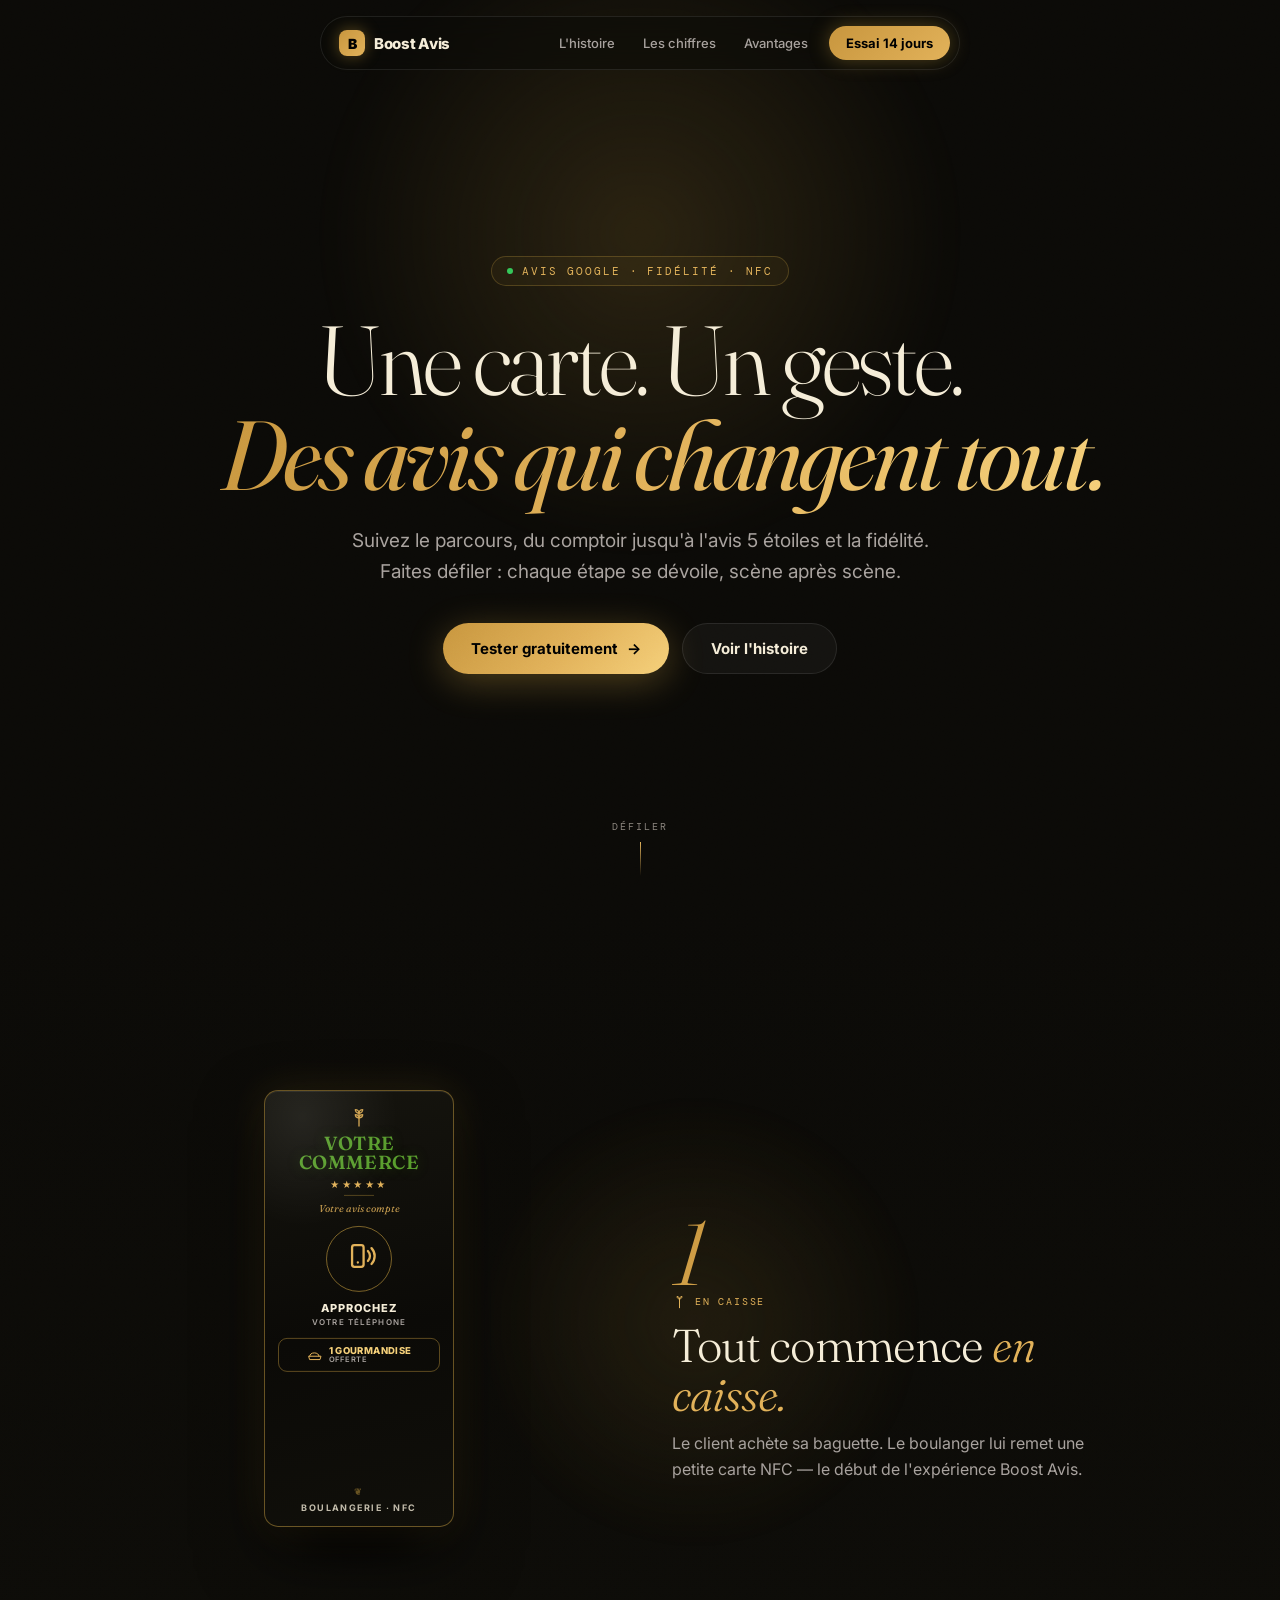
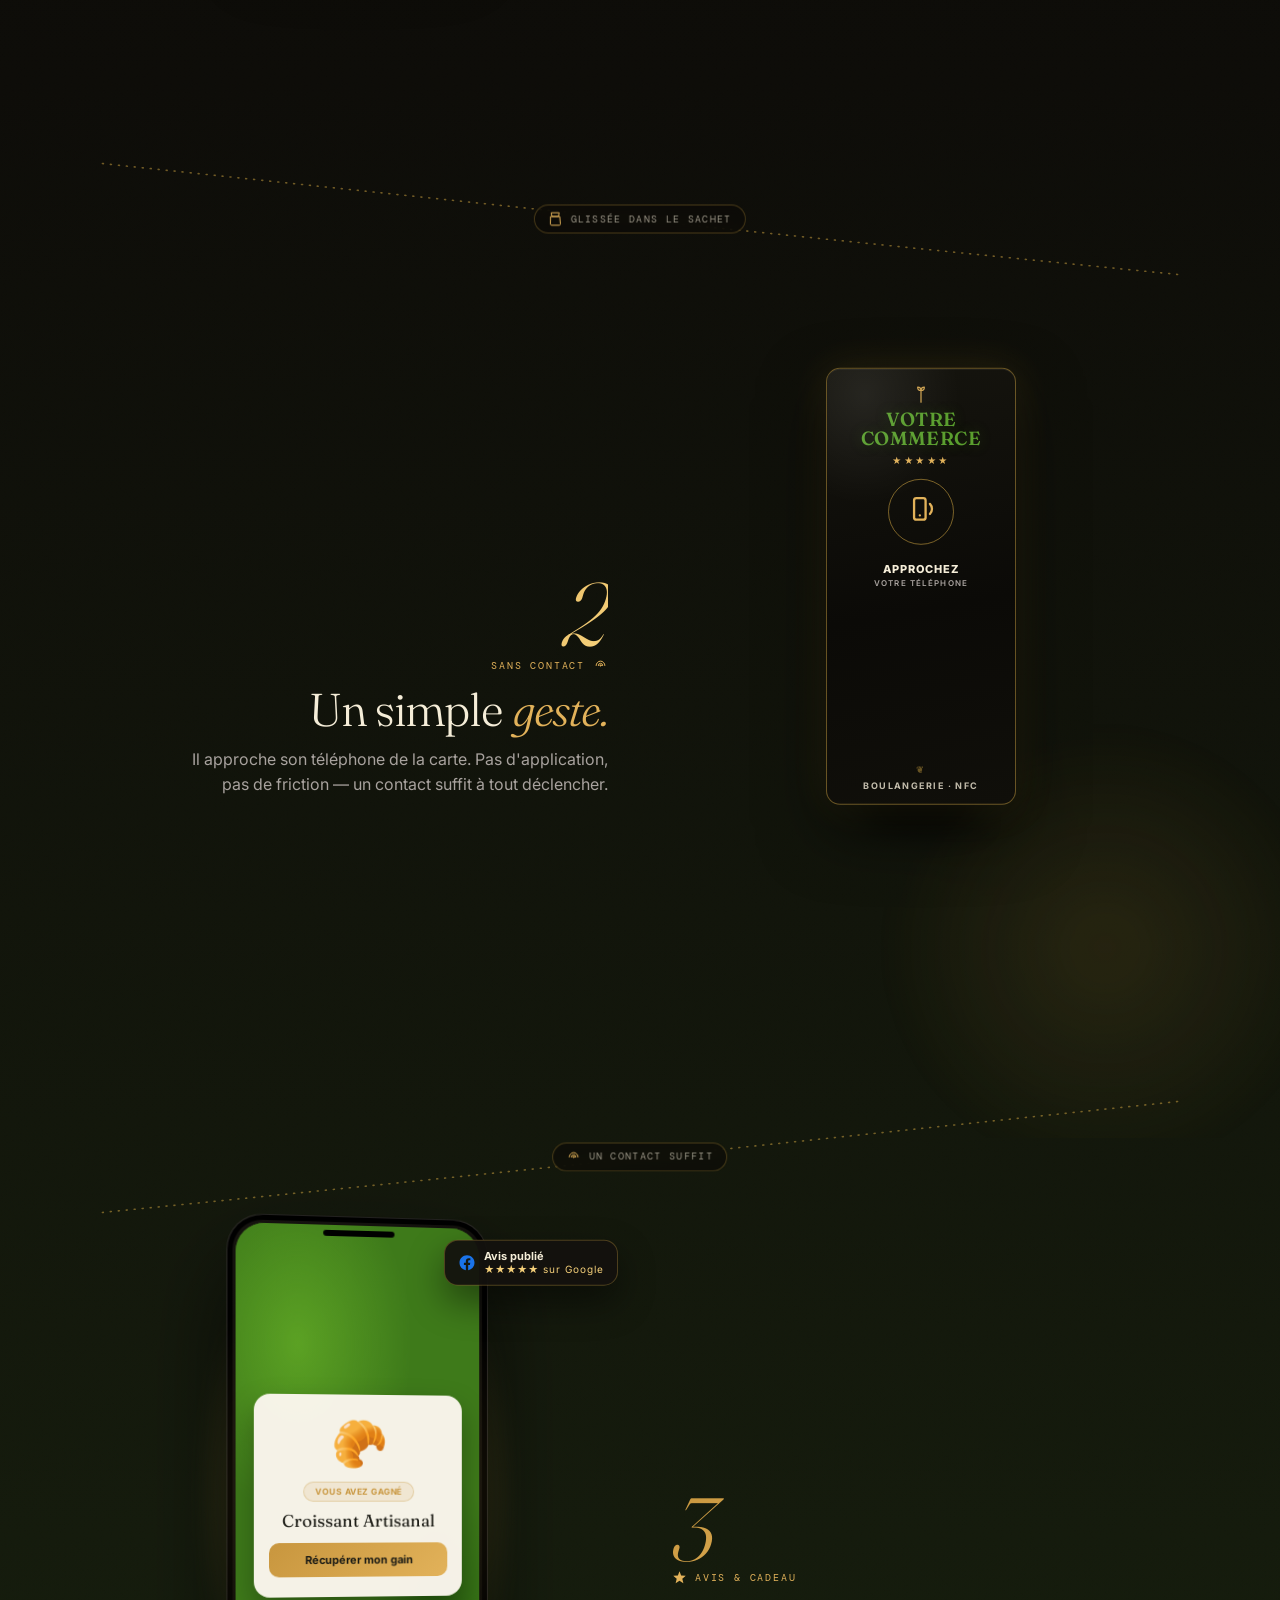
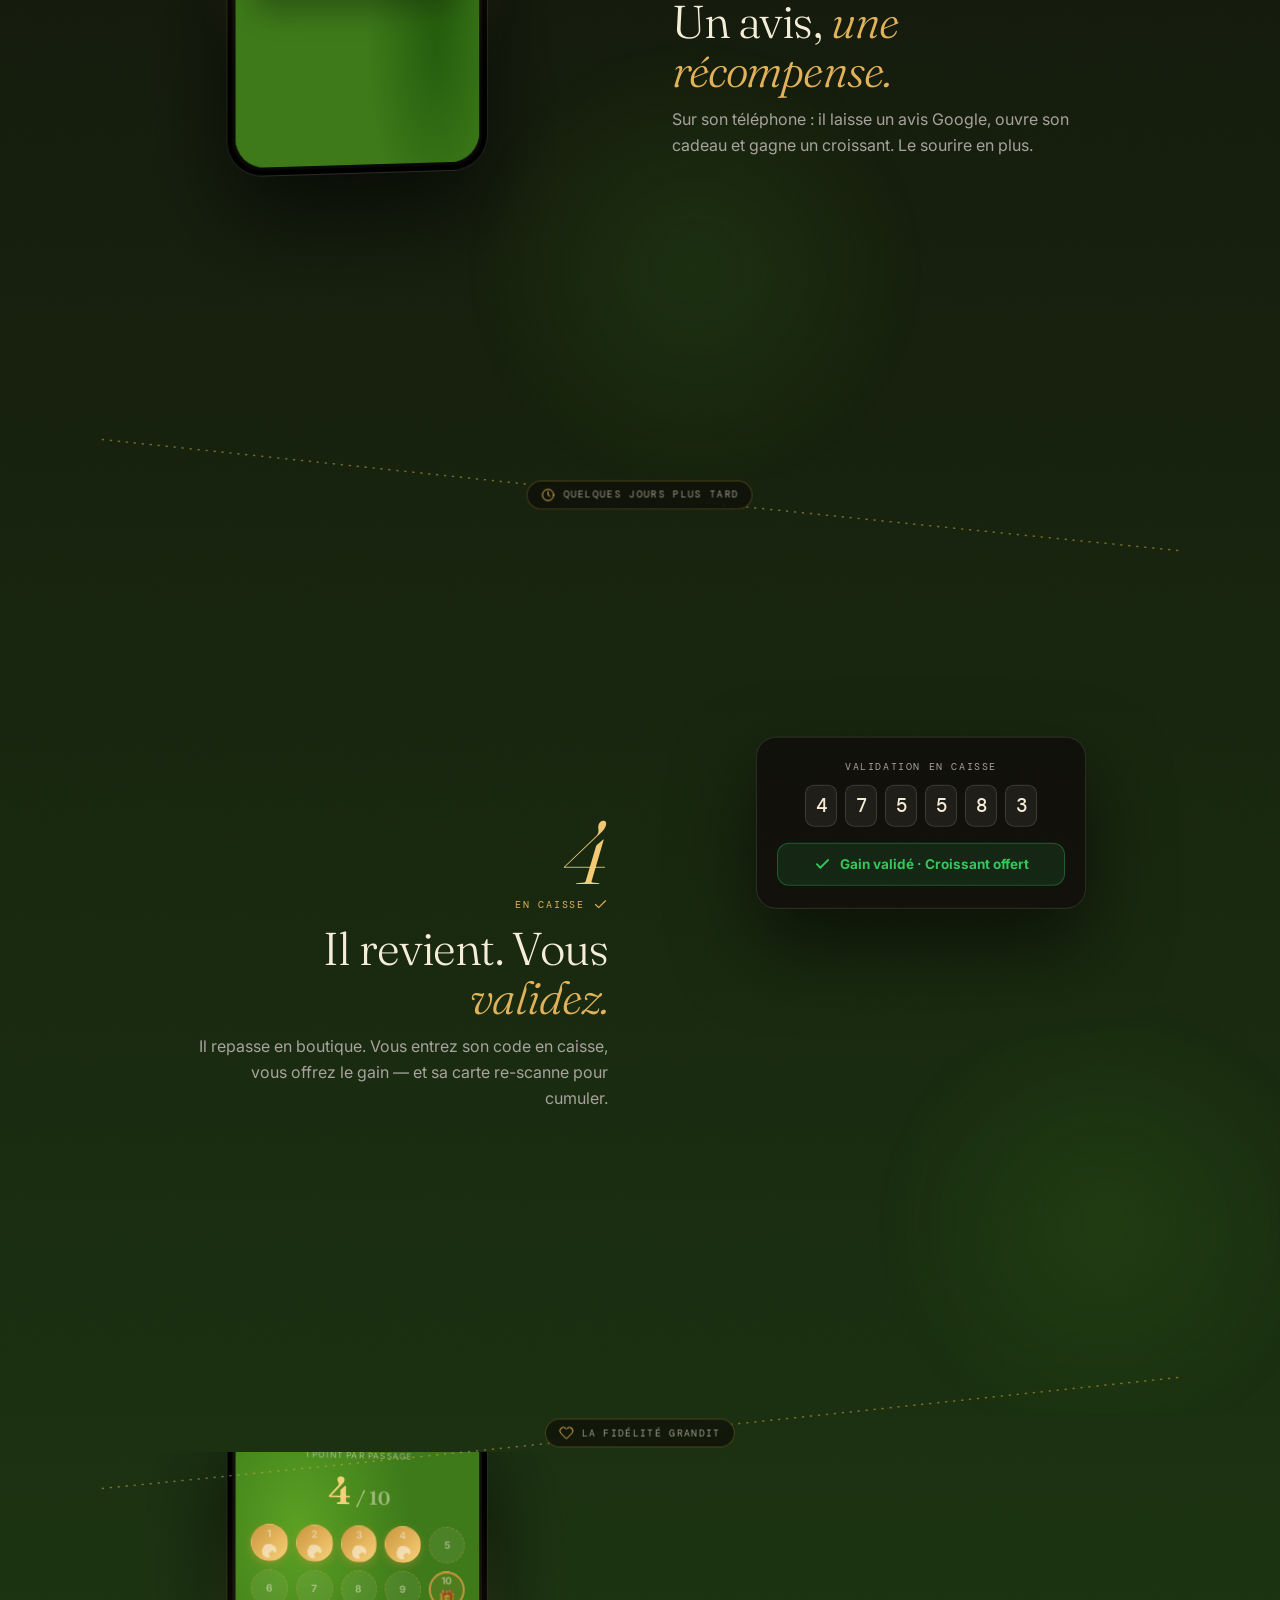
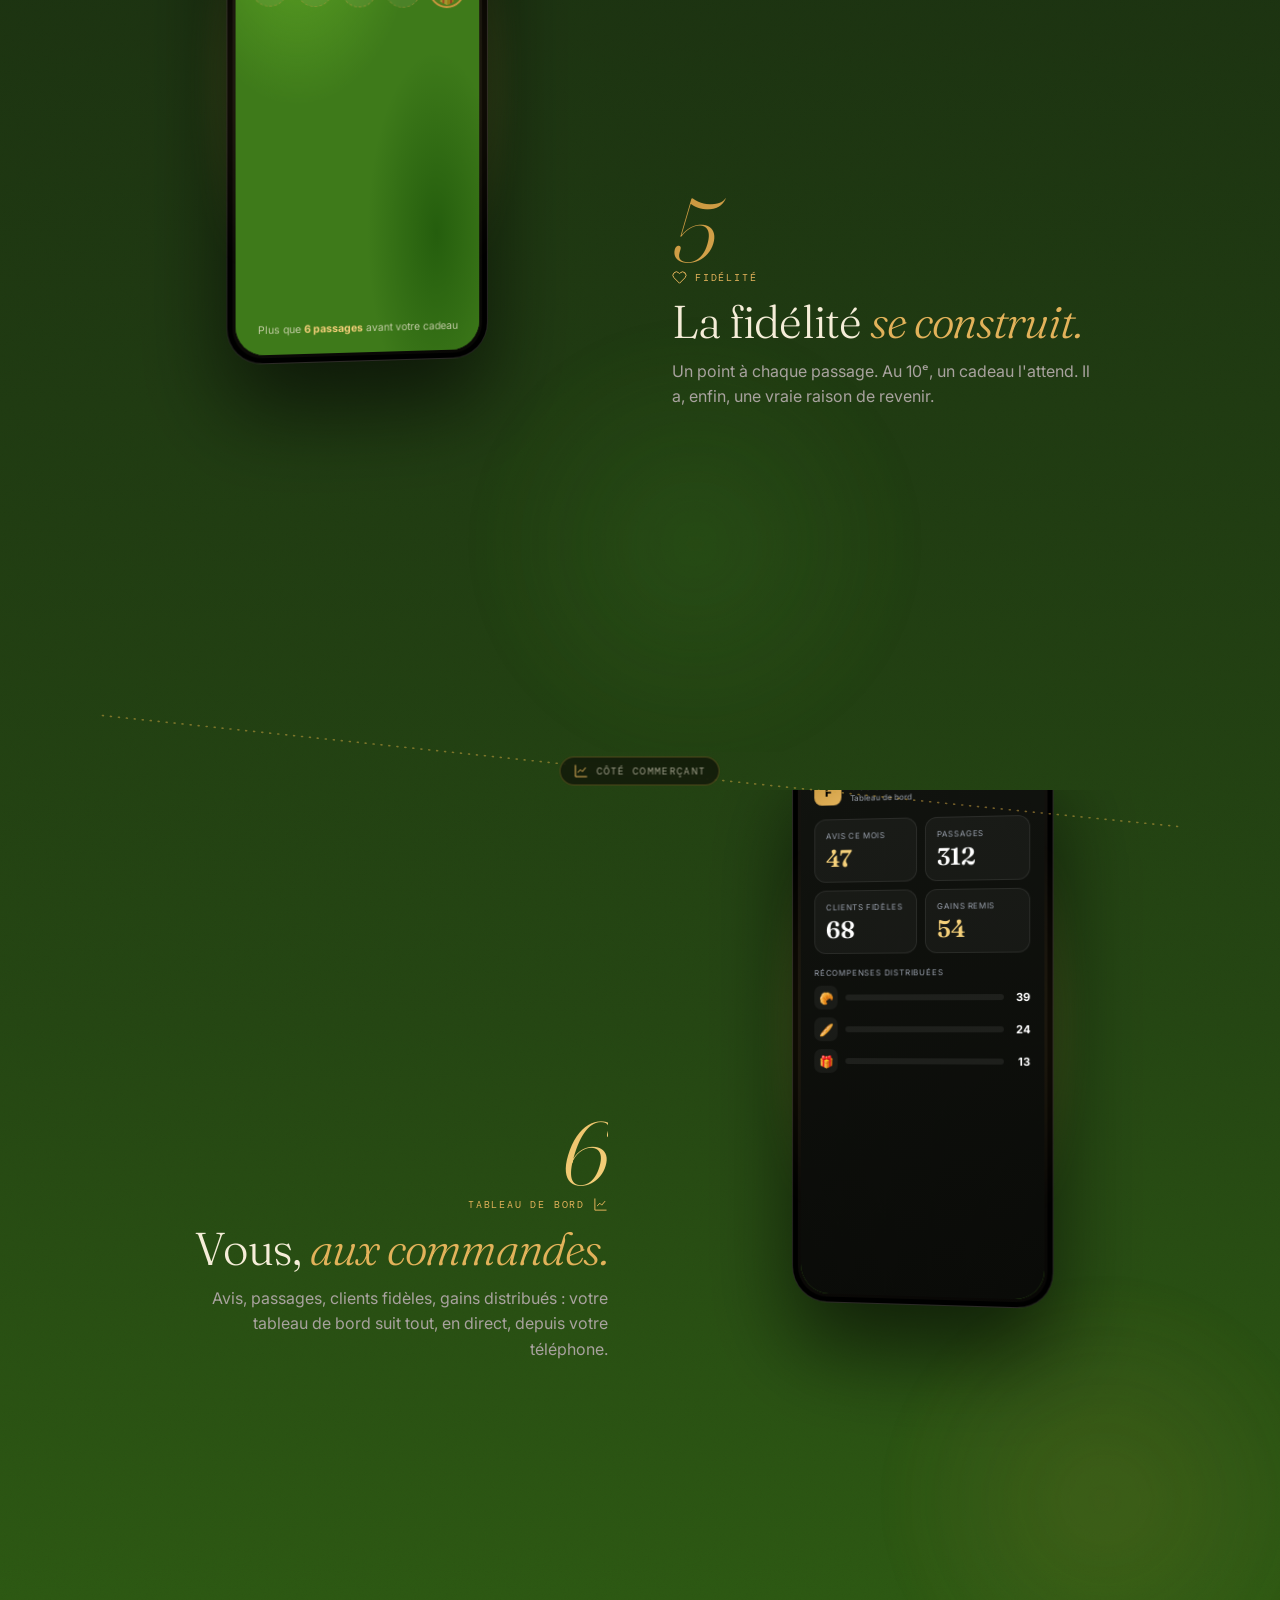
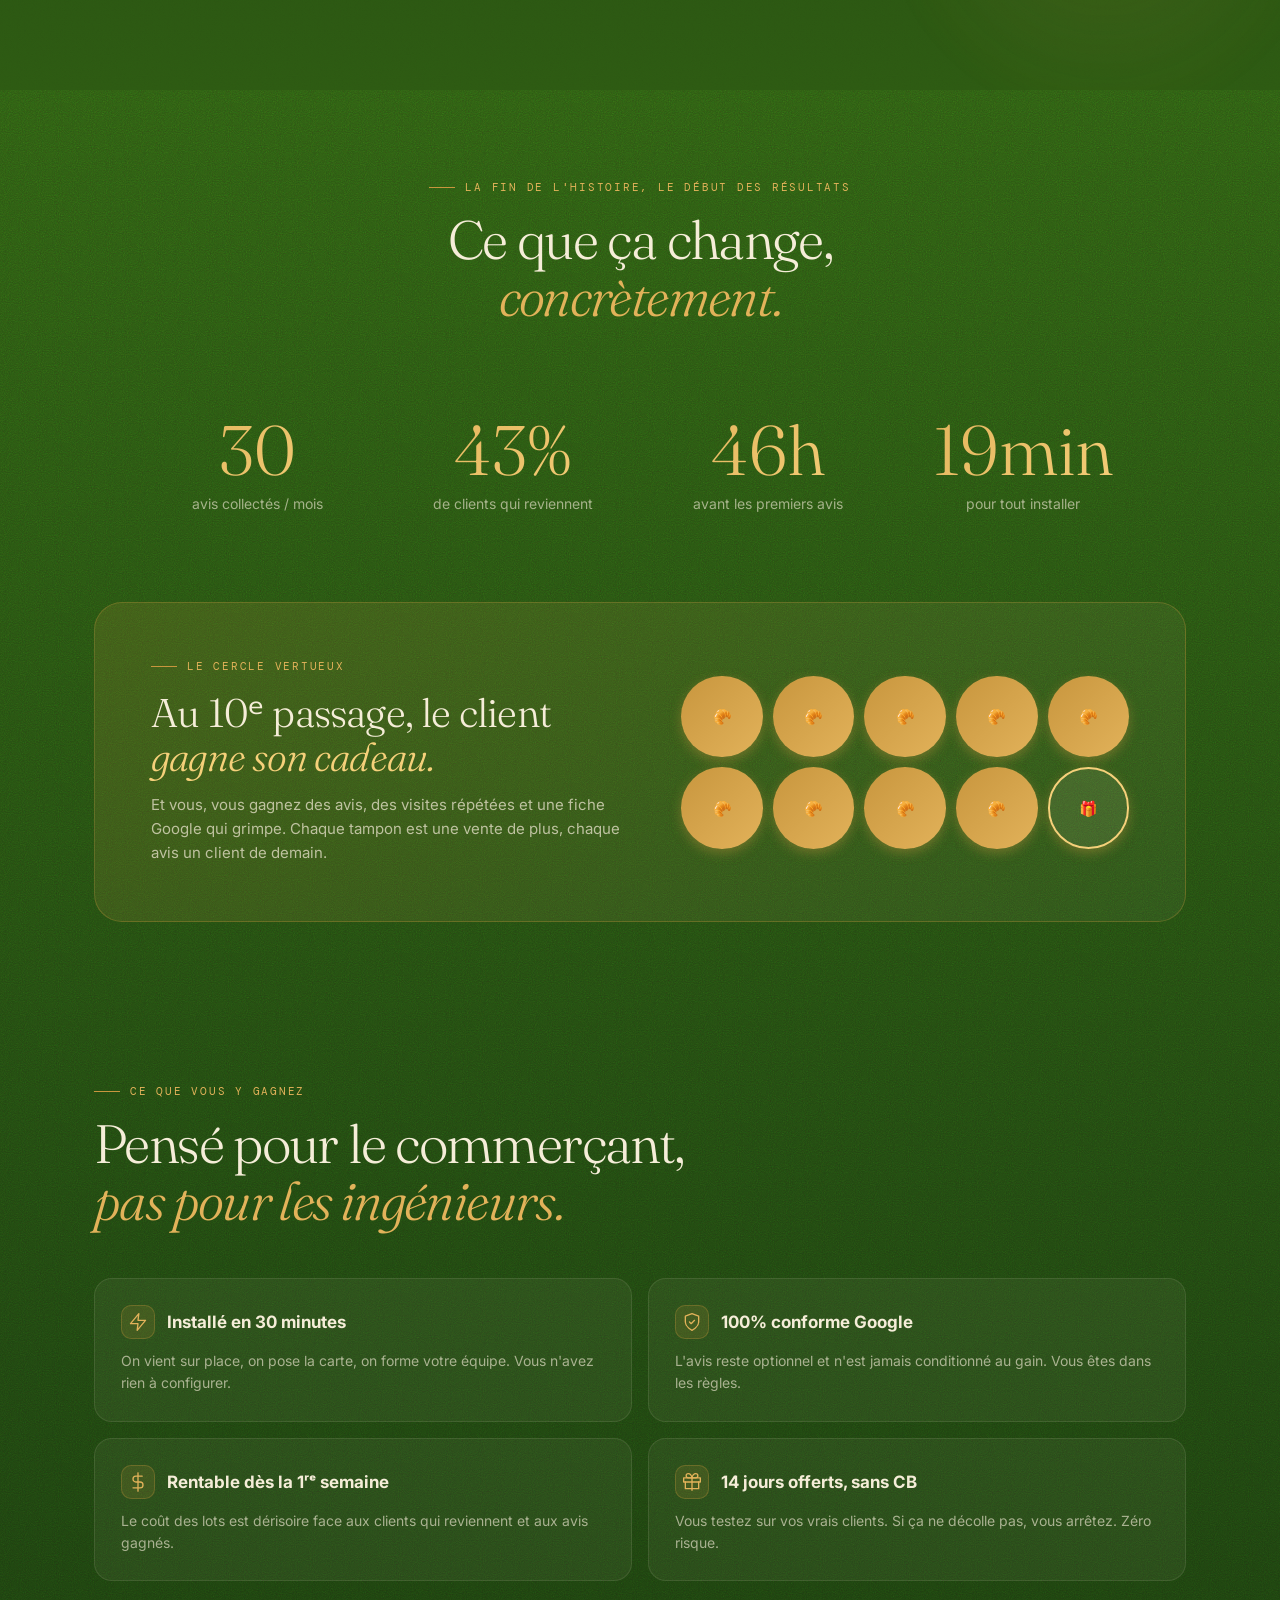
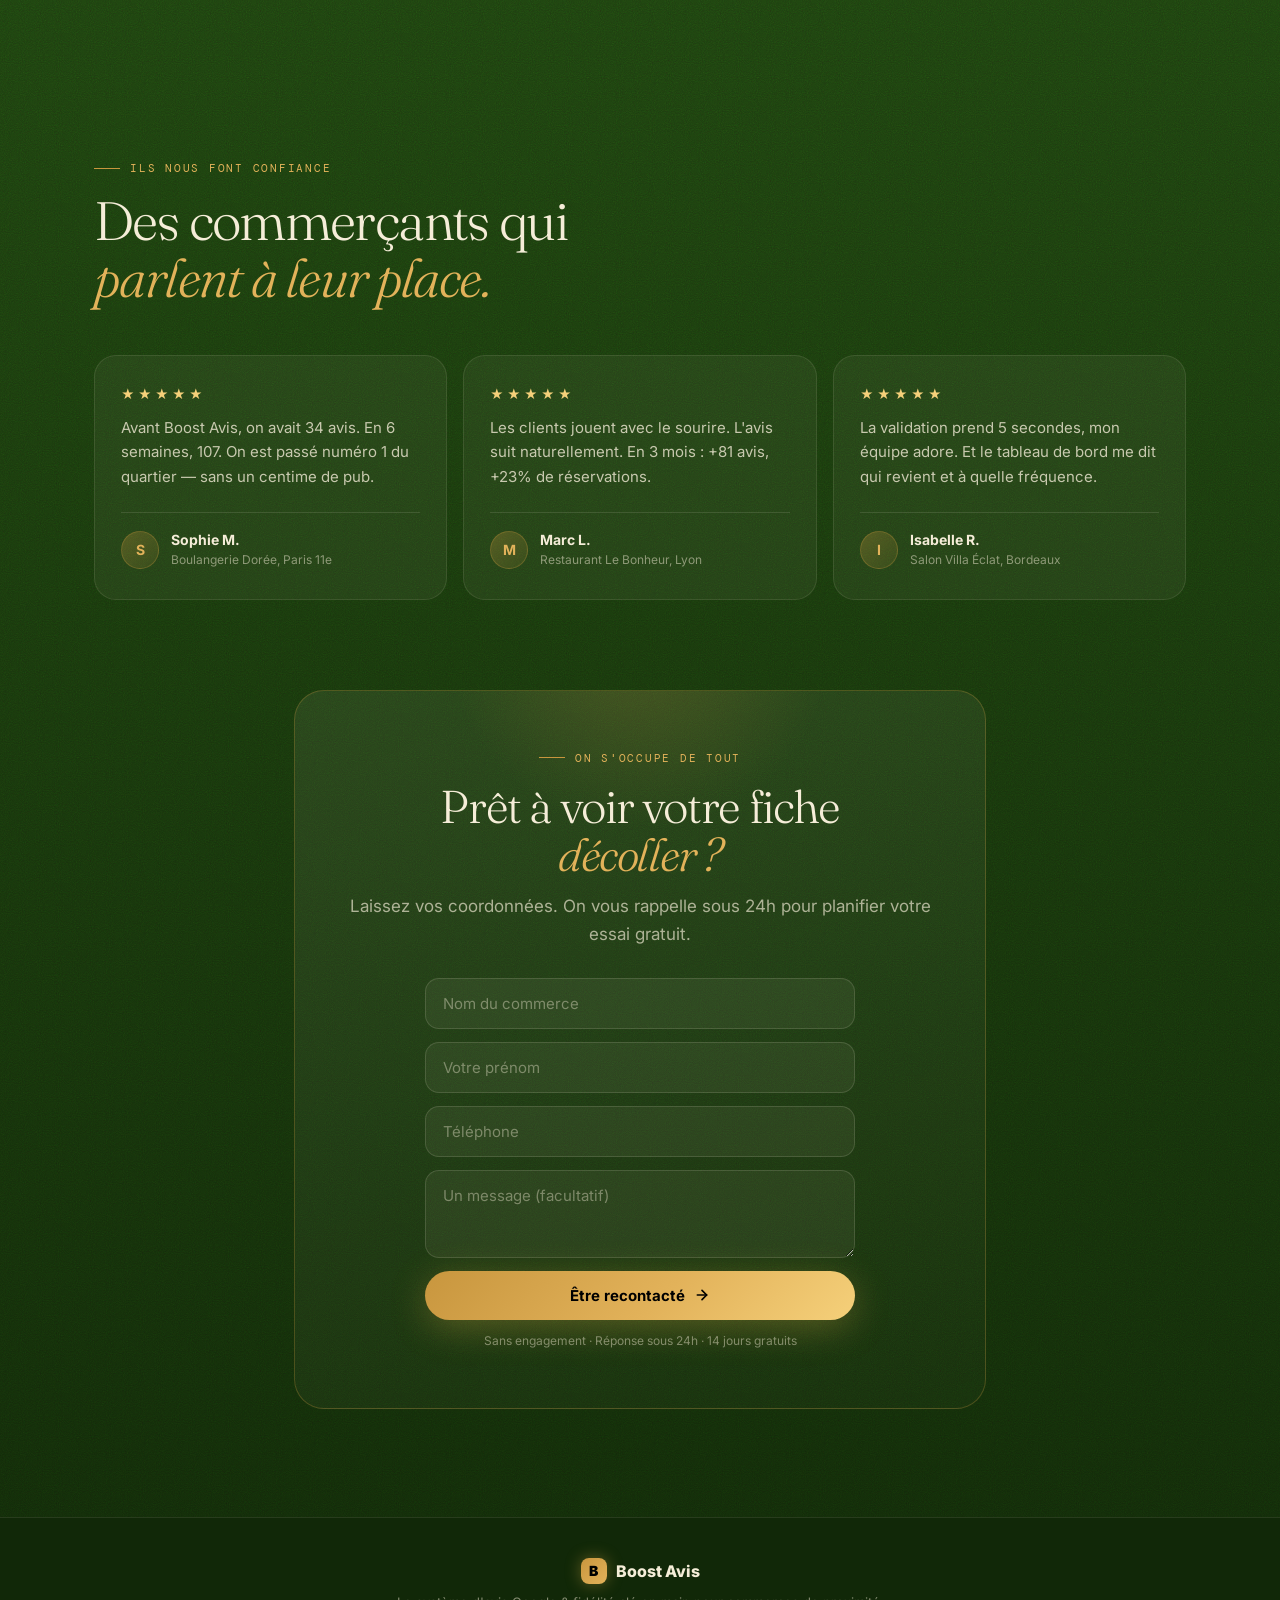
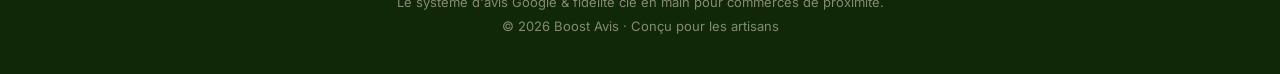
==== commit de1b5fb0: "Retour version zigzag simple (suppression scene parcours + illustrations)" ====
--- a/site-commerces-immersif.html
+++ b/site-commerces-immersif.html
@@ -209,45 +209,6 @@
 
 .halo{position:absolute;width:118%;height:118%;left:-9%;top:-9%;z-index:-1;border-radius:50%;background:radial-gradient(circle,rgba(212,168,67,.16),transparent 60%);filter:blur(8px)}
 
-/* ══════════════ SCÈNE PARCOURS — étapes 1→4 regroupées (auto-loop) ══════════════ */
-/* Plateau illustration N&B + téléphone qui avance dans les étapes */
-.stage{position:relative;width:min(440px,100%);aspect-ratio:1/1;border-radius:24px;overflow:hidden;
-  background:linear-gradient(160deg,#100f0a,#070604);border:1px solid rgba(245,237,216,.13);
-  box-shadow:0 40px 90px rgba(0,0,0,.55),inset 0 1px 0 rgba(255,255,255,.05)}
-.stage::after{content:'';position:absolute;inset:0;pointer-events:none;background:radial-gradient(120% 80% at 50% 0,rgba(212,168,67,.09),transparent 55%)}
-/* illustrations empilées, fondu enchaîné */
-.illus{position:absolute;inset:0;display:grid;place-items:center;opacity:0;transition:opacity .7s ease;padding:22px 22px 20px}
-.illus svg{width:100%;height:100%;overflow:visible}
-.illus .ink{stroke:rgba(245,237,216,.82);stroke-width:2;fill:none;stroke-linecap:round;stroke-linejoin:round}
-.illus .ink-d{stroke:rgba(245,237,216,.4);stroke-width:1.6;fill:none;stroke-linecap:round;stroke-linejoin:round}
-.illus .fillv{fill:rgba(245,237,216,.06)}
-.illus .nfc-c{fill:#E2B25A;stroke:#F5D07A;stroke-width:1.5}
-.illus .nfc-w{stroke:#1a1206;stroke-width:1.3;fill:none;stroke-linecap:round}
-.illus .gold{stroke:var(--gold2);fill:none;stroke-width:2;stroke-linecap:round;stroke-linejoin:round}
-.illus .goldf{fill:var(--gold2)}
-/* téléphone inset dans le plateau */
-.journey-phone{position:absolute;right:7%;bottom:6%;width:33%;aspect-ratio:9/19;border-radius:18px;background:linear-gradient(160deg,#15130f,#080705);padding:4px;border:1px solid rgba(255,255,255,.12);box-shadow:0 18px 40px rgba(0,0,0,.6);z-index:4}
-.journey-phone .pscreen{position:relative;width:100%;height:100%;border-radius:14px;overflow:hidden;background:#0b0a07}
-.jscr{position:absolute;inset:0;opacity:0;transition:opacity .55s ease;display:flex;flex-direction:column;align-items:center;justify-content:center;gap:5px;text-align:center;padding:8px;color:var(--cream)}
-.jscr .em{font-size:24px;line-height:1}
-.jscr .tt{font-size:7.5px;font-weight:700;line-height:1.2}
-.jscr .ss{font-size:6px;color:rgba(245,237,216,.6);letter-spacing:.04em}
-.jscr .stars{color:var(--gold3);font-size:8px;letter-spacing:1px}
-.jscr .code{font-family:'DM Mono',monospace;font-size:13px;font-weight:600;color:var(--gold3);letter-spacing:2px}
-.jscr-ok .em{color:var(--green-txt)}
-/* activation par étape */
-.journey[data-step="0"] .illus-0,.journey[data-step="1"] .illus-1,.journey[data-step="2"] .illus-2,.journey[data-step="3"] .illus-3{opacity:1}
-.journey[data-step="0"] .jscr-0,.journey[data-step="1"] .jscr-1,.journey[data-step="2"] .jscr-2,.journey[data-step="3"] .jscr-3{opacity:1}
-/* légendes qui changent par étape (empilées, hauteur fixe → pas de saut) */
-.jcaps{position:relative;min-height:clamp(168px,27vh,212px)}
-.jcap{position:absolute;inset:0;opacity:0;transform:translateY(10px);transition:opacity .55s ease,transform .55s ease}
-.journey[data-step="0"] .jcap-0,.journey[data-step="1"] .jcap-1,.journey[data-step="2"] .jcap-2,.journey[data-step="3"] .jcap-3{opacity:1;transform:none}
-/* puces de progression */
-.dots{display:flex;gap:9px;margin-top:20px}
-.dot{width:9px;height:9px;border-radius:50%;background:rgba(245,237,216,.25);border:1px solid rgba(245,237,216,.2);padding:0;cursor:pointer;transition:background .3s,transform .3s,box-shadow .3s}
-.dot.on{background:linear-gradient(135deg,var(--gold),var(--gold3));border-color:transparent;transform:scale(1.3);box-shadow:0 0 10px rgba(212,168,67,.5)}
-.dot:focus-visible{outline:2px solid var(--gold2);outline-offset:3px}
-
 /* ══════════════ ZONE 7 — IMPLANTÉE DANS LE SITE (marketing) ══════════════ */
 .warm{position:relative;z-index:2;background:linear-gradient(180deg,#2d5a12 0%,#1f4310 40%,#112808 100%)}
 .warm::before{content:'';position:absolute;inset:0;pointer-events:none;opacity:.5;mix-blend-mode:overlay;
@@ -368,121 +329,128 @@
 <!-- ════════ STORY : 6 SCÈNES EN ZIGZAG (lecture en S) ════════ -->
 <main class="story" id="story">
 
-  <!-- SCÈNE PARCOURS — étapes 1→4 réunies : téléphone + illustration N&B qui avancent en boucle -->
-  <section class="scene journey" id="parcours" data-step="0" aria-label="Le parcours, en 4 temps">
-    <div class="scene-glow g-gold" style="top:22%;left:34%"></div>
+  <!-- SCÈNE 1 — visuel à GAUCHE, texte à droite -->
+  <section class="scene" id="s1" aria-label="Temps 1 : la carte est remise en caisse">
+    <div class="scene-glow g-gold" style="top:18%;left:34%"></div>
     <div class="scene-row">
       <div class="scene-viz r d1" data-par="0.05">
-        <div class="stage" id="stage">
-
-          <!-- ÉTAPE 1 — comptoir : le boulanger remet l'article + la carte NFC (or) -->
-          <div class="illus illus-0">
-            <svg viewBox="0 0 200 160" aria-hidden="true">
-              <path class="ink-d" d="M16 146 H184"/>
-              <path class="ink fillv" d="M46 112 H170 V146 H46 Z"/><path class="ink" d="M46 112 H170"/>
-              <path class="ink fillv" d="M54 90 H84 V112 H54 Z"/><path class="ink-d" d="M58 97 H80 M58 103 H80"/><path class="ink" d="M62 90 V84 H72 V90"/>
-              <circle class="ink" cx="74" cy="60" r="11"/><path class="ink" d="M63 55 Q74 46 85 55"/>
-              <path class="ink" d="M60 112 Q58 84 74 79 Q90 84 88 100"/><path class="ink" d="M88 90 L110 84"/>
-              <circle class="ink" cx="150" cy="66" r="11"/><path class="ink" d="M150 77 V118"/><path class="ink" d="M150 90 L124 95"/>
-              <path class="ink fillv" d="M112 92 l15 -4 3 9 -15 4 Z"/><path class="ink-d" d="M116 92 l8 -2"/>
-              <g transform="rotate(-14 110 78)"><rect class="nfc-c" x="100" y="64" width="20" height="28" rx="3"/><path class="nfc-w" d="M106 78 a4 4 0 0 1 8 0 M108 82 a2.3 2.3 0 0 1 4 0"/></g>
-            </svg>
-          </div>
-
-          <!-- ÉTAPE 2 — le geste : main + téléphone approchés de la carte NFC (or) -->
-          <div class="illus illus-1">
-            <svg viewBox="0 0 200 160" aria-hidden="true">
-              <path class="ink-d" d="M16 146 H184"/>
-              <rect class="ink fillv" x="44" y="52" width="46" height="80" rx="9"/><path class="ink-d" d="M60 60 H74"/>
-              <path class="ink" d="M44 120 q-14 4 -18 18 M48 132 q-8 2 -10 12"/>
-              <g transform="rotate(12 140 80)"><rect class="nfc-c" x="126" y="60" width="30" height="42" rx="5"/><path class="nfc-w" d="M135 80 a7 7 0 0 1 13 0 M138 86 a4 4 0 0 1 7 0"/></g>
-              <path class="gold" d="M96 70 q10 10 0 20 M104 64 q16 16 0 32"/>
-              <path class="goldf" d="M110 38 l2.4 5 5 .6 -3.7 3.6 1 5.2 -4.7-2.6 -4.7 2.6 1-5.2 -3.7-3.6 5-.6 Z"/>
-            </svg>
-          </div>
-
-          <!-- ÉTAPE 3 — le client content avec son téléphone (avis + cadeau) -->
-          <div class="illus illus-2">
-            <svg viewBox="0 0 200 160" aria-hidden="true">
-              <path class="ink-d" d="M16 146 H184"/>
-              <circle class="ink" cx="92" cy="56" r="13"/><path class="ink" d="M86 58 q6 6 12 0"/><path class="ink-d" d="M87 52 h.01 M97 52 h.01"/>
-              <path class="ink" d="M74 124 Q72 86 92 80 Q112 86 110 124"/>
-              <path class="ink" d="M110 96 L128 80"/><rect class="ink fillv" x="124" y="58" width="26" height="40" rx="5" transform="rotate(14 137 78)"/>
-              <g transform="rotate(14 137 78)"><path class="goldf" d="M137 66 l1.7 3.5 3.8.5 -2.8 2.6 .7 3.8 -3.4-1.9 -3.4 1.9 .7-3.8 -2.8-2.6 3.8-.5 Z"/></g>
-              <path class="gold" d="M150 44 q10 -2 12 -12 M156 54 q12 0 16 -10"/>
-            </svg>
-          </div>
-
-          <!-- ÉTAPE 4 — retour en caisse : validation, la carte re-scanne (or) -->
-          <div class="illus illus-3">
-            <svg viewBox="0 0 200 160" aria-hidden="true">
-              <path class="ink-d" d="M16 146 H184"/>
-              <path class="ink fillv" d="M46 112 H170 V146 H46 Z"/><path class="ink" d="M46 112 H170"/>
-              <rect class="ink fillv" x="92" y="98" width="26" height="14" rx="3"/><path class="ink-d" d="M97 105 H113"/>
-              <circle class="ink" cx="74" cy="60" r="11"/><path class="ink" d="M63 55 Q74 46 85 55"/><path class="ink" d="M60 112 Q58 84 74 79 Q90 84 88 100"/>
-              <circle class="ink" cx="150" cy="66" r="11"/><path class="ink" d="M150 77 V118"/><path class="ink" d="M150 92 L120 100"/>
-              <g transform="rotate(-20 110 98)"><rect class="nfc-c" x="102" y="86" width="18" height="24" rx="3"/><path class="nfc-w" d="M107 98 a3.4 3.4 0 0 1 7 0"/></g>
-              <path class="gold" d="M150 44 l5 6 9 -12"/>
-              <circle class="gold" cx="157" cy="42" r="13"/>
-            </svg>
-          </div>
-
-          <!-- TÉLÉPHONE qui change d'écran selon l'étape -->
-          <div class="journey-phone"><div class="pscreen">
-            <div class="jscr jscr-0"><div class="em">⌁</div><div class="ss">Prêt à scanner</div></div>
-            <div class="jscr jscr-1"><div class="gbg"></div><div class="stars">★★★★★</div><div class="tt">Un cadeau<br>vous attend</div></div>
-            <div class="jscr jscr-2"><div class="gbg"></div><div class="em">🥐</div><div class="tt">Croissant offert</div></div>
-            <div class="jscr jscr-3 jscr-ok"><div class="gbg"></div><div class="em">✓</div><div class="code">475583</div></div>
-          </div></div>
-
-        </div>
-      </div>
-
+        <div class="nfc-wrap"><div class="nfc float">
+          <svg class="nfc-wheat" width="22" height="22" viewBox="0 0 24 24" fill="none" stroke="currentColor" stroke-width="1.5" stroke-linecap="round" stroke-linejoin="round"><path d="M12 22V8"/><path d="M12 8c0-2 1.5-4 4-4 0 2-1.5 4-4 4z"/><path d="M12 8c0-2-1.5-4-4-4 0 2 1.5 4 4 4z"/><path d="M12 13c0-2 1.5-3.5 4-3.5 0 2-1.5 3.5-4 3.5z"/><path d="M12 13c0-2-1.5-3.5-4-3.5 0 2 1.5 3.5 4 3.5z"/></svg>
+          <div class="nfc-name">VOTRE<br>COMMERCE</div>
+          <div class="nfc-stars">★★★★★</div>
+          <div class="nfc-slogan">Votre avis compte</div>
+          <div class="nfc-ring"><svg viewBox="0 0 24 24" fill="none" stroke="currentColor" stroke-width="1.6" stroke-linecap="round" stroke-linejoin="round"><rect x="7" y="3" width="8" height="15" rx="1.6"/><path d="M11 15h.01"/><path d="M18 7a5 5 0 0 1 0 7"/><path d="M20.5 5a8 8 0 0 1 0 11"/></svg></div>
+          <div class="nfc-approach">APPROCHEZ<span>VOTRE TÉLÉPHONE</span></div>
+          <div class="nfc-offer"><svg viewBox="0 0 24 24" fill="none" stroke="currentColor" stroke-width="1.5" stroke-linecap="round" stroke-linejoin="round"><path d="M4 14c0-3 3-5 7-5s7 2 7 5"/><path d="M3 14h18l-1.5 5h-15z"/></svg><b>1 GOURMANDISE<span>OFFERTE</span></b></div>
+          <div class="nfc-foot">Boulangerie · NFC</div>
+        </div></div>
+      </div>
       <div class="copy r d2">
-        <div class="jcaps">
-          <div class="jcap jcap-0">
-            <span class="num">1</span>
-            <span class="ico"><svg viewBox="0 0 24 24" fill="none" stroke="currentColor" stroke-width="1.6" stroke-linecap="round" stroke-linejoin="round"><path d="M12 22V8"/><path d="M12 8c0-2 1.5-4 4-4 0 2-1.5 4-4 4z"/><path d="M12 8c0-2-1.5-4-4-4 0 2 1.5 4 4 4z"/></svg> En caisse</span>
-            <h2>Tout commence <em>en caisse.</em></h2>
-            <p>Le client paie sa baguette. Le boulanger lui tend son article et une petite carte NFC — l'expérience commence.</p>
-          </div>
-          <div class="jcap jcap-1">
-            <span class="num">2</span>
-            <span class="ico"><svg viewBox="0 0 24 24" fill="none" stroke="currentColor" stroke-width="1.6" stroke-linecap="round" stroke-linejoin="round"><path d="M5 12a7 7 0 0 1 14 0"/><path d="M8.5 12a3.5 3.5 0 0 1 7 0"/><circle cx="12" cy="12" r="1"/></svg> Sans contact</span>
-            <h2>Un simple <em>geste.</em></h2>
-            <p>Il approche son téléphone de la carte. Aucune application : un contact suffit à ouvrir la page.</p>
-          </div>
-          <div class="jcap jcap-2">
-            <span class="num">3</span>
-            <span class="ico"><svg viewBox="0 0 24 24" fill="currentColor"><path d="M12 2l2.6 6.9L22 9.2l-5.5 4.7L18.2 21 12 17l-6.2 4 1.7-7.1L2 9.2l7.4-.3z"/></svg> Avis &amp; cadeau</span>
-            <h2>Un avis, <em>une récompense.</em></h2>
-            <p>Il laisse un avis Google, ouvre son cadeau et gagne un croissant. Le sourire en plus.</p>
-          </div>
-          <div class="jcap jcap-3">
-            <span class="num">4</span>
-            <span class="ico"><svg viewBox="0 0 24 24" fill="none" stroke="currentColor" stroke-width="1.8" stroke-linecap="round" stroke-linejoin="round"><polyline points="20 6 9 17 4 12"/></svg> Retour en caisse</span>
-            <h2>Il revient. Vous <em>validez.</em></h2>
-            <p>Vous entrez son code, vous offrez le gain — et sa carte re-scanne pour cumuler sa fidélité.</p>
+        <span class="num">1</span>
+        <span class="ico"><svg viewBox="0 0 24 24" fill="none" stroke="currentColor" stroke-width="1.6" stroke-linecap="round" stroke-linejoin="round"><path d="M12 22V8"/><path d="M12 8c0-2 1.5-4 4-4 0 2-1.5 4-4 4z"/><path d="M12 8c0-2-1.5-4-4-4 0 2 1.5 4 4 4z"/></svg> En caisse</span>
+        <h2>Tout commence <em>en caisse.</em></h2>
+        <p>Le client achète sa baguette. Le boulanger lui remet une petite carte NFC — le début de l'expérience Boost Avis.</p>
+      </div>
+    </div>
+  </section>
+
+  <div class="connector" aria-hidden="true">
+    <svg class="line" viewBox="0 0 100 100" preserveAspectRatio="none"><path d="M8 6 C 40 40 60 62 92 94"/></svg>
+    <span class="knob"><svg viewBox="0 0 24 24" fill="none" stroke="currentColor" stroke-width="1.6" stroke-linecap="round" stroke-linejoin="round"><path d="M6 2h12l-1 6H7z"/><path d="M5 8h14l1 12a2 2 0 0 1-2 2H6a2 2 0 0 1-2-2z"/></svg><span>Glissée dans le sachet</span></span>
+  </div>
+
+  <!-- SCÈNE 2 — visuel à DROITE, texte à gauche -->
+  <section class="scene alt" id="s2" aria-label="Temps 2 : le scan">
+    <div class="scene-glow g-gold" style="top:50%;left:66%"></div>
+    <div class="scene-row">
+      <div class="scene-viz r d1" data-par="0.06">
+        <div class="nfc-wrap"><div class="nfc float">
+          <svg class="nfc-wheat" width="20" height="20" viewBox="0 0 24 24" fill="none" stroke="currentColor" stroke-width="1.5" stroke-linecap="round" stroke-linejoin="round"><path d="M12 22V8"/><path d="M12 8c0-2 1.5-4 4-4 0 2-1.5 4-4 4z"/><path d="M12 8c0-2-1.5-4-4-4 0 2 1.5 4 4 4z"/></svg>
+          <div class="nfc-name">VOTRE<br>COMMERCE</div>
+          <div class="nfc-stars">★★★★★</div>
+          <div class="nfc-ring" style="margin-top:8px"><svg viewBox="0 0 24 24" fill="none" stroke="currentColor" stroke-width="1.6" stroke-linecap="round" stroke-linejoin="round"><rect x="7" y="3" width="8" height="15" rx="1.6"/><path d="M11 15h.01"/><path d="M18 7a5 5 0 0 1 0 7"/></svg></div>
+          <div class="nfc-approach" style="margin-top:8px">APPROCHEZ<span>VOTRE TÉLÉPHONE</span></div>
+          <div class="nfc-foot">Boulangerie · NFC</div>
+          <div class="scan-pulse"></div>
+        </div></div>
+      </div>
+      <div class="copy r d2">
+        <span class="num">2</span>
+        <span class="ico"><svg viewBox="0 0 24 24" fill="none" stroke="currentColor" stroke-width="1.6" stroke-linecap="round" stroke-linejoin="round"><path d="M5 12a7 7 0 0 1 14 0"/><path d="M8.5 12a3.5 3.5 0 0 1 7 0"/><circle cx="12" cy="12" r="1"/></svg> Sans contact</span>
+        <h2>Un simple <em>geste.</em></h2>
+        <p>Il approche son téléphone de la carte. Pas d'application, pas de friction — un contact suffit à tout déclencher.</p>
+      </div>
+    </div>
+  </section>
+
+  <div class="connector" aria-hidden="true">
+    <svg class="line" viewBox="0 0 100 100" preserveAspectRatio="none"><path d="M92 6 C 60 40 40 62 8 94"/></svg>
+    <span class="knob"><svg viewBox="0 0 24 24" fill="none" stroke="currentColor" stroke-width="1.6" stroke-linecap="round" stroke-linejoin="round"><path d="M5 12a7 7 0 0 1 14 0"/><path d="M8.5 12a3.5 3.5 0 0 1 7 0"/><circle cx="12" cy="12" r="1"/></svg><span>Un contact suffit</span></span>
+  </div>
+
+  <!-- SCÈNE 3 — visuel à GAUCHE -->
+  <section class="scene" id="s3" aria-label="Temps 3 : avis et récompense">
+    <div class="scene-glow g-green" style="top:48%;left:34%"></div>
+    <div class="scene-row">
+      <div class="scene-viz r d1" data-par="0.05">
+        <div class="device">
+          <div class="halo"></div>
+          <div class="screen"><div class="gbg"></div>
+            <div class="rw"><div class="rw-card">
+              <span class="rw-emo">🥐</span>
+              <span class="rw-badge">Vous avez gagné</span>
+              <div class="rw-name">Croissant Artisanal</div>
+              <div class="rw-btn">Récupérer mon gain</div>
+            </div></div>
           </div>
         </div>
-        <div class="dots" role="tablist" aria-label="Étapes du parcours">
-          <button class="dot on" type="button" data-step="0" aria-label="Étape 1 : en caisse"></button>
-          <button class="dot" type="button" data-step="1" aria-label="Étape 2 : sans contact"></button>
-          <button class="dot" type="button" data-step="2" aria-label="Étape 3 : avis et cadeau"></button>
-          <button class="dot" type="button" data-step="3" aria-label="Étape 4 : retour en caisse"></button>
+        <div class="chip">
+          <svg viewBox="0 0 24 24"><path d="M22 12.06C22 6.5 17.52 2 12 2S2 6.5 2 12.06c0 5 3.66 9.15 8.44 9.94v-7H7.9v-2.9h2.54V9.85c0-2.5 1.49-3.89 3.78-3.89 1.09 0 2.23.2 2.23.2v2.46h-1.26c-1.24 0-1.63.77-1.63 1.56v1.88h2.78l-.45 2.9h-2.33v7C18.34 21.21 22 17.06 22 12.06z" fill="#1a73e8"/></svg>
+          <div class="x"><b>Avis publié</b><i>★★★★★ sur Google</i></div>
         </div>
+      </div>
+      <div class="copy r d2">
+        <span class="num">3</span>
+        <span class="ico"><svg viewBox="0 0 24 24" fill="currentColor"><path d="M12 2l2.6 6.9L22 9.2l-5.5 4.7L18.2 21 12 17l-6.2 4 1.7-7.1L2 9.2l7.4-.3z"/></svg> Avis &amp; cadeau</span>
+        <h2>Un avis, <em>une récompense.</em></h2>
+        <p>Sur son téléphone : il laisse un avis Google, ouvre son cadeau et gagne un croissant. Le sourire en plus.</p>
       </div>
     </div>
   </section>
 
   <div class="connector" aria-hidden="true">
     <svg class="line" viewBox="0 0 100 100" preserveAspectRatio="none"><path d="M8 6 C 40 40 60 62 92 94"/></svg>
+    <span class="knob"><svg viewBox="0 0 24 24" fill="none" stroke="currentColor" stroke-width="1.6" stroke-linecap="round" stroke-linejoin="round"><circle cx="12" cy="12" r="9"/><path d="M12 7v5l3 2"/></svg><span>Quelques jours plus tard</span></span>
+  </div>
+
+  <!-- SCÈNE 4 — visuel à DROITE -->
+  <section class="scene alt" id="s4" aria-label="Temps 4 : validation en caisse">
+    <div class="scene-glow g-green" style="top:50%;left:66%"></div>
+    <div class="scene-row">
+      <div class="scene-viz r d1" data-par="0.04">
+        <div class="vendor">
+          <div class="vh">Validation en caisse</div>
+          <div class="vcode"><span>4</span><span>7</span><span>5</span><span>5</span><span>8</span><span>3</span></div>
+          <div class="vok"><svg viewBox="0 0 24 24" fill="none" stroke="currentColor" stroke-width="2.6" stroke-linecap="round" stroke-linejoin="round"><polyline points="20 6 9 17 4 12"/></svg> Gain validé · Croissant offert</div>
+        </div>
+      </div>
+      <div class="copy r d2">
+        <span class="num">4</span>
+        <span class="ico"><svg viewBox="0 0 24 24" fill="none" stroke="currentColor" stroke-width="1.8" stroke-linecap="round" stroke-linejoin="round"><polyline points="20 6 9 17 4 12"/></svg> En caisse</span>
+        <h2>Il revient. Vous <em>validez.</em></h2>
+        <p>Il repasse en boutique. Vous entrez son code en caisse, vous offrez le gain — et sa carte re-scanne pour cumuler.</p>
+      </div>
+    </div>
+  </section>
+
+  <div class="connector" aria-hidden="true">
+    <svg class="line" viewBox="0 0 100 100" preserveAspectRatio="none"><path d="M92 6 C 60 40 40 62 8 94"/></svg>
     <span class="knob"><svg viewBox="0 0 24 24" fill="none" stroke="currentColor" stroke-width="1.6" stroke-linecap="round" stroke-linejoin="round"><path d="M20.84 4.6a5.5 5.5 0 0 0-7.78 0L12 5.67l-1.06-1.07a5.5 5.5 0 1 0-7.78 7.78L12 21.23l8.84-8.85a5.5 5.5 0 0 0 0-7.78z"/></svg><span>La fidélité grandit</span></span>
   </div>
 
-  <!-- SCÈNE 5 — fidélité (visuel à DROITE) -->
-  <section class="scene alt" id="s5" aria-label="Temps 5 : carte de fidélité">
-    <div class="scene-glow g-green" style="top:48%;left:66%"></div>
+  <!-- SCÈNE 5 — visuel à GAUCHE -->
+  <section class="scene" id="s5" aria-label="Temps 5 : carte de fidélité">
+    <div class="scene-glow g-green" style="top:48%;left:34%"></div>
     <div class="scene-row">
       <div class="scene-viz r d1" data-par="0.05">
         <div class="device">
@@ -511,13 +479,13 @@
   </section>
 
   <div class="connector" aria-hidden="true">
-    <svg class="line" viewBox="0 0 100 100" preserveAspectRatio="none"><path d="M92 6 C 60 40 40 62 8 94"/></svg>
+    <svg class="line" viewBox="0 0 100 100" preserveAspectRatio="none"><path d="M8 6 C 40 40 60 62 92 94"/></svg>
     <span class="knob"><svg viewBox="0 0 24 24" fill="none" stroke="currentColor" stroke-width="1.6" stroke-linecap="round" stroke-linejoin="round"><path d="M3 3v18h18"/><path d="M7 14l4-4 3 3 5-6"/></svg><span>Côté commerçant</span></span>
   </div>
 
-  <!-- SCÈNE 6 — tableau de bord (visuel à GAUCHE) -->
-  <section class="scene" id="s6" aria-label="Temps 6 : tableau de bord">
-    <div class="scene-glow g-gold" style="top:50%;left:34%"></div>
+  <!-- SCÈNE 6 — visuel à DROITE -->
+  <section class="scene alt" id="s6" aria-label="Temps 6 : tableau de bord">
+    <div class="scene-glow g-gold" style="top:50%;left:66%"></div>
     <div class="scene-row">
       <div class="scene-viz r d1" data-par="0.04">
         <div class="device">
@@ -667,26 +635,6 @@
     setTimeout(tick,450);
   }
 
-  /* ── Scène parcours : téléphone + illustration qui avancent en boucle ── */
-  const journey=document.getElementById('parcours');
-  if(journey){
-    const dots=[...journey.querySelectorAll('.dot')];
-    let jstep=0, jtimer=null, jvisible=false;
-    function setStep(n){
-      jstep=((n%4)+4)%4;
-      journey.dataset.step=jstep;
-      dots.forEach((d,i)=>d.classList.toggle('on', i===jstep));
-    }
-    function jStart(){ if(reduce) return; jStop(); jtimer=setInterval(()=>setStep(jstep+1), 3400); }
-    function jStop(){ if(jtimer){ clearInterval(jtimer); jtimer=null; } }
-    dots.forEach((d,i)=>d.addEventListener('click',()=>{ setStep(i); jStop(); jStart(); }));
-    const jio=new IntersectionObserver((es)=>{
-      es.forEach(e=>{ jvisible=e.isIntersecting; (jvisible && document.visibilityState==='visible') ? jStart() : jStop(); });
-    },{threshold:.35});
-    jio.observe(journey);
-    document.addEventListener('visibilitychange',()=>{ (document.visibilityState==='visible' && jvisible) ? jStart() : jStop(); });
-  }
-
   /* ── Compteurs chiffrés ── */
   const cio=new IntersectionObserver(es=>es.forEach(e=>{
     if(e.isIntersecting){
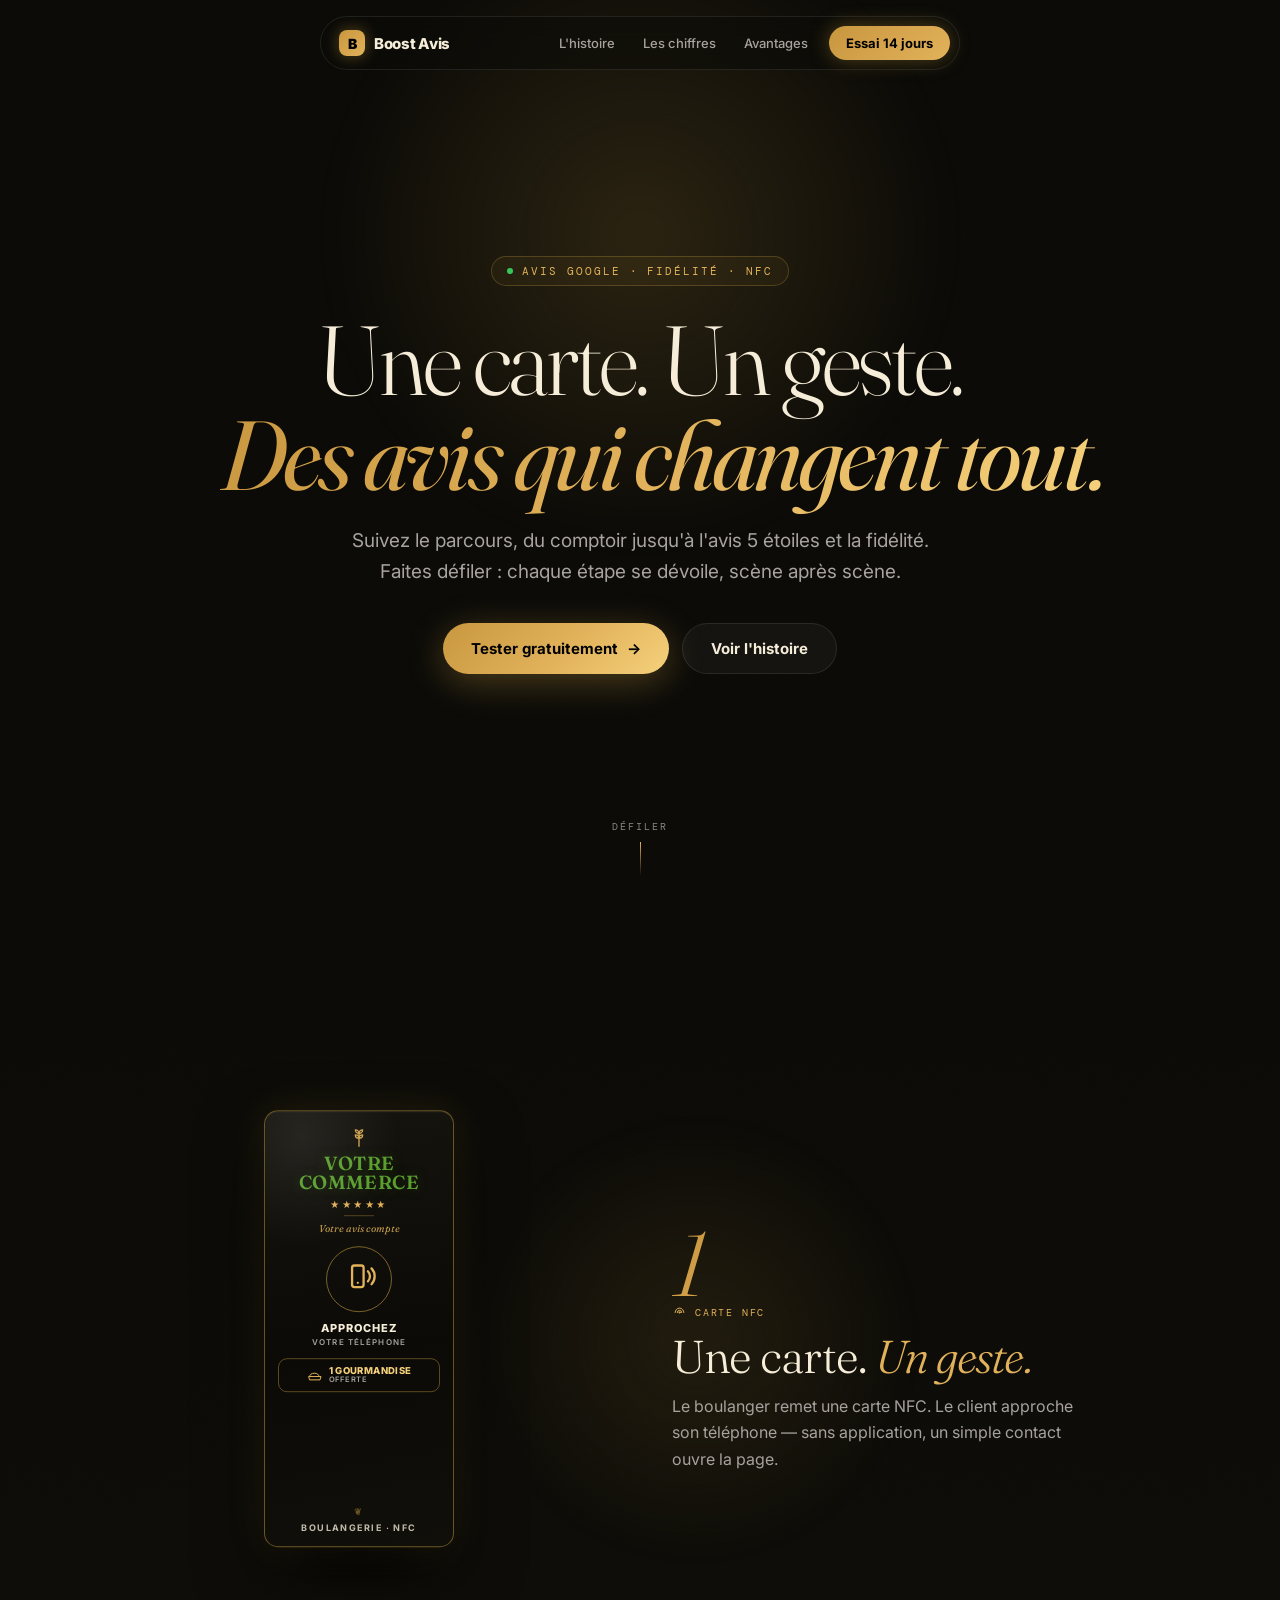
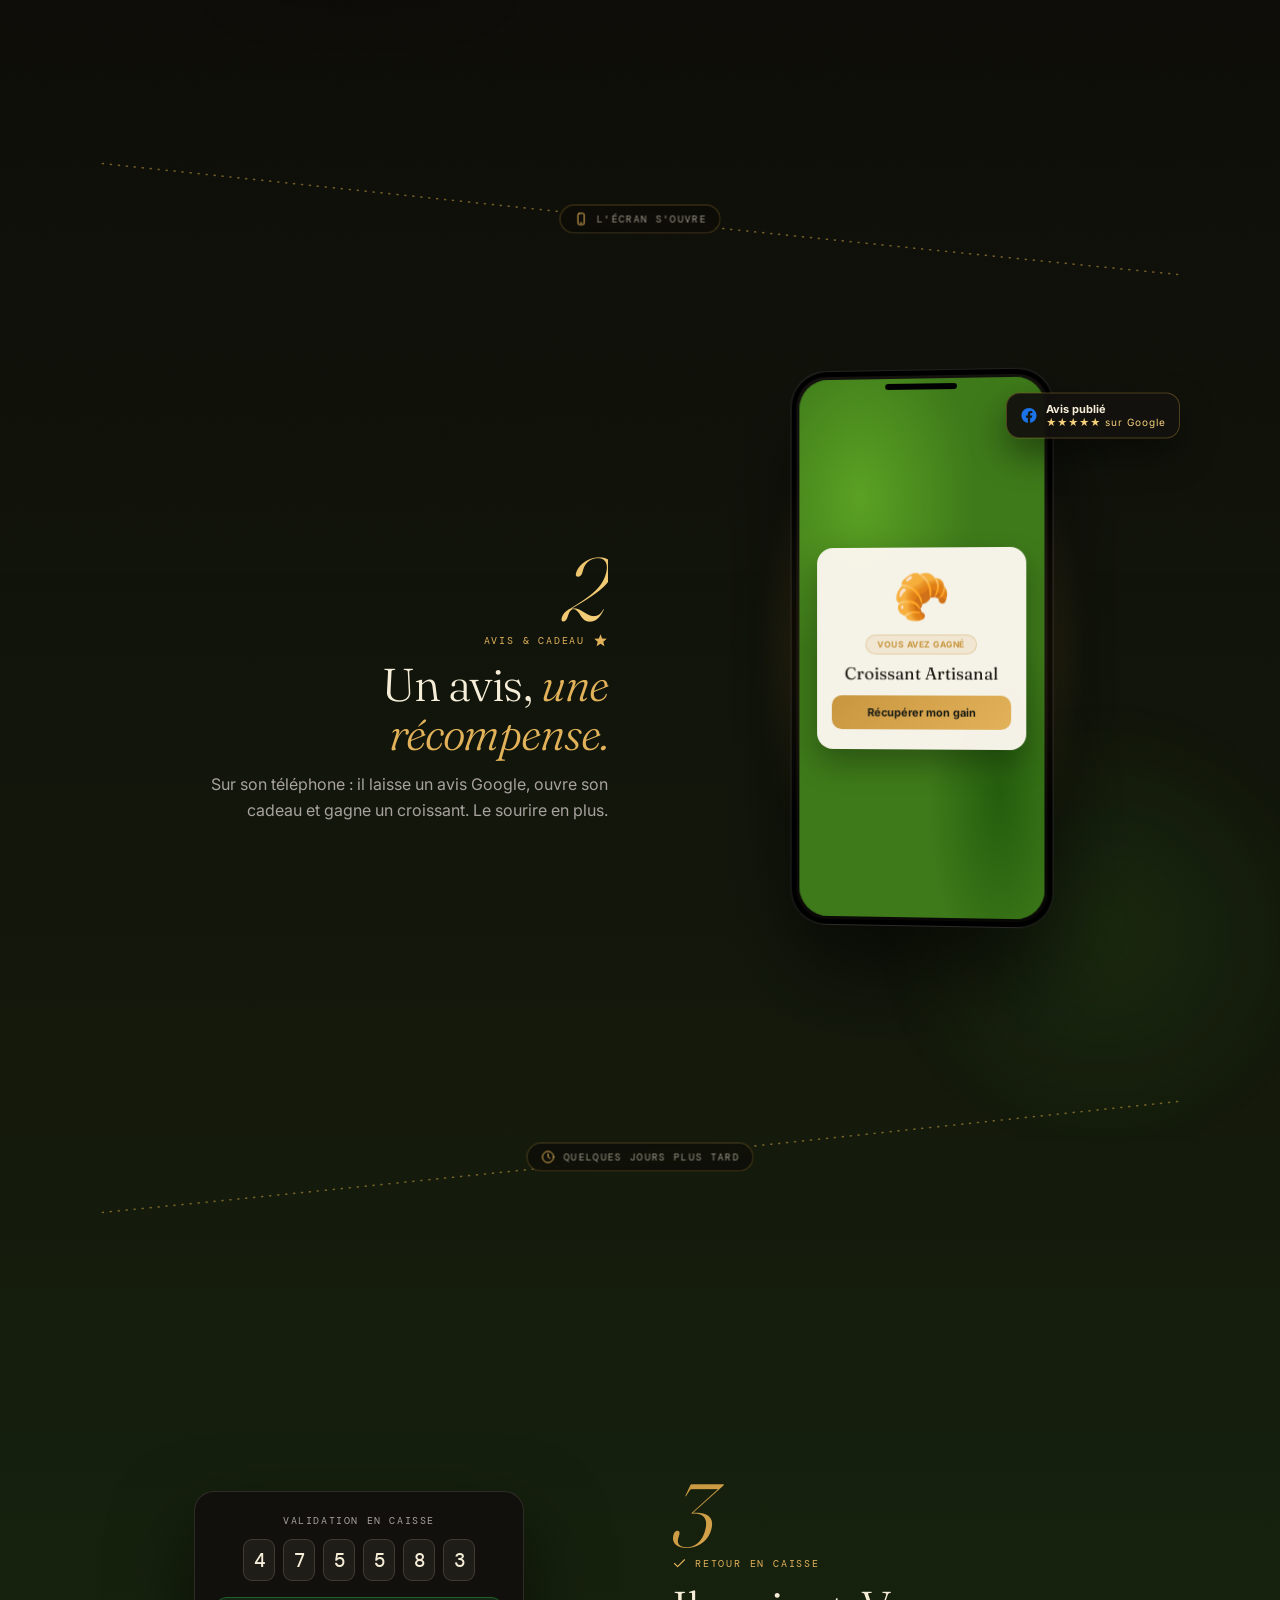
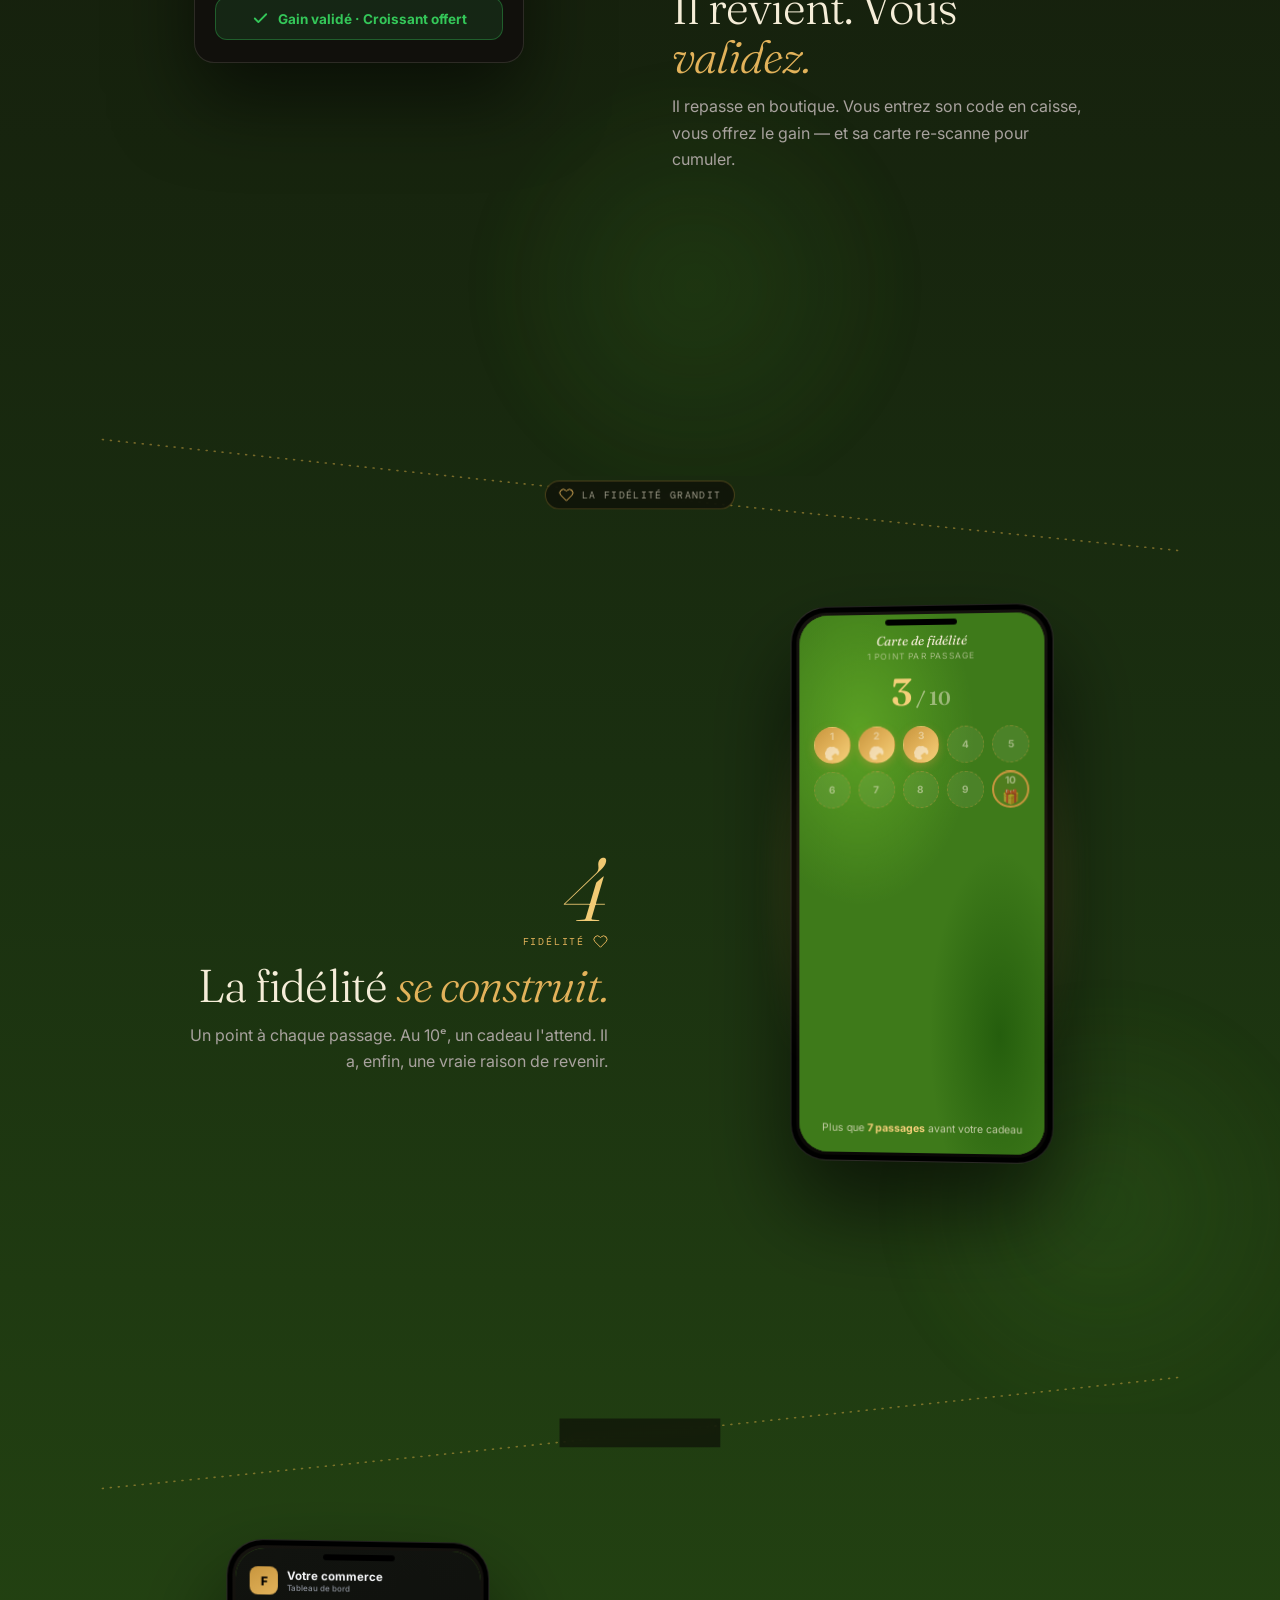
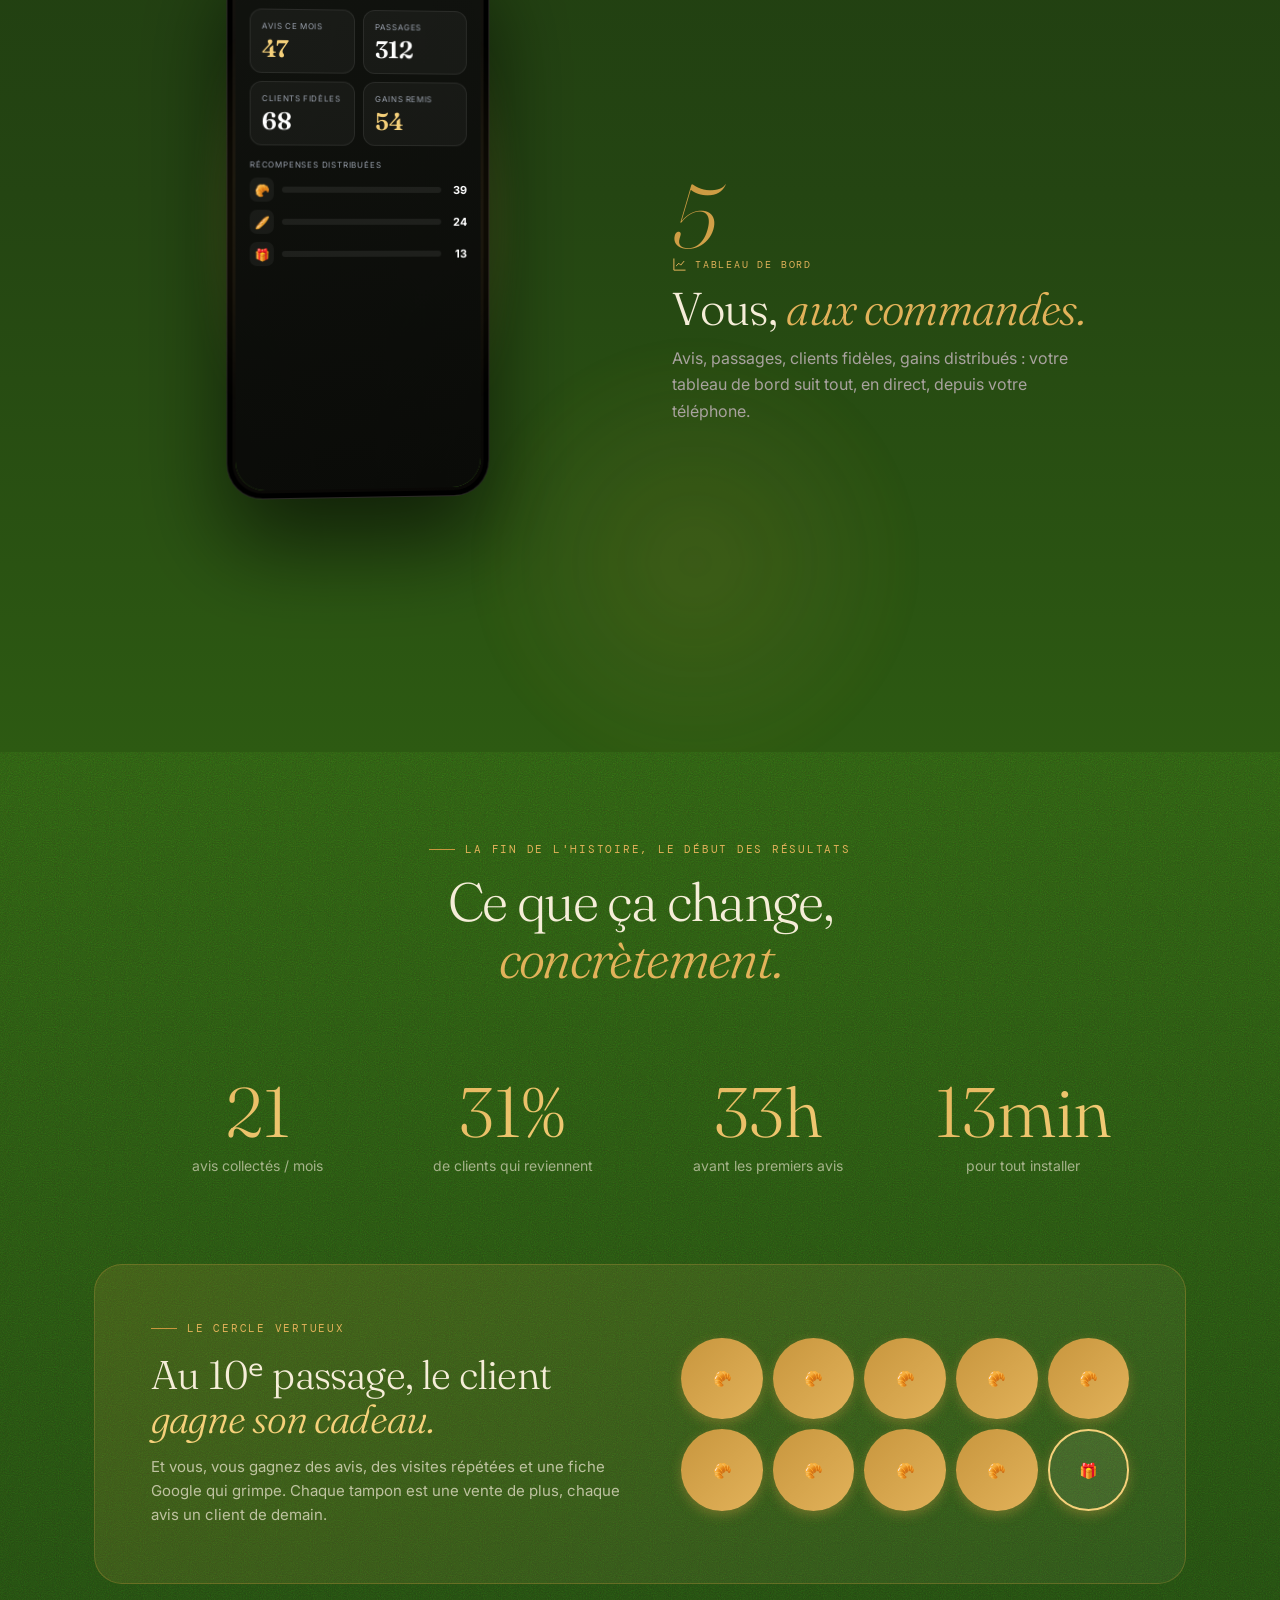
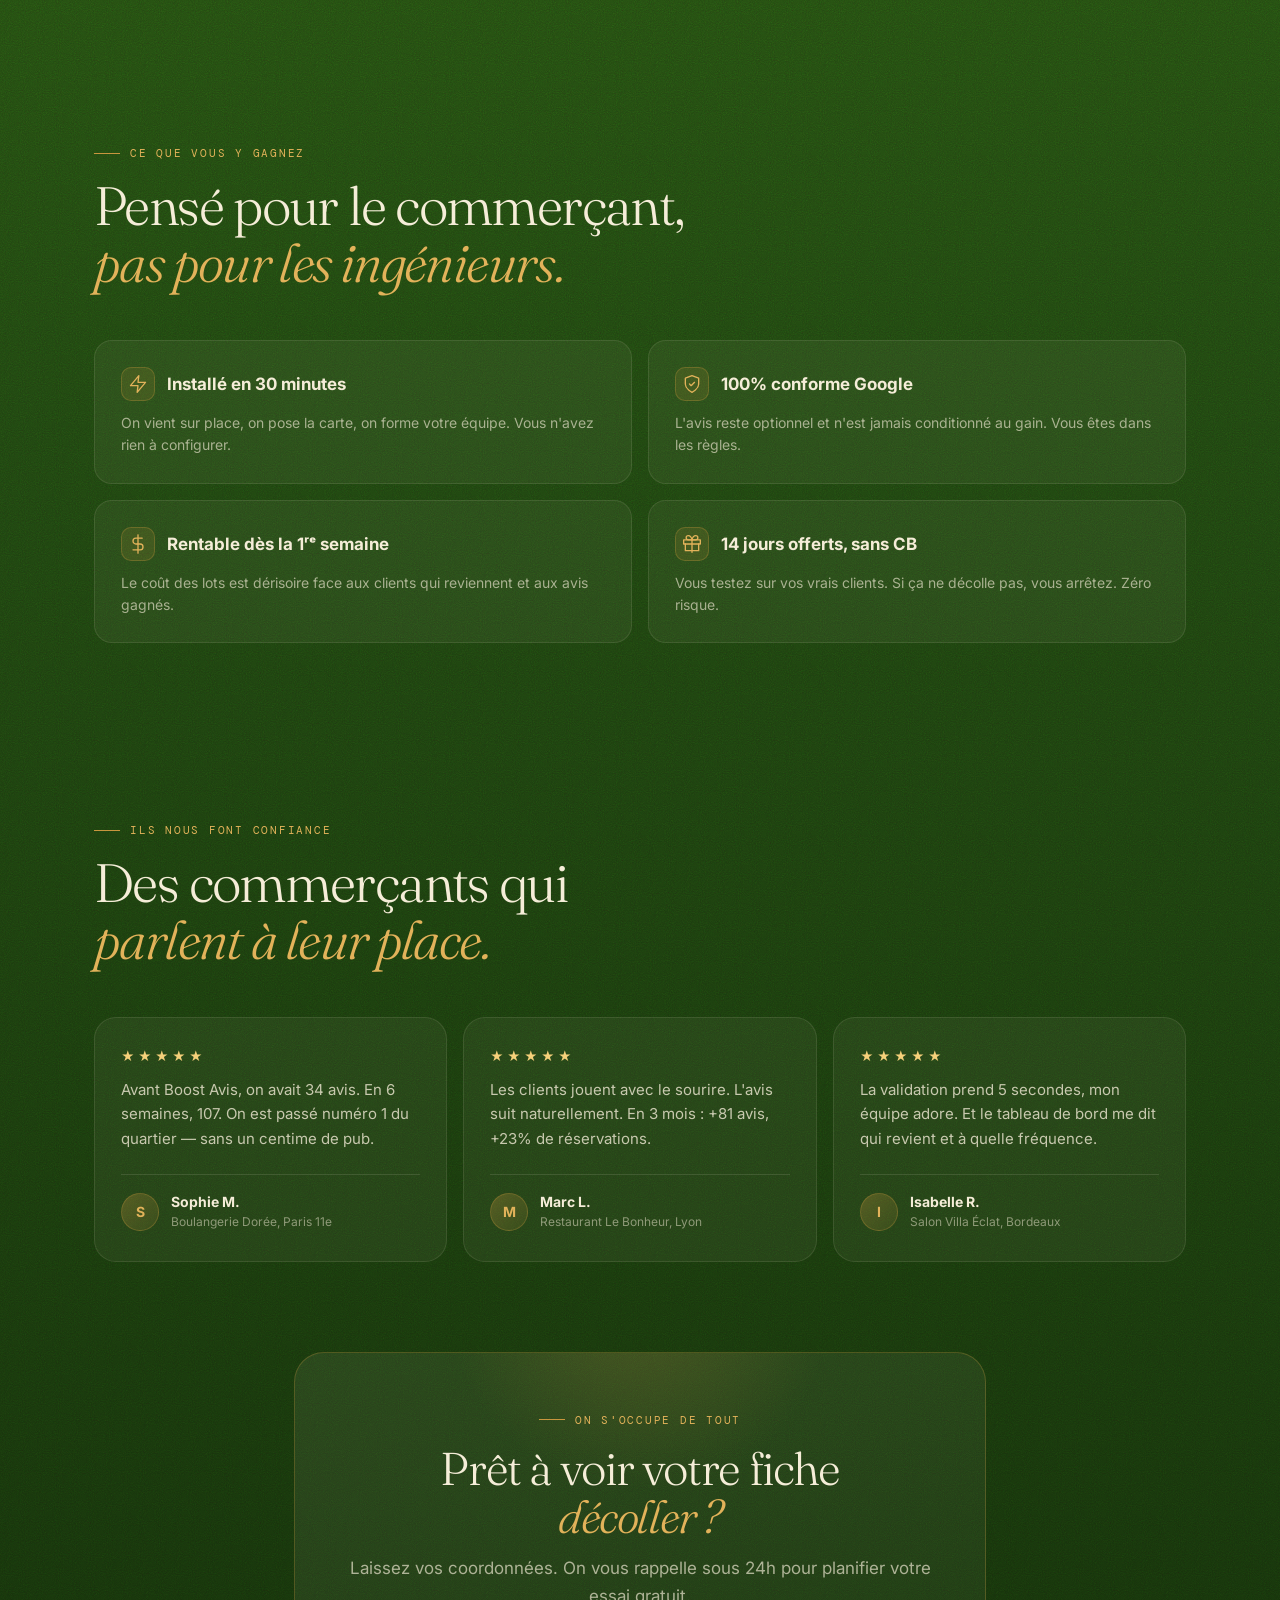
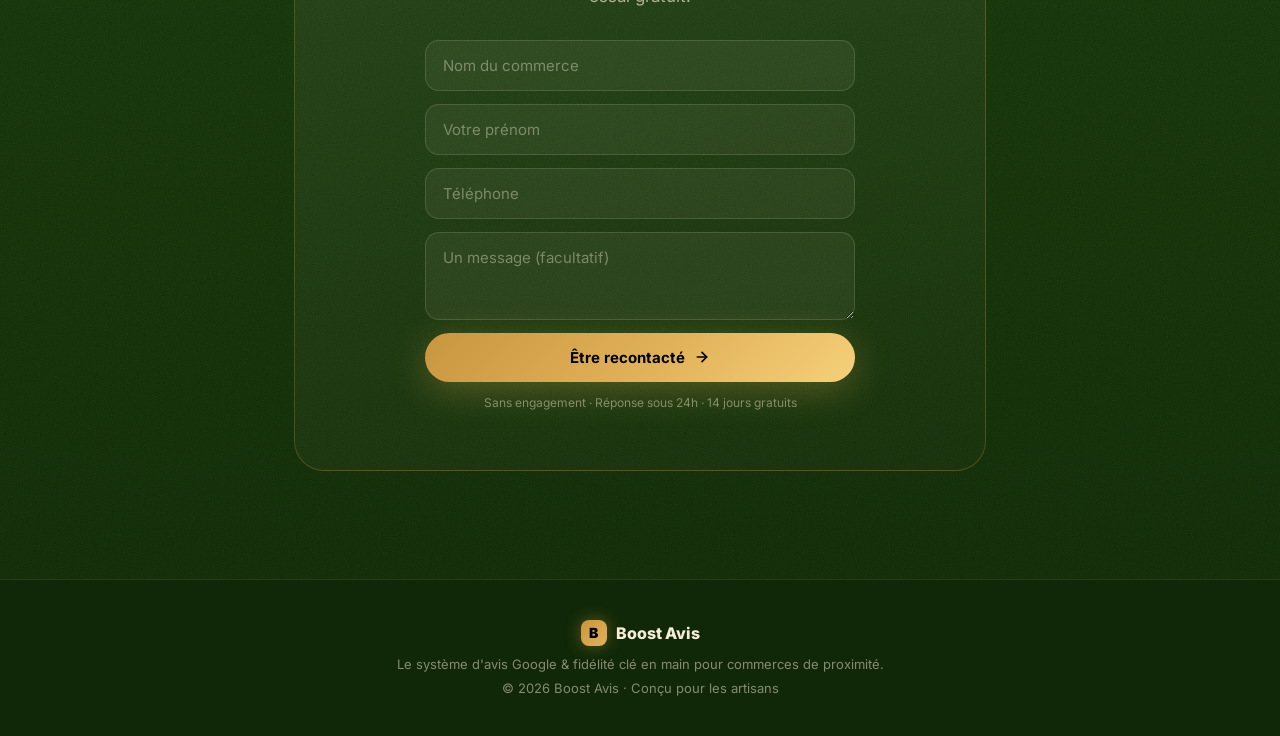
==== commit 030ed08c: "Simplification : 5 scenes (fusion NFC), animations plus sobres, lisibilite mobile" ====
--- a/site-commerces-immersif.html
+++ b/site-commerces-immersif.html
@@ -93,11 +93,11 @@
 .copy .ico svg{width:15px;height:15px}
 .copy h2{font-family:'Fraunces',serif;font-weight:300;font-size:clamp(24px,4.2vw,46px);line-height:1.07;letter-spacing:-.02em;color:var(--cream)}
 .copy h2 em{font-style:italic;color:var(--gold2)}
-.copy p{font-size:clamp(13px,1.7vw,16px);color:var(--muted);line-height:1.62;margin-top:12px}
+.copy p{font-size:clamp(14px,1.7vw,16px);color:var(--muted);line-height:1.65;margin-top:12px}
 
 /* Tilt 3D léger des supports (profondeur premium) */
-.scene-viz .device{transform:perspective(1300px) rotateY(8deg)}
-.scene.alt .scene-viz .device{transform:perspective(1300px) rotateY(-8deg)}
+.scene-viz .device{transform:perspective(1400px) rotateY(5deg)}
+.scene.alt .scene-viz .device{transform:perspective(1400px) rotateY(-5deg)}
 
 /* ── CONNECTEURS diagonaux entre scènes : le fil du parcours ── */
 .connector{position:relative;z-index:3;height:clamp(92px,14vh,150px);margin:clamp(-44px,-6vh,-24px) 0;pointer-events:none;overflow:hidden}
@@ -109,9 +109,9 @@
 .connector .knob span{font-family:'DM Mono',monospace;font-size:9.5px;letter-spacing:.14em;text-transform:uppercase;color:rgba(245,237,216,.62)}
 
 /* — Révélation à l'entrée — */
-.r{opacity:0;transform:translateY(34px);transition:opacity .85s cubic-bezier(.16,1,.3,1),transform .85s cubic-bezier(.16,1,.3,1)}
+.r{opacity:0;transform:translateY(20px);transition:opacity .6s cubic-bezier(.16,1,.3,1),transform .6s cubic-bezier(.16,1,.3,1)}
 .scene.in .r{opacity:1;transform:none}
-.r.d1{transition-delay:.1s}.r.d2{transition-delay:.22s}.r.d3{transition-delay:.34s}
+.r.d1{transition-delay:.07s}.r.d2{transition-delay:.16s}.r.d3{transition-delay:.25s}
 
 /* ══════════════ CARTE NFC (portrait ~2×5 cm, d'après la vraie carte) ══════════════ */
 .nfc{position:relative;width:clamp(150px,40vw,190px);aspect-ratio:2/4.6;border-radius:14px;
@@ -136,8 +136,8 @@
 .nfc-foot::before{content:'❦';display:block;color:rgba(212,168,67,.45);font-size:9px;margin-bottom:5px}
 .nfc-wrap{position:relative;display:grid;place-items:center}
 .nfc-wrap::after{content:'';position:absolute;bottom:-26px;width:60%;height:24px;border-radius:50%;background:rgba(0,0,0,.5);filter:blur(12px);z-index:-1}
-.float{animation:float 5s ease-in-out infinite}
-@keyframes float{0%,100%{transform:translateY(0) rotate(-2deg)}50%{transform:translateY(-12px) rotate(2deg)}}
+.float{animation:float 6s ease-in-out infinite}
+@keyframes float{0%,100%{transform:translateY(0) rotate(-1.4deg)}50%{transform:translateY(-7px) rotate(1.4deg)}}
 .scan-pulse{position:absolute;inset:-16px;border-radius:20px;border:1.5px solid rgba(52,199,89,.45)}
 .scene.in .scan-pulse{animation:scan 2.2s ease-out infinite}
 @keyframes scan{0%{transform:scale(.85);opacity:.7}100%{transform:scale(1.3);opacity:0}}
@@ -277,8 +277,9 @@
 
 /* — Tablette/mobile : colonne, visuel en haut, texte dessous, léger décalage alterné — */
 @media(max-width:780px){
-  .scene{min-height:auto;padding:62px clamp(14px,5vw,28px)}
-  .scene-row{grid-template-columns:1fr;gap:24px;width:min(440px,92%)}
+  .scene{min-height:auto;padding:52px clamp(14px,5vw,28px)}
+  .copy .num{font-size:40px;margin-bottom:2px}
+  .scene-row{grid-template-columns:1fr;gap:22px;width:min(440px,92%)}
   .scene .scene-viz,.scene.alt .scene-viz{grid-column:1;grid-row:1}
   .scene .copy,.scene.alt .copy{grid-column:1;grid-row:2;text-align:center;max-width:none;justify-self:stretch}
   .copy .ico,.scene.alt .copy .ico{justify-content:center;flex-direction:row}
@@ -329,11 +330,11 @@
 <!-- ════════ STORY : 6 SCÈNES EN ZIGZAG (lecture en S) ════════ -->
 <main class="story" id="story">
 
-  <!-- SCÈNE 1 — visuel à GAUCHE, texte à droite -->
-  <section class="scene" id="s1" aria-label="Temps 1 : la carte est remise en caisse">
-    <div class="scene-glow g-gold" style="top:18%;left:34%"></div>
+  <!-- SCÈNE 1 — Carte NFC + scan réunis (visuel à GAUCHE) -->
+  <section class="scene" id="s1" aria-label="Temps 1 : la carte NFC et le geste sans contact">
+    <div class="scene-glow g-gold" style="top:20%;left:34%"></div>
     <div class="scene-row">
-      <div class="scene-viz r d1" data-par="0.05">
+      <div class="scene-viz r d1" data-par="0.025">
         <div class="nfc-wrap"><div class="nfc float">
           <svg class="nfc-wheat" width="22" height="22" viewBox="0 0 24 24" fill="none" stroke="currentColor" stroke-width="1.5" stroke-linecap="round" stroke-linejoin="round"><path d="M12 22V8"/><path d="M12 8c0-2 1.5-4 4-4 0 2-1.5 4-4 4z"/><path d="M12 8c0-2-1.5-4-4-4 0 2 1.5 4 4 4z"/><path d="M12 13c0-2 1.5-3.5 4-3.5 0 2-1.5 3.5-4 3.5z"/><path d="M12 13c0-2-1.5-3.5-4-3.5 0 2 1.5 3.5 4 3.5z"/></svg>
           <div class="nfc-name">VOTRE<br>COMMERCE</div>
@@ -343,56 +344,28 @@
           <div class="nfc-approach">APPROCHEZ<span>VOTRE TÉLÉPHONE</span></div>
           <div class="nfc-offer"><svg viewBox="0 0 24 24" fill="none" stroke="currentColor" stroke-width="1.5" stroke-linecap="round" stroke-linejoin="round"><path d="M4 14c0-3 3-5 7-5s7 2 7 5"/><path d="M3 14h18l-1.5 5h-15z"/></svg><b>1 GOURMANDISE<span>OFFERTE</span></b></div>
           <div class="nfc-foot">Boulangerie · NFC</div>
+          <div class="scan-pulse"></div>
         </div></div>
       </div>
       <div class="copy r d2">
         <span class="num">1</span>
-        <span class="ico"><svg viewBox="0 0 24 24" fill="none" stroke="currentColor" stroke-width="1.6" stroke-linecap="round" stroke-linejoin="round"><path d="M12 22V8"/><path d="M12 8c0-2 1.5-4 4-4 0 2-1.5 4-4 4z"/><path d="M12 8c0-2-1.5-4-4-4 0 2 1.5 4 4 4z"/></svg> En caisse</span>
-        <h2>Tout commence <em>en caisse.</em></h2>
-        <p>Le client achète sa baguette. Le boulanger lui remet une petite carte NFC — le début de l'expérience Boost Avis.</p>
+        <span class="ico"><svg viewBox="0 0 24 24" fill="none" stroke="currentColor" stroke-width="1.6" stroke-linecap="round" stroke-linejoin="round"><path d="M5 12a7 7 0 0 1 14 0"/><path d="M8.5 12a3.5 3.5 0 0 1 7 0"/><circle cx="12" cy="12" r="1"/></svg> Carte NFC</span>
+        <h2>Une carte. <em>Un geste.</em></h2>
+        <p>Le boulanger remet une carte NFC. Le client approche son téléphone — sans application, un simple contact ouvre la page.</p>
       </div>
     </div>
   </section>
 
   <div class="connector" aria-hidden="true">
     <svg class="line" viewBox="0 0 100 100" preserveAspectRatio="none"><path d="M8 6 C 40 40 60 62 92 94"/></svg>
-    <span class="knob"><svg viewBox="0 0 24 24" fill="none" stroke="currentColor" stroke-width="1.6" stroke-linecap="round" stroke-linejoin="round"><path d="M6 2h12l-1 6H7z"/><path d="M5 8h14l1 12a2 2 0 0 1-2 2H6a2 2 0 0 1-2-2z"/></svg><span>Glissée dans le sachet</span></span>
+    <span class="knob"><svg viewBox="0 0 24 24" fill="none" stroke="currentColor" stroke-width="1.6" stroke-linecap="round" stroke-linejoin="round"><rect x="7" y="3" width="10" height="18" rx="2"/><path d="M11 18h2"/></svg><span>L'écran s'ouvre</span></span>
   </div>
 
-  <!-- SCÈNE 2 — visuel à DROITE, texte à gauche -->
-  <section class="scene alt" id="s2" aria-label="Temps 2 : le scan">
-    <div class="scene-glow g-gold" style="top:50%;left:66%"></div>
+  <!-- SCÈNE 2 — avis &amp; récompense (visuel à DROITE) -->
+  <section class="scene alt" id="s2" aria-label="Temps 2 : avis et récompense">
+    <div class="scene-glow g-green" style="top:48%;left:66%"></div>
     <div class="scene-row">
-      <div class="scene-viz r d1" data-par="0.06">
-        <div class="nfc-wrap"><div class="nfc float">
-          <svg class="nfc-wheat" width="20" height="20" viewBox="0 0 24 24" fill="none" stroke="currentColor" stroke-width="1.5" stroke-linecap="round" stroke-linejoin="round"><path d="M12 22V8"/><path d="M12 8c0-2 1.5-4 4-4 0 2-1.5 4-4 4z"/><path d="M12 8c0-2-1.5-4-4-4 0 2 1.5 4 4 4z"/></svg>
-          <div class="nfc-name">VOTRE<br>COMMERCE</div>
-          <div class="nfc-stars">★★★★★</div>
-          <div class="nfc-ring" style="margin-top:8px"><svg viewBox="0 0 24 24" fill="none" stroke="currentColor" stroke-width="1.6" stroke-linecap="round" stroke-linejoin="round"><rect x="7" y="3" width="8" height="15" rx="1.6"/><path d="M11 15h.01"/><path d="M18 7a5 5 0 0 1 0 7"/></svg></div>
-          <div class="nfc-approach" style="margin-top:8px">APPROCHEZ<span>VOTRE TÉLÉPHONE</span></div>
-          <div class="nfc-foot">Boulangerie · NFC</div>
-          <div class="scan-pulse"></div>
-        </div></div>
-      </div>
-      <div class="copy r d2">
-        <span class="num">2</span>
-        <span class="ico"><svg viewBox="0 0 24 24" fill="none" stroke="currentColor" stroke-width="1.6" stroke-linecap="round" stroke-linejoin="round"><path d="M5 12a7 7 0 0 1 14 0"/><path d="M8.5 12a3.5 3.5 0 0 1 7 0"/><circle cx="12" cy="12" r="1"/></svg> Sans contact</span>
-        <h2>Un simple <em>geste.</em></h2>
-        <p>Il approche son téléphone de la carte. Pas d'application, pas de friction — un contact suffit à tout déclencher.</p>
-      </div>
-    </div>
-  </section>
-
-  <div class="connector" aria-hidden="true">
-    <svg class="line" viewBox="0 0 100 100" preserveAspectRatio="none"><path d="M92 6 C 60 40 40 62 8 94"/></svg>
-    <span class="knob"><svg viewBox="0 0 24 24" fill="none" stroke="currentColor" stroke-width="1.6" stroke-linecap="round" stroke-linejoin="round"><path d="M5 12a7 7 0 0 1 14 0"/><path d="M8.5 12a3.5 3.5 0 0 1 7 0"/><circle cx="12" cy="12" r="1"/></svg><span>Un contact suffit</span></span>
-  </div>
-
-  <!-- SCÈNE 3 — visuel à GAUCHE -->
-  <section class="scene" id="s3" aria-label="Temps 3 : avis et récompense">
-    <div class="scene-glow g-green" style="top:48%;left:34%"></div>
-    <div class="scene-row">
-      <div class="scene-viz r d1" data-par="0.05">
+      <div class="scene-viz r d1" data-par="0.022">
         <div class="device">
           <div class="halo"></div>
           <div class="screen"><div class="gbg"></div>
@@ -410,7 +383,7 @@
         </div>
       </div>
       <div class="copy r d2">
-        <span class="num">3</span>
+        <span class="num">2</span>
         <span class="ico"><svg viewBox="0 0 24 24" fill="currentColor"><path d="M12 2l2.6 6.9L22 9.2l-5.5 4.7L18.2 21 12 17l-6.2 4 1.7-7.1L2 9.2l7.4-.3z"/></svg> Avis &amp; cadeau</span>
         <h2>Un avis, <em>une récompense.</em></h2>
         <p>Sur son téléphone : il laisse un avis Google, ouvre son cadeau et gagne un croissant. Le sourire en plus.</p>
@@ -419,15 +392,15 @@
   </section>
 
   <div class="connector" aria-hidden="true">
-    <svg class="line" viewBox="0 0 100 100" preserveAspectRatio="none"><path d="M8 6 C 40 40 60 62 92 94"/></svg>
+    <svg class="line" viewBox="0 0 100 100" preserveAspectRatio="none"><path d="M92 6 C 60 40 40 62 8 94"/></svg>
     <span class="knob"><svg viewBox="0 0 24 24" fill="none" stroke="currentColor" stroke-width="1.6" stroke-linecap="round" stroke-linejoin="round"><circle cx="12" cy="12" r="9"/><path d="M12 7v5l3 2"/></svg><span>Quelques jours plus tard</span></span>
   </div>
 
-  <!-- SCÈNE 4 — visuel à DROITE -->
-  <section class="scene alt" id="s4" aria-label="Temps 4 : validation en caisse">
-    <div class="scene-glow g-green" style="top:50%;left:66%"></div>
+  <!-- SCÈNE 3 — validation (visuel à GAUCHE) -->
+  <section class="scene" id="s3" aria-label="Temps 3 : validation en caisse">
+    <div class="scene-glow g-green" style="top:50%;left:34%"></div>
     <div class="scene-row">
-      <div class="scene-viz r d1" data-par="0.04">
+      <div class="scene-viz r d1" data-par="0.018">
         <div class="vendor">
           <div class="vh">Validation en caisse</div>
           <div class="vcode"><span>4</span><span>7</span><span>5</span><span>5</span><span>8</span><span>3</span></div>
@@ -435,8 +408,8 @@
         </div>
       </div>
       <div class="copy r d2">
-        <span class="num">4</span>
-        <span class="ico"><svg viewBox="0 0 24 24" fill="none" stroke="currentColor" stroke-width="1.8" stroke-linecap="round" stroke-linejoin="round"><polyline points="20 6 9 17 4 12"/></svg> En caisse</span>
+        <span class="num">3</span>
+        <span class="ico"><svg viewBox="0 0 24 24" fill="none" stroke="currentColor" stroke-width="1.8" stroke-linecap="round" stroke-linejoin="round"><polyline points="20 6 9 17 4 12"/></svg> Retour en caisse</span>
         <h2>Il revient. Vous <em>validez.</em></h2>
         <p>Il repasse en boutique. Vous entrez son code en caisse, vous offrez le gain — et sa carte re-scanne pour cumuler.</p>
       </div>
@@ -444,15 +417,15 @@
   </section>
 
   <div class="connector" aria-hidden="true">
-    <svg class="line" viewBox="0 0 100 100" preserveAspectRatio="none"><path d="M92 6 C 60 40 40 62 8 94"/></svg>
+    <svg class="line" viewBox="0 0 100 100" preserveAspectRatio="none"><path d="M8 6 C 40 40 60 62 92 94"/></svg>
     <span class="knob"><svg viewBox="0 0 24 24" fill="none" stroke="currentColor" stroke-width="1.6" stroke-linecap="round" stroke-linejoin="round"><path d="M20.84 4.6a5.5 5.5 0 0 0-7.78 0L12 5.67l-1.06-1.07a5.5 5.5 0 1 0-7.78 7.78L12 21.23l8.84-8.85a5.5 5.5 0 0 0 0-7.78z"/></svg><span>La fidélité grandit</span></span>
   </div>
 
-  <!-- SCÈNE 5 — visuel à GAUCHE -->
-  <section class="scene" id="s5" aria-label="Temps 5 : carte de fidélité">
-    <div class="scene-glow g-green" style="top:48%;left:34%"></div>
+  <!-- SCÈNE 4 — fidélité (visuel à DROITE) -->
+  <section class="scene alt" id="s4" aria-label="Temps 4 : carte de fidélité">
+    <div class="scene-glow g-green" style="top:48%;left:66%"></div>
     <div class="scene-row">
-      <div class="scene-viz r d1" data-par="0.05">
+      <div class="scene-viz r d1" data-par="0.022">
         <div class="device">
           <div class="halo"></div>
           <div class="screen"><div class="gbg"></div>
@@ -470,7 +443,7 @@
         </div>
       </div>
       <div class="copy r d2">
-        <span class="num">5</span>
+        <span class="num">4</span>
         <span class="ico"><svg viewBox="0 0 24 24" fill="none" stroke="currentColor" stroke-width="1.6" stroke-linecap="round" stroke-linejoin="round"><path d="M20.84 4.6a5.5 5.5 0 0 0-7.78 0L12 5.67l-1.06-1.07a5.5 5.5 0 1 0-7.78 7.78L12 21.23l8.84-8.85a5.5 5.5 0 0 0 0-7.78z"/></svg> Fidélité</span>
         <h2>La fidélité <em>se construit.</em></h2>
         <p>Un point à chaque passage. Au 10ᵉ, un cadeau l'attend. Il a, enfin, une vraie raison de revenir.</p>
@@ -479,15 +452,15 @@
   </section>
 
   <div class="connector" aria-hidden="true">
-    <svg class="line" viewBox="0 0 100 100" preserveAspectRatio="none"><path d="M8 6 C 40 40 60 62 92 94"/></svg>
+    <svg class="line" viewBox="0 0 100 100" preserveAspectRatio="none"><path d="M92 6 C 60 40 40 62 8 94"/></svg>
     <span class="knob"><svg viewBox="0 0 24 24" fill="none" stroke="currentColor" stroke-width="1.6" stroke-linecap="round" stroke-linejoin="round"><path d="M3 3v18h18"/><path d="M7 14l4-4 3 3 5-6"/></svg><span>Côté commerçant</span></span>
   </div>
 
-  <!-- SCÈNE 6 — visuel à DROITE -->
-  <section class="scene alt" id="s6" aria-label="Temps 6 : tableau de bord">
-    <div class="scene-glow g-gold" style="top:50%;left:66%"></div>
+  <!-- SCÈNE 5 — tableau de bord (visuel à GAUCHE) -->
+  <section class="scene" id="s5" aria-label="Temps 5 : tableau de bord">
+    <div class="scene-glow g-gold" style="top:50%;left:34%"></div>
     <div class="scene-row">
-      <div class="scene-viz r d1" data-par="0.04">
+      <div class="scene-viz r d1" data-par="0.018">
         <div class="device">
           <div class="halo"></div>
           <div class="screen">
@@ -508,7 +481,7 @@
         </div>
       </div>
       <div class="copy r d2">
-        <span class="num">6</span>
+        <span class="num">5</span>
         <span class="ico"><svg viewBox="0 0 24 24" fill="none" stroke="currentColor" stroke-width="1.6" stroke-linecap="round" stroke-linejoin="round"><path d="M3 3v18h18"/><path d="M7 14l4-4 3 3 5-6"/></svg> Tableau de bord</span>
         <h2>Vous, <em>aux commandes.</em></h2>
         <p>Avis, passages, clients fidèles, gains distribués : votre tableau de bord suit tout, en direct, depuis votre téléphone.</p>
@@ -608,7 +581,7 @@
 
   /* ── Révélation des scènes à l'entrée ── */
   const sceneIO = new IntersectionObserver((es)=>{
-    es.forEach(e=>{ if(e.isIntersecting){ e.target.classList.add('in'); if(e.target.id==='s5') fillFid(); sceneIO.unobserve(e.target); } });
+    es.forEach(e=>{ if(e.isIntersecting){ e.target.classList.add('in'); if(e.target.id==='s4') fillFid(); sceneIO.unobserve(e.target); } });
   },{threshold:.22});
   document.querySelectorAll('.scene').forEach(s=>sceneIO.observe(s));
 
